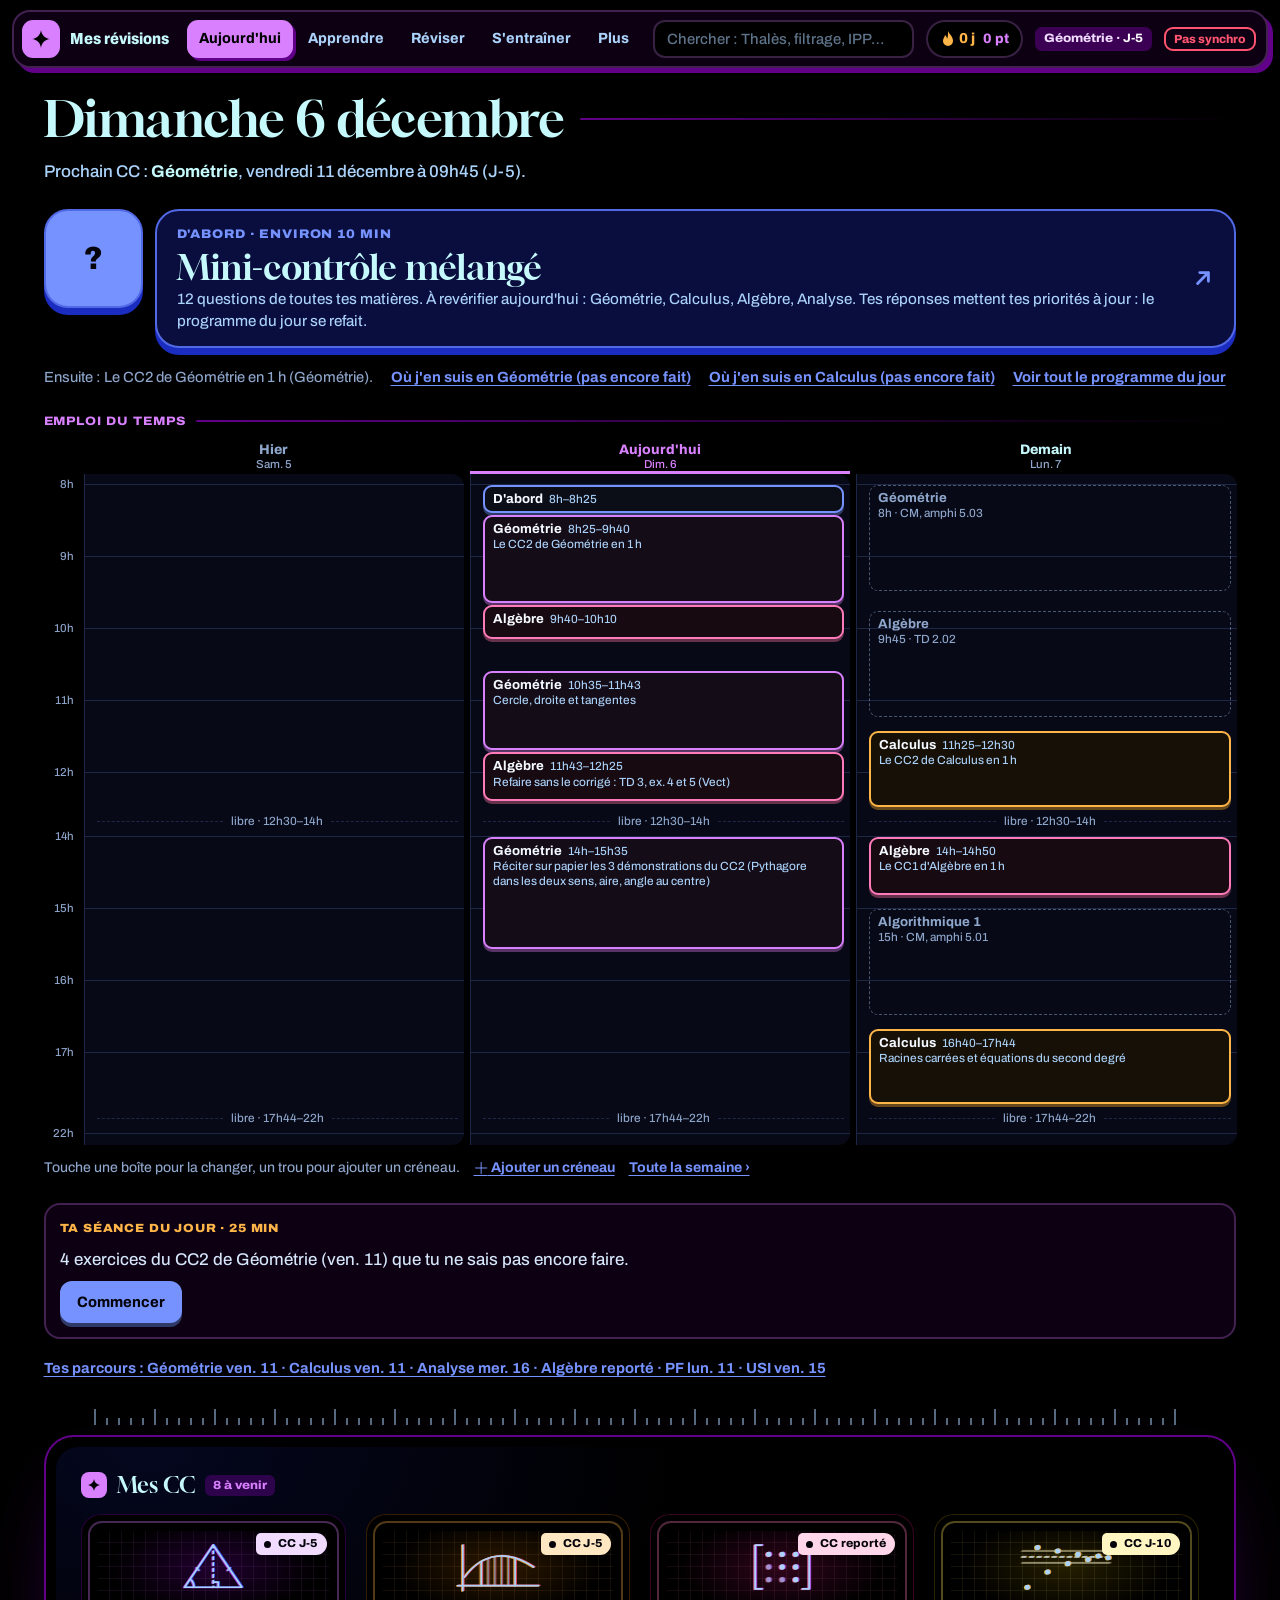
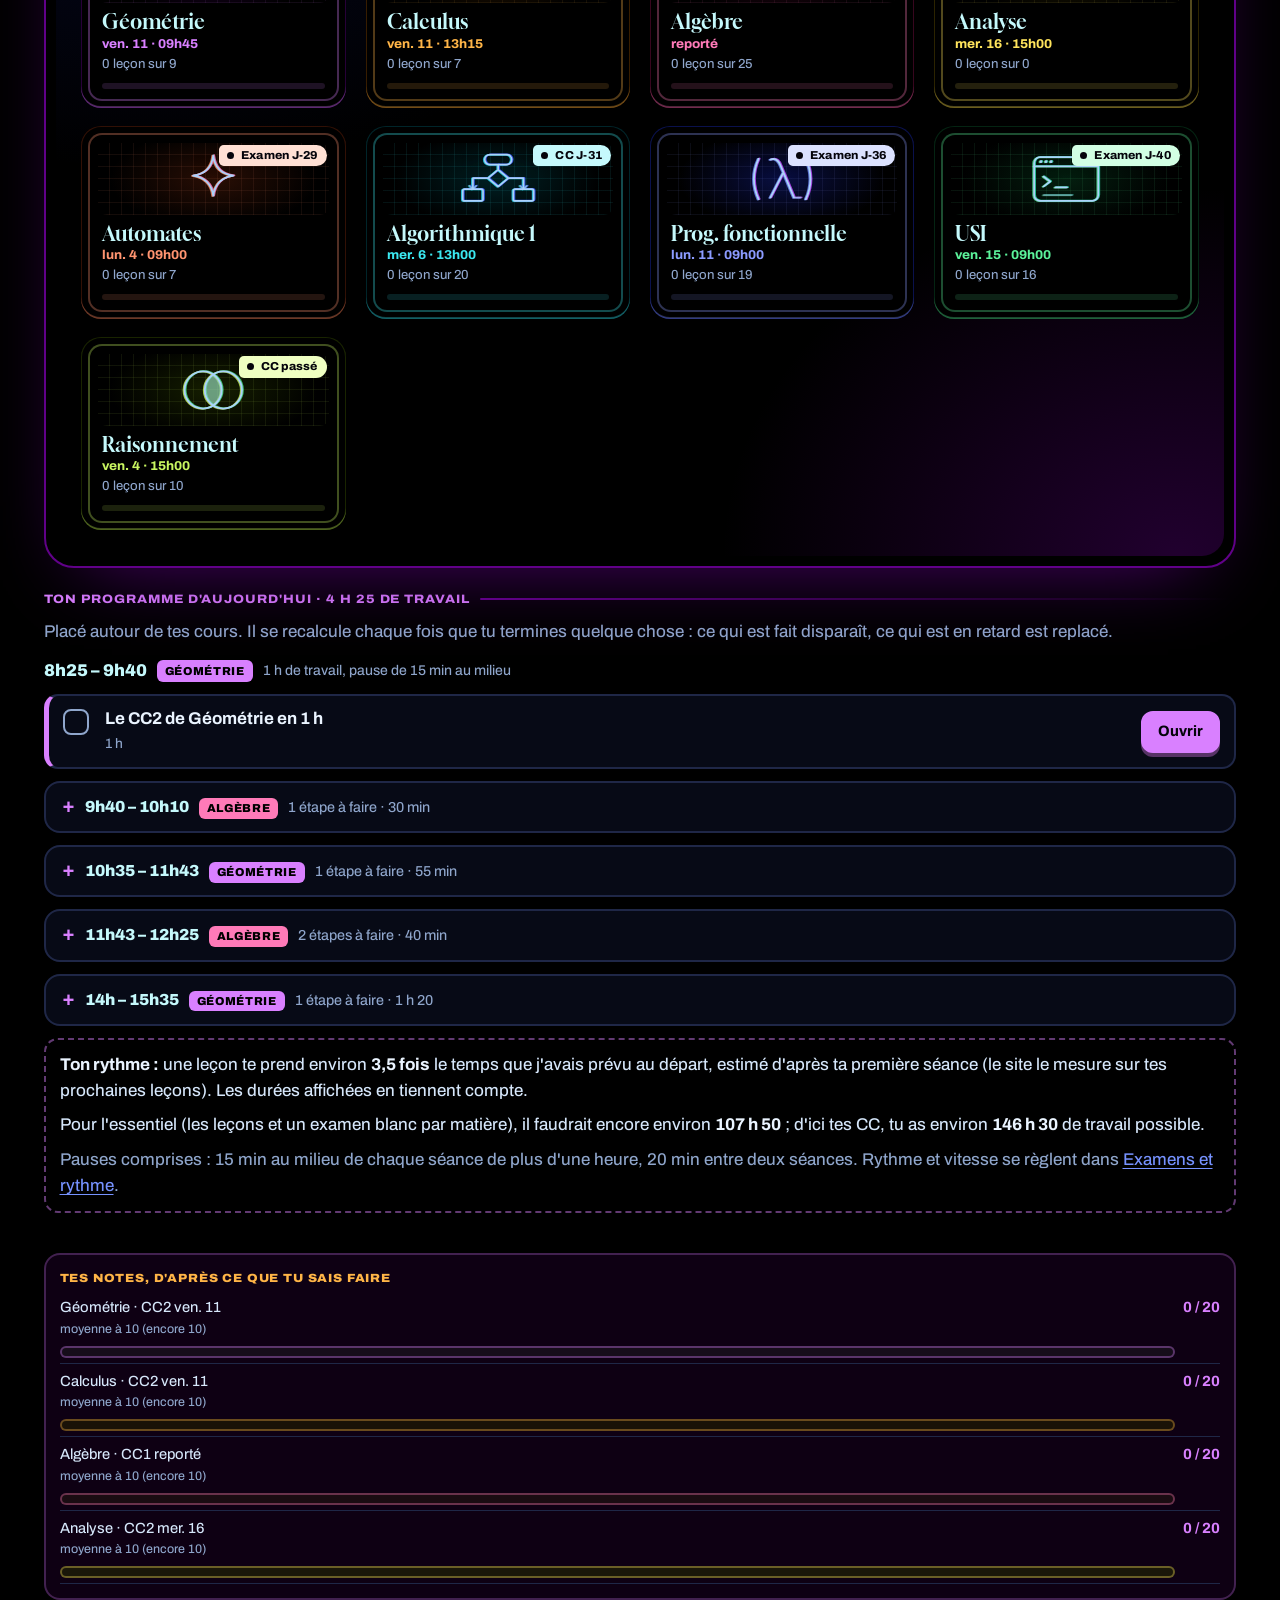
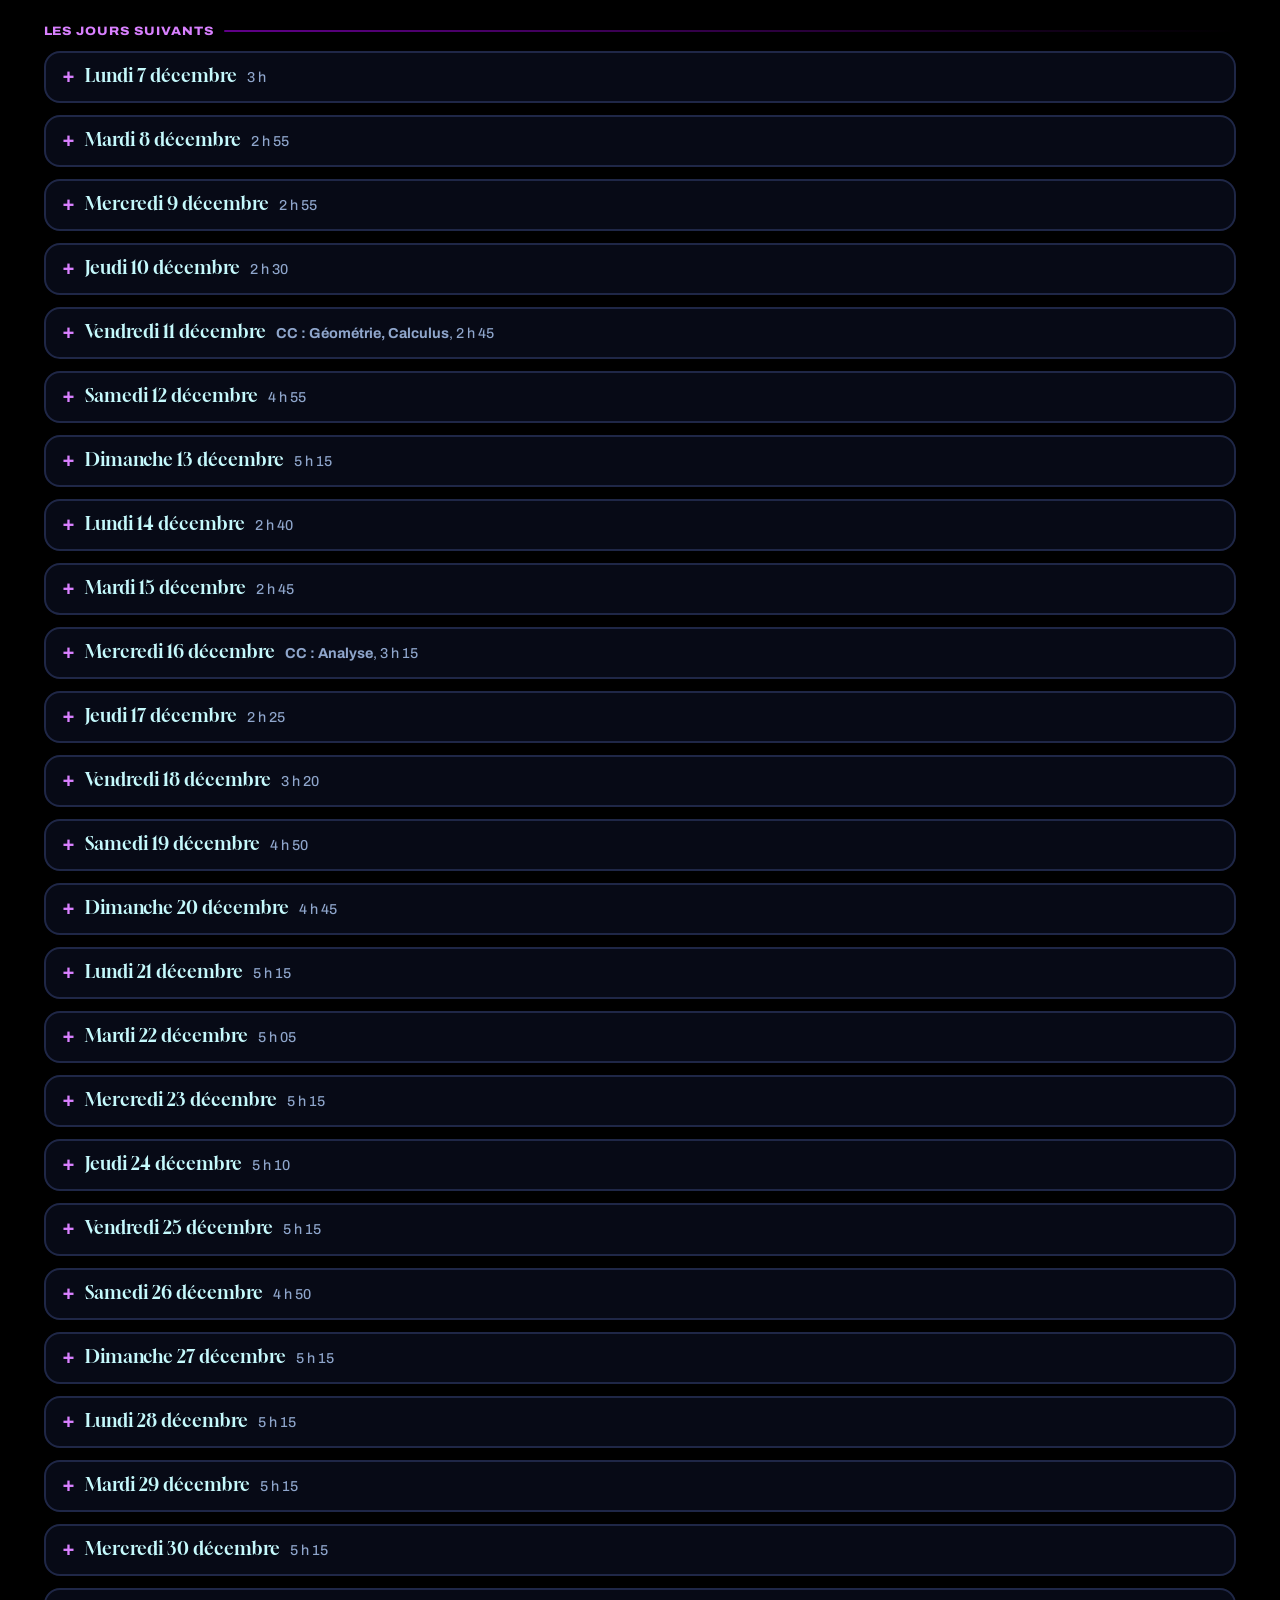
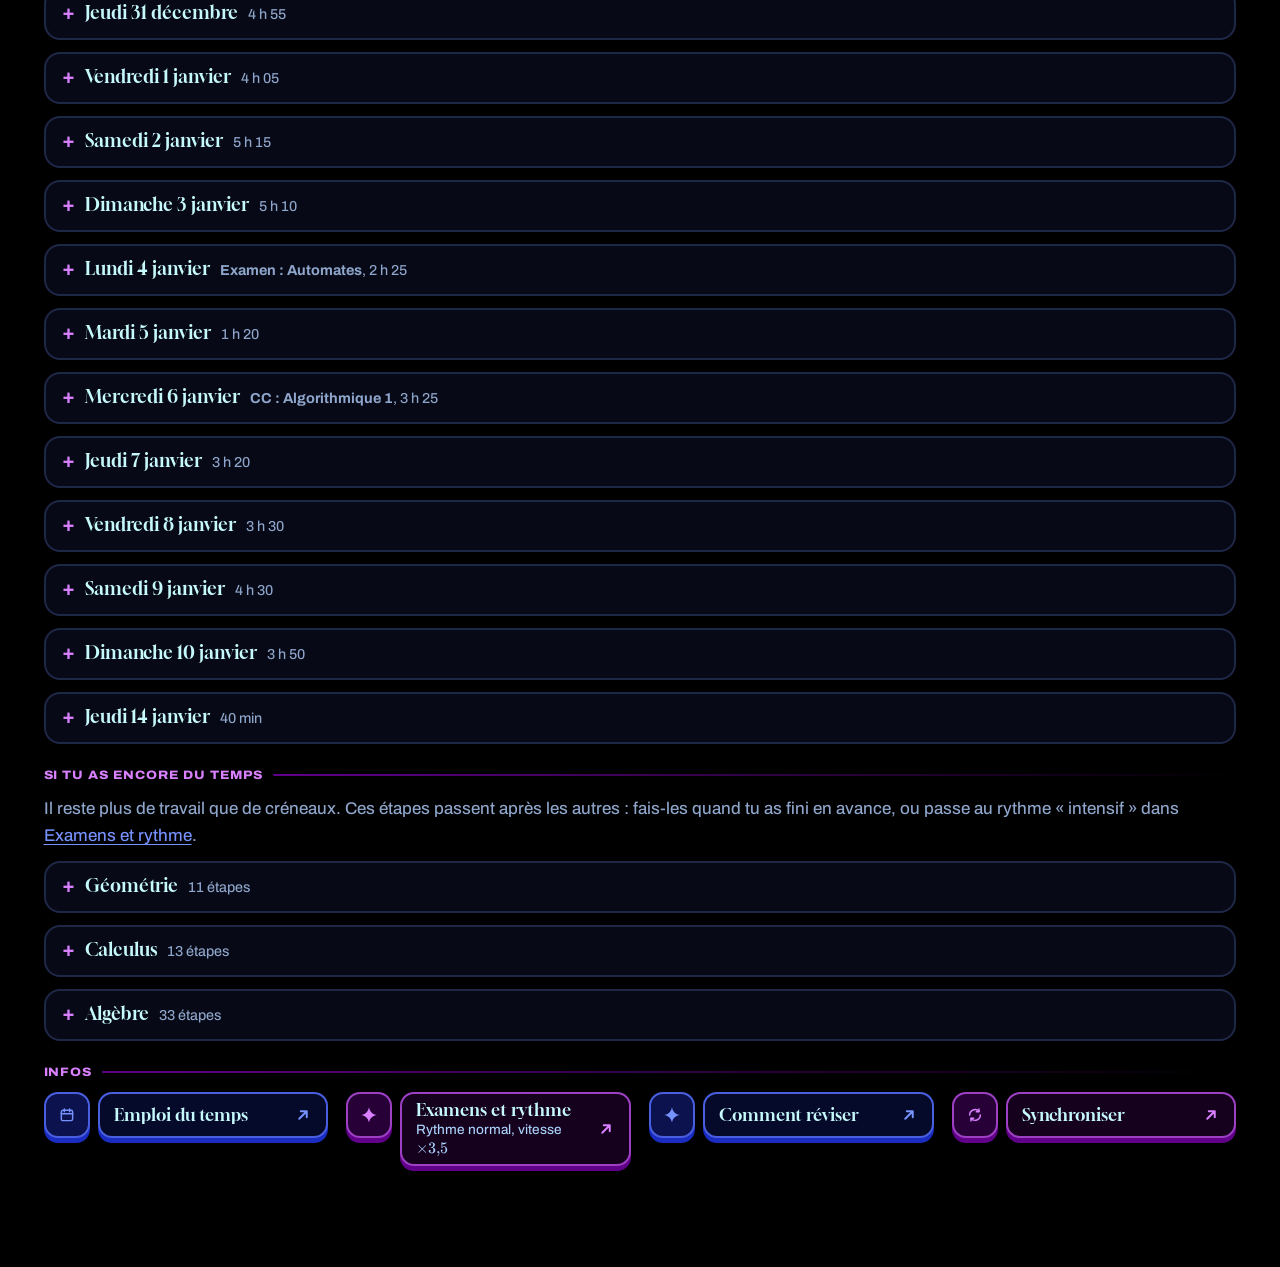
==== index.html @ 7536c422 "PF et USI (examens de janvier) : relecture du 26/11 par l'API (Opus), chaque constat revérifié, 9 co" ====
<!doctype html>
<html lang="fr" data-theme="sombre">
<head>
<meta charset="utf-8">
<meta name="viewport" content="width=device-width,initial-scale=1,viewport-fit=cover">
<meta name="theme-color" content="#000000">
<meta name="color-scheme" content="dark">
<title>Mes révisions</title>
<link rel="icon" href="data:image/svg+xml,%3Csvg xmlns='http://www.w3.org/2000/svg' viewBox='0 0 24 24'%3E%3Crect width='24' height='24' rx='6' fill='%23000'/%3E%3Cpath fill='%23D980FF' d='M12 3c.6 5 3.4 7.8 8.4 8.4v.2c-5 .6-7.8 3.4-8.4 8.4h-.2c-.6-5-3.4-7.8-8.4-8.4v-.2C8.4 10.8 11.2 8 11.8 3z'/%3E%3C/svg%3E">
<link rel="stylesheet" href="r/style.7d2779d018.css">
<link rel="manifest" href="manifest.webmanifest">
<link rel="apple-touch-icon" href="icone-192.png">
<meta name="apple-mobile-web-app-capable" content="yes">
<meta name="mobile-web-app-capable" content="yes">
<meta name="apple-mobile-web-app-title" content="Révisions">
</head>
<body>
<div class="topwrap">
 <header class="topbar">
  <a class="brand" href="#/" aria-label="Mes révisions : aujourd'hui"><span class="brand__tile" aria-hidden="true"><svg class="ico"><use href="#i-star"/></svg></span><span class="brand__name">Mes révisions</span></a>
  <nav class="topnav" id="topnav" aria-label="Navigation principale">
   <a href="#/" data-tab="today">Aujourd'hui</a>
   <a href="#/apprendre" data-tab="apprendre">Apprendre</a>
   <a href="#/reviser" data-tab="reviser">Réviser<span class="tab-n" data-due hidden>0</span></a>
   <a href="#/entrainer" data-tab="entrainer">S'entraîner</a>
   <a href="#/plus" data-tab="plus">Plus</a>
  </nav>
  <div class="search"><button class="btn loupe" id="loupe" type="button" aria-label="Chercher une notion" aria-expanded="false"><svg width="20" height="20" aria-hidden="true"><use href="#i-loupe"/></svg></button><input id="q" type="search" placeholder="Chercher : Thalès, filtrage, IPP…" aria-label="Chercher une notion" autocomplete="off"><div class="results" id="res" hidden></div></div>
  <a class="el-p" id="elan" href="#/progres" hidden></a>
  <span class="jx" id="jx"></span>
  <a class="syncb" id="syncb" href="#/synchro" hidden>Synchro</a>
 </header>
</div>
<main id="main"><div class="page" id="attente"><p class="muted">Chargement…</p></div></main>
<script>
/* tant que le site n'a rien affiché : une erreur, ou une page arrivée à moitié, s'écrit ici au lieu de laisser une page vide */
(function(){var P=[];window.PANNES=P;
 window.addEventListener("error",function(e){if(e.message)P.push(e.message+" (ligne "+(e.lineno||"?")+")");});
 window.addEventListener("load",function(){setTimeout(function(){var a=document.getElementById("attente");if(!a)return;
  a.innerHTML='<h1>Le site n\u2019a pas démarré</h1><p></p><p class="muted"></p><p><button class="btn" type="button">Recharger la page</button></p>';
  a.children[1].textContent=P.length?"Une erreur l\u2019a arrêté. Recharge la page ; si ça recommence, dis-le à Claude avec la ligne grise du dessous.":"La page est arrivée incomplète : le réseau a sans doute coupé. Recharge-la.";
  a.children[2].textContent=P.join(" · ");a.querySelector("button").onclick=function(){location.reload();};},800);});
})();
</script>
<nav class="tabbar" id="tabbar" aria-label="Navigation principale">
 <a href="#/" data-tab="today"><svg viewBox="0 0 24 24" aria-hidden="true"><rect x="3.5" y="5" width="17" height="15.5" rx="2.5"/><path d="M3.5 10h17M8 3v4M16 3v4M8.5 15l2.2 2.2 4.8-4.7"/></svg>Aujourd'hui</a>
 <a href="#/apprendre" data-tab="apprendre"><svg viewBox="0 0 24 24" aria-hidden="true"><path d="M4 5.5c2.8-1.2 5.6-1.2 8 .8 2.4-2 5.2-2 8-.8v13c-2.8-1.2-5.6-1.2-8 .8-2.4-2-5.2-2-8-.8z"/><path d="M12 6.3v13"/></svg>Apprendre</a>
 <a href="#/reviser" data-tab="reviser"><svg viewBox="0 0 24 24" aria-hidden="true"><rect x="3.5" y="7" width="13" height="13" rx="2.2"/><path d="M8 4h10.3A2.2 2.2 0 0 1 20.5 6.2V16"/></svg>Réviser<span class="tab-n" id="tab-due" data-due hidden>0</span></a>
 <a href="#/entrainer" data-tab="entrainer"><svg viewBox="0 0 24 24" aria-hidden="true"><path d="M14.5 4.5l5 5L9 20H4v-5z"/><path d="M12.5 6.5l5 5"/></svg>S'entraîner</a>
 <a href="#/plus" data-tab="plus"><svg viewBox="0 0 24 24" aria-hidden="true"><circle cx="5.5" cy="12" r="1.6"/><circle cx="12" cy="12" r="1.6"/><circle cx="18.5" cy="12" r="1.6"/></svg>Plus</a>
</nav>
<!-- le volet joué entre deux rubriques -->
<div class="wipe" id="wipe" aria-hidden="true"><span style="--h:13"></span><span style="--h:21"></span><span style="--h:8"></span><span style="--h:17"></span><span style="--h:11"></span><span style="--h:19"></span><span style="--h:11"></span></div>
<svg width="0" height="0" style="position:absolute" aria-hidden="true" focusable="false">
 <symbol id="i-star" viewBox="0 0 24 24"><path fill="currentColor" d="M12 0c.75 6.6 5.4 11.25 12 12-6.6.75-11.25 5.4-12 12-.75-6.6-5.4-11.25-12-12C6.6 11.25 11.25 6.6 12 0z"/></symbol>
 <symbol id="i-star8" viewBox="0 0 100 100"><polygon points="50,3 54.2,39.8 68.4,31.6 60.2,45.8 97,50 60.2,54.2 68.4,68.4 54.2,60.2 50,97 45.8,60.2 31.6,68.4 39.8,54.2 3,50 39.8,45.8 31.6,31.6 45.8,39.8" style="fill:var(--s8-fill,#C5F9FC);stroke:var(--s8-stroke,#1B2CC1);stroke-width:3.5;stroke-linejoin:round"/></symbol>
 <symbol id="i-arrow" viewBox="0 0 24 24"><path fill="none" stroke="currentColor" stroke-width="2.6" stroke-linecap="round" stroke-linejoin="round" d="M7 17 17 7M9 7h8v8"/></symbol>
 <symbol id="i-cards" viewBox="0 0 24 24"><g fill="none" stroke="currentColor" stroke-width="2.2" stroke-linejoin="round"><rect x="3" y="7" width="13" height="14" rx="2.5"/><path d="M8 4h10.5A2.5 2.5 0 0 1 21 6.5V17"/></g></symbol>
 <symbol id="i-loupe" viewBox="0 0 24 24"><g fill="none" stroke="currentColor" stroke-width="2.4" stroke-linecap="round"><circle cx="10.5" cy="10.5" r="6.5"/><path d="M16 16l5 5"/></g></symbol><symbol id="i-pen" viewBox="0 0 24 24"><g fill="none" stroke="currentColor" stroke-width="2.2" stroke-linecap="round" stroke-linejoin="round"><path d="M14.5 4.5l5 5L9 20H4v-5z"/><path d="M12.5 6.5l5 5"/></g></symbol>
 <symbol id="i-mix" viewBox="0 0 24 24"><g fill="none" stroke="currentColor" stroke-width="2.2" stroke-linecap="round" stroke-linejoin="round"><path d="M3 7h4l10 10h4M3 17h4l3-3M14 10l3-3h4M18 4l3 3-3 3M18 14l3 3-3 3"/></g></symbol>
 <symbol id="i-cal" viewBox="0 0 24 24"><g fill="none" stroke="currentColor" stroke-width="2.2" stroke-linecap="round" stroke-linejoin="round"><rect x="3.5" y="5" width="17" height="15.5" rx="2.5"/><path d="M3.5 10h17M8 3v4M16 3v4"/></g></symbol>
 <symbol id="i-sync" viewBox="0 0 24 24"><g fill="none" stroke="currentColor" stroke-width="2.2" stroke-linecap="round" stroke-linejoin="round"><path d="M20 12a8 8 0 0 1-14 5.3M4 12a8 8 0 0 1 14-5.3"/><path d="M18 3v4h-4M6 21v-4h4"/></g></symbol>
 <symbol id="i-doc" viewBox="0 0 24 24"><g fill="none" stroke="currentColor" stroke-width="2.2" stroke-linecap="round" stroke-linejoin="round"><path d="M6 3h8l4 4v14H6z"/><path d="M14 3v4h4M9 12h6M9 16h6"/></g></symbol>
 <symbol id="d-algo" viewBox="0 0 120 64"><g fill="none" stroke="currentColor" stroke-width="2" stroke-linecap="round" stroke-linejoin="round"><rect x="44" y="3" width="32" height="12" rx="6"/><path d="M60 15v6M60 21l12 10-12 10-12-10zM48 31H30v13M72 31h18v13"/><rect x="18" y="44" width="24" height="14" rx="2"/><rect x="78" y="44" width="24" height="14" rx="2"/><path d="M26 40l4 4 4-4M86 40l4 4 4-4" opacity=".7"/></g></symbol>
 <symbol id="d-lambda" viewBox="0 0 120 64"><g fill="none" stroke="currentColor" stroke-width="2.2" stroke-linecap="round" stroke-linejoin="round"><path d="M32 8q-11 24 0 48M88 8q11 24 0 48"/><path d="M46 9q8-3 12 7l16 38M61 25 46 54"/><path d="M76 54h6" opacity=".7"/></g></symbol>
 <symbol id="d-triangle" viewBox="0 0 120 64"><g fill="none" stroke="currentColor" stroke-width="2" stroke-linecap="round" stroke-linejoin="round"><path d="M60 6l34 50H26z"/><path d="M60 6v50" stroke-dasharray="3 4"/><path d="M60 50h6v6"/><path d="M37 56a11 11 0 0 0-4.3-9.6"/><path d="M40 33l3 3M80 33l-3 3" opacity=".8"/></g></symbol>
 <symbol id="d-integrale" viewBox="0 0 120 64"><g fill="none" stroke="currentColor" stroke-width="2" stroke-linecap="round" stroke-linejoin="round"><path d="M12 54h96M18 60V6"/><path d="M20 44c22-30 52-32 82-12"/><path d="M40 54V25.4M80 54V21.3"/><path d="M48 54V21.7M56 54V19.6M64 54V18.9M72 54V19.5" stroke-width="1.4" opacity=".7"/></g></symbol>
 <symbol id="d-matrice" viewBox="0 0 120 64"><g fill="none" stroke="currentColor" stroke-width="2.2" stroke-linecap="round" stroke-linejoin="round"><path d="M36 6h-8v52h8M84 6h8v52h-8"/></g><g fill="currentColor"><circle cx="44" cy="17" r="3.2"/><circle cx="60" cy="17" r="3.2"/><circle cx="76" cy="17" r="3.2"/><circle cx="44" cy="32" r="3.2" opacity=".55"/><circle cx="60" cy="32" r="3.2"/><circle cx="76" cy="32" r="3.2"/><circle cx="44" cy="47" r="3.2" opacity=".55"/><circle cx="60" cy="47" r="3.2" opacity=".55"/><circle cx="76" cy="47" r="3.2"/></g></symbol>
 <symbol id="d-courbe" viewBox="0 0 120 64"><g fill="none" stroke="currentColor" stroke-width="2" stroke-linecap="round"><path d="M8 20h104" stroke-dasharray="4 5" opacity=".7"/><path d="M8 13h104M8 27h104" opacity=".35"/></g><g fill="currentColor"><circle cx="14" cy="56" r="3"/><circle cx="26" cy="9" r="3"/><circle cx="38" cy="38" r="3"/><circle cx="50" cy="13" r="3"/><circle cx="62" cy="28" r="3"/><circle cx="74" cy="17" r="3"/><circle cx="86" cy="23" r="3"/><circle cx="98" cy="19" r="3"/><circle cx="110" cy="21" r="3"/></g></symbol>
 <symbol id="d-ensembles" viewBox="0 0 120 64"><g fill="none" stroke="currentColor" stroke-width="2.2"><circle cx="48" cy="32" r="22"/><circle cx="72" cy="32" r="22"/></g><path fill="currentColor" opacity=".35" d="M60 13.6a22 22 0 0 1 0 36.8 22 22 0 0 1 0-36.8z"/></symbol>
 <symbol id="d-terminal" viewBox="0 0 120 64"><g fill="none" stroke="currentColor" stroke-width="2" stroke-linecap="round" stroke-linejoin="round"><rect x="22" y="6" width="76" height="52" rx="7"/><path d="M22 17h76"/><path d="M33 29l8 6-8 6"/><path d="M47 42h14"/><path d="M33 51h34" opacity=".45"/></g><g fill="currentColor"><circle cx="30" cy="11.5" r="1.6"/><circle cx="36" cy="11.5" r="1.6"/><circle cx="42" cy="11.5" r="1.6"/></g></symbol>
 <symbol id="d-etoile" viewBox="0 0 120 64"><path fill="none" stroke="currentColor" stroke-width="2" stroke-linejoin="round" d="M60 4c1.6 14 10.4 22.4 24 24-13.6 1.6-22.4 10.4-24 24-1.6-13.6-10.4-22.4-24-24 13.6-1.6 22.4-10 24-24z"/></symbol>
</svg>
<script src="r/geo.fcd10db6b6.js"></script>
<script src="r/outils.c299d4f6f6.js"></script>
<script>window.CONCEPTS=[];</script>
<script src="r/geo-c1.22b0f9c5ff.js"></script>
<script src="r/geo-c2.705d0324c4.js"></script>
<script src="r/geo-c3.53394caef9.js"></script>
<script src="r/geo-entrainement.25e1fb3844.js"></script>
<script src="r/geo-c5.41a2d3ef59.js"></script>
<script src="r/geo-couleurs.2c0627ca1d.js"></script>
<script src="r/matiere-geo.6a8d3acf42.js"></script>
<script src="r/matiere-algo.36acd550a1.js"></script>
<script src="r/matiere-pf.b7b7b7e361.js"></script>
<script src="r/matiere-calc.881c738522.js"></script>
<script src="r/matiere-lin.5f485c6627.js"></script>
<script src="r/matiere-ana.050c4f57b4.js"></script>
<script src="r/matiere-rai.9d0ac2a7cc.js"></script>
<script src="r/matiere-usi.5abf3bb5ec.js"></script>
<script src="r/matiere-aut.5c1f831cee.js"></script>
<script src="r/lecons-geo.f0650be2ec.js"></script>
<script src="r/lecons-algo.98a98c0622.js"></script>
<script src="r/lecons-pf.0e53878626.js"></script>
<script src="r/lecons-calc.a4f0ef6024.js"></script>
<script src="r/lecons-lin.504406509d.js"></script>
<script src="r/lecons-ana.044275a2c2.js"></script>
<script src="r/lecons-rai.9b95948355.js"></script>
<script src="r/lecons-usi.4cd8f28195.js"></script>
<script src="r/lecons-clair.4f7e6b8177.js"></script>
<script src="r/lecons-debutant.c13786a51e.js"></script>
<script src="r/lexique.de1aa1cfc8.js"></script>
<script src="r/generateurs.80f6b815b3.js"></script>
<script src="r/gen-lin.ba657bb8c2.js"></script>
<script src="r/gen-ana.a77e45c7de.js"></script>
<script src="r/gen-algo.70044bf035.js"></script>
<script src="r/gen-rai.fbe0b3b491.js"></script>
<script src="r/gen-geo.bfb7ad8e4a.js"></script>
<script src="r/gen-calc.37584c8268.js"></script>
<script src="r/gen-pf.969655262c.js"></script>
<script src="r/gen-usi.5e3be3a01b.js"></script>
<script src="r/gen-aut.7245637439.js"></script>
<script src="r/lecons-aut.65b6278ed0.js"></script>
<script src="r/apprendre.fbc966ba5b.js"></script>
<script src="r/entrainement.34f0972256.js"></script>
<script src="r/express-ana.3714cbcde0.js"></script>
<script src="r/express-algo.3bf3e65fc4.js"></script>
<script src="r/express-rai.ab9e3c577d.js"></script>
<script src="r/express-geo.cf08429c44.js"></script>
<script src="r/express-calc.242d696979.js"></script>
<script src="r/express-pf.99c6bf68c7.js"></script>
<script src="r/express-usi.531ae9b488.js"></script>
<script src="r/express-lin.945a21c623.js"></script>
<script src="r/express-aut.c7404666e4.js"></script>
<script src="r/express.7842668179.js"></script>
<script src="r/app.b45bb7183d.js"></script>
</body>
</html>
---- r/style.7d2779d018.css ----
/* Révisions S1 : styles
   Le langage du nouvel onglet (et du portfolio) : OLED noir, Archivo + Gloock, étoile, nuancier,
   écrin, étiquette de bijoutier, ombres dures, volet entre les écrans.
   Une couleur franche par matière, et des couleurs d'état qui ne se confondent pas avec elles :
   vert = su, rouge = à revoir, bleu = vu. */

@import url("https://fonts.googleapis.com/css2?family=STIX+Two+Text:ital,wght@0,400;0,600;1,400;1,600&display=swap");
@font-face{font-family:"Archivo";src:url("[data-uri]") format("woff2");font-weight:450 850;font-stretch:88% 112%;font-display:swap}
@font-face{font-family:"Gloock";src:url("[data-uri]") format("woff2");font-weight:400;font-display:swap}
@font-face{font-family:"KaTeX_Main";src:url("[data-uri]") format("woff2");font-weight:400;font-style:normal;font-display:swap}
@font-face{font-family:"KaTeX_Main";src:url("[data-uri]") format("woff2");font-weight:700;font-style:normal;font-display:swap}
@font-face{font-family:"KaTeX_Math";src:url("[data-uri]") format("woff2");font-weight:400;font-style:italic;font-display:swap}
@font-face{font-family:"KaTeX_Math";src:url("[data-uri]") format("woff2");font-weight:700;font-style:italic;font-display:swap}

/* ---------- jetons ---------- */
:root{
  color-scheme:dark;
  --black:#000;
  --violet:#610089;--violet-hi:#D980FF;--violet-pale:#F1DCFF;
  --navy:#091540;--persian:#1B2CC1;--cornflower:#7692FF;--icy:#ABD2FA;--aqua:#C5F9FC;
  --head:var(--aqua);
  --edge:color-mix(in srgb,var(--violet-hi) 26%,transparent);
  --grid:color-mix(in srgb,var(--icy) 4%,transparent);
  --f-sans:"Archivo",ui-sans-serif,system-ui,sans-serif;
  --f-serif:"Gloock",Georgia,"Times New Roman",serif;
  --f-mono:"JetBrains Mono","DejaVu Sans Mono",ui-monospace,monospace;
  --snap:cubic-bezier(.2,.9,.25,1);--cut:cubic-bezier(.8,0,.2,1);
  /* les noms utilisés par les fiches, figures et exercices */
  --papier:#000;
  --feuille:#070A16;
  --encre:#D6E7FB;
  --graphite:#8FA6CC;
  --trait:#1F2747;
  --voile:#0E1328;
  --cobalt:#7692FF;--cobalt-voile:rgba(118,146,255,.15);
  --ambre:#FFB547;
  --vert:#4BE08A;--vert-voile:rgba(75,224,138,.13);
  --rouge:#FF5470;--rouge-voile:rgba(255,84,112,.13);
  --f-texte:var(--f-sans);
  --f-math:"STIX Two Text","Noto Serif","DejaVu Serif",Georgia,serif;
  --r:12px;
  --sc:var(--cornflower);
}
/* une couleur par matière */
.s-geo{--c:#D980FF;--c-deep:#610089;--tagc:#F1DCFF;--g1:#c04dff;--g2:#3a5cff}
.s-algo{--c:#3BE8F0;--c-deep:#005E69;--tagc:#C5F9FC;--g1:#2ee6ff;--g2:#3a5cff}
.s-pf{--c:#8C9BFF;--c-deep:#1B2CC1;--tagc:#DCE2FF;--g1:#7692ff;--g2:#c04dff}
.s-calc{--c:#FFB547;--c-deep:#8A4A00;--tagc:#FFE7C2;--g1:#ffb547;--g2:#ff5470}
.s-lin{--c:#FF7AB8;--c-deep:#8A0F4D;--tagc:#FFD6EA;--g1:#ff7ab8;--g2:#c04dff}
.s-ana{--c:#FFE45C;--c-deep:#6B5800;--tagc:#FFF6C2;--g1:#ffe45c;--g2:#ffb547}
.s-rai{--c:#C8F560;--c-deep:#3F5A00;--tagc:#EFFFC2;--g1:#c8f560;--g2:#4be08a}
.s-usi{--c:#5BF29A;--c-deep:#0B5A2E;--tagc:#D2FFE4;--g1:#5bf29a;--g2:#2fd4a8}
.s-aut{--c:#FF9470;--c-deep:#7A2A0E;--tagc:#FFE0D4;--g1:#ff9470;--g2:#ff7ab8}
.tbl.tv td,.tbl.tv th{text-align:center}
.c-bleu{--c:var(--cornflower);--c-deep:var(--persian);--tagc:var(--aqua);--g1:#2ee6ff;--g2:#3a5cff}
.c-violet{--c:var(--violet-hi);--c-deep:var(--violet);--tagc:var(--violet-pale);--g1:#c04dff;--g2:#3a5cff}
.c-vert{--c:var(--vert);--c-deep:#0E6B39;--tagc:#CFF9DF;--g1:#4be08a;--g2:#2ee6ff}
.c-rouge{--c:var(--rouge);--c-deep:#8A0F2A;--tagc:#FFD3DB;--g1:#ff5470;--g2:#c04dff}
.s-geo,.s-algo,.s-pf,.s-calc,.s-lin,.s-ana,.s-rai,.s-usi,.s-aut{--sc:var(--c)}

/* ---------- base ---------- */
*,*::before,*::after{box-sizing:border-box}
[hidden]{display:none!important}
[tabindex="-1"]:focus{outline:none}
html{background:#000;scroll-padding-top:96px;overscroll-behavior-y:none}
body{margin:0;background:#000;color:var(--encre);font:460 17px/1.6 var(--f-sans);font-synthesis:none;-webkit-font-smoothing:antialiased;min-height:100vh}
body::before{content:"";position:fixed;inset:0;z-index:-1;pointer-events:none;
  background-image:linear-gradient(var(--grid) 1px,transparent 1px),linear-gradient(90deg,var(--grid) 1px,transparent 1px);background-size:56px 56px;background-position:-1px -1px;
  -webkit-mask-image:radial-gradient(120% 90% at 70% 0%,#000 20%,transparent 78%);mask-image:radial-gradient(120% 90% at 70% 0%,#000 20%,transparent 78%)}
h1,h2,h3{margin:0;color:var(--head)}
h1{font:400 clamp(2rem,1.45rem + 1.9vw,2.9rem)/1.06 var(--f-serif);letter-spacing:-.01em}
h2{font:400 1.45rem/1.18 var(--f-serif)}
h3{font-weight:760;font-size:1.06rem;line-height:1.3}
p{margin:0}
a{color:var(--cornflower);text-underline-offset:3px}
a:hover{color:var(--aqua)}
b,strong{font-weight:720;color:#EAF4FF}
button{font:inherit;color:inherit;cursor:pointer}
::selection{background:var(--violet-hi);color:#000}
:focus-visible{outline:3px solid var(--aqua);outline-offset:3px;border-radius:6px}
.ico{width:1em;height:1em;flex:none;fill:currentColor}
.m{font-family:var(--f-math);font-style:italic;font-size:1.06em;letter-spacing:.01em}
.m b,.m .r{font-style:normal}
.muted{color:var(--graphite)}
.sr-only{position:absolute!important;width:1px;height:1px;padding:0;margin:-1px;overflow:hidden;clip:rect(0 0 0 0);white-space:nowrap;border:0}

/* notations */
.ang{display:inline-block;line-height:1;padding:.34em .04em 0;border-top:1.4px solid currentColor;border-radius:50% 50% 0 0/.55em .55em 0 0}
.vec{position:relative;display:inline-block;line-height:1;padding-top:.46em}
.vec::after{content:"";position:absolute;left:.04em;right:.12em;top:.2em;height:1.3px;background:currentColor}
.vec::before{content:"";position:absolute;right:.09em;top:.06em;width:.26em;height:.26em;border:solid currentColor;border-width:1.3px 1.3px 0 0;transform:rotate(45deg)}
.hl{font-weight:650}

/* ================= le cadre ================= */
.topwrap{position:sticky;top:0;z-index:50;padding:10px 12px 10px;background:linear-gradient(#000 72%,transparent)}
.topbar{height:58px;display:flex;align-items:center;gap:12px;padding:0 10px 0 8px;border:2px solid var(--edge);border-radius:18px;background:color-mix(in srgb,var(--violet) 14%,#000);box-shadow:5px 5px 0 var(--violet)}
.brand{display:flex;align-items:center;gap:10px;color:var(--head);text-decoration:none;font-weight:820;font-stretch:88%;font-size:1rem;white-space:nowrap}
.brand:hover{color:var(--head)}
.brand__tile{width:38px;height:38px;display:grid;place-items:center;border-radius:11px;background:var(--violet-hi);color:#000;transition:rotate .4s var(--snap)}
.brand__tile .ico{width:18px;height:18px}
.brand:hover .brand__tile{rotate:45deg}
.topnav{display:flex;gap:3px;margin-left:6px}
.topnav a{position:relative;display:flex;align-items:center;gap:6px;padding:7px 12px;border-radius:11px;color:var(--icy);text-decoration:none;font-weight:740;font-size:.92rem;font-stretch:96%;white-space:nowrap;transition:background .2s,color .2s,box-shadow .25s var(--snap),translate .25s var(--snap)}
.topnav a:hover{background:color-mix(in srgb,var(--violet-hi) 14%,transparent);color:var(--aqua)}
.topnav a[aria-current="page"]{background:var(--violet-hi);color:#000;box-shadow:3px 3px 0 var(--violet)}
.tab-n{background:var(--rouge);color:#000;border-radius:8px;font-size:.68rem;font-weight:850;padding:0 5px;line-height:17px;min-width:17px;text-align:center}
.search{margin-left:auto;position:relative;width:min(290px,26vw)}
.search input{width:100%;height:38px;border:2px solid var(--edge);background:#000;color:var(--encre);border-radius:12px;padding:0 12px;font:500 .93rem var(--f-sans)}
.search input::placeholder{color:color-mix(in srgb,var(--icy) 55%,transparent)}
.search input:focus{outline:none;border-color:var(--violet-hi)}
.results{position:absolute;top:calc(100% + 8px);right:0;width:min(420px,92vw);background:#05060E;border:2px solid var(--violet);border-radius:16px;box-shadow:5px 5px 0 var(--violet);max-height:62vh;overflow:auto;padding:6px;z-index:70}
.results a{display:block;padding:8px 10px;border-radius:10px;text-decoration:none;color:var(--encre);line-height:1.35}
.results a:hover,.results a.on{background:color-mix(in srgb,var(--violet-hi) 16%,transparent);color:var(--aqua)}
.results small{color:var(--graphite);margin-left:6px}
.jx{flex:none;padding:2px 9px;border-radius:7px;background:color-mix(in srgb,var(--violet) 55%,transparent);color:var(--violet-pale);font-weight:800;font-size:.76rem;font-stretch:108%;white-space:nowrap;font-variant-numeric:tabular-nums}
.jx b{color:#fff}
.syncb{flex:none;font-size:.74rem;font-weight:800;color:var(--vert);text-decoration:none;border:2px solid currentColor;border-radius:9px;padding:1px 8px;white-space:nowrap}
.syncb.err{color:var(--rouge)}

main{padding:16px clamp(16px,3.4vw,44px) 96px;min-width:0;overflow-x:clip}
.page{max-width:920px;margin:0 auto;display:grid;gap:24px;min-width:0}
.page.wide{max-width:1240px}
.page>*{min-width:0}

/* barre d'onglets en bas (téléphone et tablette) */
.tabbar{position:fixed;left:10px;right:10px;bottom:calc(8px + env(safe-area-inset-bottom));z-index:60;display:none;grid-template-columns:repeat(5,1fr);gap:2px;padding:5px;border:2px solid var(--edge);border-radius:20px;background:color-mix(in srgb,var(--violet) 20%,#000);box-shadow:4px 4px 0 var(--violet)}
.tabbar a{position:relative;display:grid;justify-items:center;align-content:center;gap:1px;min-height:50px;padding:4px 2px;border-radius:14px;color:var(--icy);text-decoration:none;font-size:.68rem;font-weight:780;font-stretch:92%;transition:background .2s,color .2s}
.tabbar svg{width:22px;height:22px;fill:none;stroke:currentColor;stroke-width:1.9;stroke-linecap:round;stroke-linejoin:round}
.tabbar a[aria-current="page"]{background:var(--violet-hi);color:#000}
.tabbar .tab-n{position:absolute;top:2px;left:calc(50% + 5px)}

/* ================= le nuancier, l'écrin, les pièces (copiés du nouvel onglet) ================= */
.stitle{display:flex;align-items:center;gap:16px;font:400 clamp(2.2rem,1.5rem + 2vw,3.1rem)/1 var(--f-serif);color:var(--head);margin:0}
.stitle::after{content:"";flex:1;min-width:24px;height:2px;border-radius:2px;background:linear-gradient(90deg,var(--c-deep,var(--violet)),transparent)}
.stitle.sm{font-size:clamp(1.5rem,1.2rem + 1vw,2rem)}
.hlead{font-size:1.06rem;font-weight:520;max-width:62ch;color:var(--icy);margin-top:-10px}
.hlead b{color:var(--aqua)}
.kick{font-weight:800;font-size:.74rem;font-stretch:110%;text-transform:uppercase;letter-spacing:.07em;color:var(--c,var(--violet-hi))}

.swatches{display:grid;grid-template-columns:repeat(auto-fit,minmax(270px,1fr));gap:20px 20px;margin:0;padding:0;list-style:none}
.swatches.two{grid-template-columns:repeat(auto-fit,minmax(min(100%,330px),1fr))}
.swatch{--tile:54px;display:grid;grid-template-columns:var(--tile) minmax(0,1fr);gap:8px;color:var(--head);text-decoration:none;cursor:pointer;background:none;border:0;padding:0;text-align:left;width:100%}
.swatch:hover{color:var(--head)}
.swatch__tile,.swatch__bar{border-radius:14px;border:2px solid color-mix(in srgb,var(--c) 50%,var(--c-deep));background:color-mix(in srgb,var(--c-deep) 22%,#000);box-shadow:0 5px 0 var(--c-deep);transition:translate .3s var(--snap),rotate .3s var(--snap),box-shadow .3s var(--snap)}
.swatch__tile{height:var(--tile);display:grid;place-items:center;color:var(--c);background:color-mix(in srgb,var(--c-deep) 40%,#000);font:800 1.25rem var(--f-sans);font-stretch:96%}
.swatch__tile .ico{width:38%;height:38%;transition:rotate .4s var(--snap)}
.swatch__bar{position:relative;display:grid;align-content:center;min-height:var(--tile);padding:6px 40px 6px 14px;min-width:0}
.swatch__kicker{font-weight:800;font-size:.72rem;font-stretch:110%;color:var(--c);text-transform:uppercase;letter-spacing:.06em;line-height:1.3}
.swatch__name{font:400 1.22rem/1.15 var(--f-serif);overflow:hidden;text-overflow:ellipsis}
.swatch__sub{font-size:.85rem;color:var(--icy);line-height:1.35;margin-top:2px}
.swatch__arrow{position:absolute;right:14px;top:50%;width:18px;height:18px;margin-top:-9px;color:var(--c);transition:translate .3s var(--snap)}
.swatch:is(:hover,:focus-visible) .swatch__bar{translate:8px -3px;box-shadow:-6px 8px 0 var(--c-deep)}
.swatch:is(:hover,:focus-visible) .swatch__tile{translate:0 -3px;rotate:-4deg;box-shadow:0 8px 0 var(--c-deep)}
.swatch:is(:hover,:focus-visible) .swatch__tile .ico{rotate:45deg}
.swatch:is(:hover,:focus-visible) .swatch__arrow{translate:3px -3px}
.swatch:active .swatch__bar,.swatch:active .swatch__tile{translate:0 3px;box-shadow:0 2px 0 var(--c-deep)}
.swatch--big{--tile:clamp(70px,9vh,84px);gap:10px}
.swatch--big .swatch__tile{border-radius:20px;font-size:1.6rem}
.swatch--big .swatch__bar{border-radius:20px;padding:10px 40px 10px 16px}
.swatch--big .swatch__name{font-size:clamp(1.25rem,.95rem + .7vw,1.55rem)}
.swatch--small{--tile:46px}
.swatch--small .swatch__name{font-size:1.08rem}
.swatch.is-done .swatch__tile{background:var(--vert);border-color:var(--vert);color:#000}

.ecrin{position:relative;margin-top:30px;padding:10px;border-radius:30px;border:2px solid var(--c-deep,var(--violet));background:#000;box-shadow:0 30px 80px -40px color-mix(in srgb,var(--c-deep,var(--violet)) 90%,transparent)}
.ecrin__ruler{position:absolute;left:48px;right:48px;top:-28px;height:16px;opacity:.5;pointer-events:none;
  background:repeating-linear-gradient(90deg,var(--icy) 0 2px,transparent 2px 60px) left bottom/100% 16px no-repeat,repeating-linear-gradient(90deg,var(--icy) 0 2px,transparent 2px 12px) left bottom/100% 7px no-repeat}
.ecrin__velvet{display:grid;gap:clamp(18px,2.4vh,26px);padding:clamp(16px,2vw,26px);border-radius:22px;
  background:radial-gradient(70% 70% at 8% 0%,color-mix(in srgb,var(--persian) 16%,transparent),transparent 65%),radial-gradient(60% 80% at 96% 100%,color-mix(in srgb,var(--c-deep,var(--violet)) 34%,transparent),transparent 65%),#000}
.group{min-width:0}
.group__head{display:flex;align-items:center;flex-wrap:wrap;gap:8px 10px;margin-bottom:16px}
.group__tile{width:26px;height:26px;display:grid;place-items:center;border-radius:8px;background:var(--c);color:#000;flex:none}
.group__tile .ico{width:12px;height:12px}
.group__name{font:400 1.35rem/1.05 var(--f-serif);color:var(--head)}
.group__count{padding:1px 8px;border-radius:6px;background:color-mix(in srgb,var(--c-deep) 45%,transparent);color:var(--c);font-weight:800;font-size:.74rem;font-stretch:110%;white-space:nowrap}
.group__count.r{background:var(--rouge-voile);color:var(--rouge)}
.group__more{margin-left:auto;font-size:.88rem;font-weight:700}
.group__grid{display:grid;grid-template-columns:repeat(auto-fill,minmax(min(205px,100%),1fr));gap:18px clamp(14px,1.6vw,20px);margin:0;padding:0;list-style:none}
.group__grid.subjects{grid-template-columns:repeat(4,minmax(0,1fr))}
.slot{display:flex;padding:7px;border-radius:20px;background:#000;box-shadow:inset 0 -2px 0 color-mix(in srgb,var(--c) 30%,transparent),inset 0 0 0 1px color-mix(in srgb,var(--c-deep) 40%,transparent);min-width:0}
.piece{position:relative;flex:1;display:flex;flex-direction:column;min-width:0;padding:8px;border-radius:14px;border:2px solid color-mix(in srgb,var(--c) 32%,transparent);background:#000;color:var(--encre);text-decoration:none;cursor:pointer;transition:translate .3s var(--snap),rotate .3s var(--snap),box-shadow .3s var(--snap),border-color .2s}
.piece:hover{color:var(--encre)}
.piece__paper{position:relative;display:block;height:clamp(58px,8vh,84px);border-radius:9px;overflow:hidden;
  background:linear-gradient(color-mix(in srgb,var(--c) 8%,transparent) 1px,transparent 1px),linear-gradient(90deg,color-mix(in srgb,var(--c) 8%,transparent) 1px,transparent 1px),radial-gradient(60% 90% at 50% 50%,color-mix(in srgb,var(--c-deep) 34%,transparent),transparent 75%),#000;
  background-size:12px 12px,12px 12px,100% 100%,100% 100%;background-position:-1px -1px,-1px -1px,0 0,0 0}
.art{position:absolute;inset:9px 10px;width:calc(100% - 20px);height:calc(100% - 18px);max-width:none;overflow:visible}
.art use{transition:transform .35s var(--snap),opacity .35s}
.art__a{color:var(--g1);transform:translate(-1.2px,.3px);opacity:.8}
.art__b{color:var(--g2);transform:translate(1.2px,-.3px);opacity:.85}
.art__c{color:var(--icy)}
.piece:is(:hover,:focus-visible) .art__a,.piece:is(:hover,:focus-visible) .art__b{transform:none;opacity:0}
.piece:is(:hover,:focus-visible) .art__c{color:var(--c)}
.piece__text{display:grid;gap:2px;padding:8px 4px 2px;min-width:0}
.piece__title{font:400 clamp(1.04rem,.86rem + .45vw,1.24rem)/1.14 var(--f-serif);color:var(--head)}
.piece__meta{font-weight:750;font-size:.8rem;font-stretch:104%;color:var(--c);line-height:1.35}
.piece__sub{font-size:.82rem;color:var(--graphite);line-height:1.35}
.piece:is(:hover,:focus-visible){translate:0 -6px;rotate:-1deg;border-color:var(--c);box-shadow:6px 8px 0 var(--c-deep)}
.piece:active{translate:0 -1px;box-shadow:2px 3px 0 var(--c-deep)}
.piece__bar{display:block;height:6px;margin:8px 4px 2px;border-radius:4px;background:color-mix(in srgb,var(--c) 14%,#000);overflow:hidden}
.piece__bar i{display:block;height:100%;border-radius:4px;background:var(--c);transition:width .6s var(--snap)}
.piece__spark{position:absolute;z-index:6;left:-16px;top:-18px;width:38px;height:38px;scale:0;rotate:-60deg;pointer-events:none;transition:scale .3s var(--snap),rotate .45s var(--snap);--s8-fill:var(--aqua);--s8-stroke:var(--c-deep)}
.piece__spark .s8{width:100%;height:100%;overflow:visible}
.piece:is(:hover,:focus-visible) .piece__spark,.piece.is-next .piece__spark{scale:1;rotate:0deg}
.tag{position:absolute;z-index:3;top:-13px;right:-11px;display:inline-flex;align-items:center;gap:7px;padding:3px 10px 3px 8px;border-radius:5px 11px 11px 5px;border:2px solid #000;background:var(--tagc,var(--aqua));color:#05040b;font-weight:780;font-size:.72rem;font-stretch:104%;letter-spacing:.02em;white-space:nowrap;rotate:7deg;box-shadow:3px 3px 0 #000;transform-origin:12px 50%;transition:rotate .4s var(--snap)}
.tag::before{content:"";flex:none;width:7px;height:7px;border-radius:50%;background:#05040b}
.tag::after{content:"";position:absolute;z-index:-1;left:10px;bottom:calc(100% - 10px);width:2px;height:22px;border-radius:2px;background:var(--icy);rotate:28deg;transform-origin:bottom center}
.piece:is(:hover,:focus-visible) .tag{rotate:-3deg}
.tag.ok{background:#CFF9DF}
.tag.rev{background:#FFD3DB}
.tag.hot{background:var(--rouge);color:#000}
/* sur la carte d'une matière, l'étiquette reste dedans, en haut à droite */
.piece>.tag{top:10px;right:10px;border:0;padding:4px 9px 4px 8px;max-width:calc(100% - 20px);white-space:normal;line-height:1.2}
.piece>.tag::after{display:none}
.piece>.tag,.piece:is(:hover,:focus-visible)>.tag{rotate:0deg;box-shadow:none}

/* une leçon = une petite pièce */
.lpiece{flex-direction:row;align-items:flex-start;gap:10px;padding:10px 10px 10px 10px;min-height:76px}
.lpiece .piece__text{padding:0;gap:3px}
.lnum{flex:none;width:34px;height:34px;border-radius:10px;display:grid;place-items:center;font-weight:850;font-size:.95rem;background:color-mix(in srgb,var(--c-deep) 45%,#000);color:var(--c);border:2px solid color-mix(in srgb,var(--c) 40%,transparent)}
.lpiece.is-done{border-color:color-mix(in srgb,var(--vert) 45%,transparent)}
.lpiece.is-done .lnum{background:var(--vert);border-color:var(--vert);color:#000}
.lpiece.is-redo{border-color:color-mix(in srgb,var(--rouge) 55%,transparent)}
.lpiece.is-redo .lnum{background:var(--rouge);border-color:var(--rouge);color:#000}
.lpiece.is-next{border-color:var(--c);box-shadow:5px 6px 0 var(--c-deep)}
.lpiece.is-next .lnum{background:var(--c);border-color:var(--c);color:#000}
.lpiece .lgoal{font-size:.84rem;color:var(--icy);line-height:1.35}
.lpiece.is-later{opacity:.82}

/* une fiche = un jeton avec son état */
.fgrid{display:grid;grid-template-columns:repeat(auto-fill,minmax(200px,1fr));gap:10px;margin:0;padding:0;list-style:none}
.fiche{position:relative;display:flex;align-items:center;gap:10px;min-height:48px;padding:8px 12px;border-radius:12px;border:2px solid color-mix(in srgb,var(--c) 22%,transparent);background:color-mix(in srgb,var(--c-deep) 12%,#000);color:var(--encre);text-decoration:none;line-height:1.3;font-size:.95rem;transition:translate .25s var(--snap),box-shadow .25s var(--snap),border-color .2s}
.fiche:hover{color:var(--aqua);border-color:var(--c);translate:0 -3px;box-shadow:4px 5px 0 var(--c-deep)}
.fiche .dot{width:12px;height:12px}
.fiche.known{border-color:color-mix(in srgb,var(--vert) 50%,transparent);background:color-mix(in srgb,var(--vert) 9%,#000)}
.fiche.review{border-color:color-mix(in srgb,var(--rouge) 60%,transparent);background:color-mix(in srgb,var(--rouge) 10%,#000)}
.fiche .ftag{margin-left:auto;flex:none;font-size:.66rem;font-weight:850;text-transform:uppercase;letter-spacing:.05em;padding:1px 6px;border-radius:5px;background:var(--tagc);color:#05040b}
.fiche.out{opacity:.6}

.tiroir{display:grid;gap:12px;min-width:0}
.tiroir__title{display:flex;align-items:center;gap:10px;margin:0;font-weight:800;font-size:.76rem;font-stretch:112%;text-transform:uppercase;letter-spacing:.08em;color:var(--c,var(--violet-hi));font-family:var(--f-sans)}
.tiroir__title::after{content:"";flex:1;height:2px;border-radius:2px;background:linear-gradient(90deg,var(--c-deep,var(--violet)),transparent)}
.minis{display:grid;grid-template-columns:repeat(auto-fill,minmax(min(240px,100%),1fr));gap:14px 18px;margin:0;padding:0 0 5px;list-style:none}

/* ================= les animations ================= */
.wipe{--wipe:var(--violet);--wipe-edge:var(--violet-hi);position:fixed;inset:0;z-index:90;display:flex;flex-direction:column;pointer-events:none;visibility:hidden}
.wipe[data-to="back"]{--wipe:var(--persian);--wipe-edge:var(--aqua)}
.wipe.is-rev{scale:-1 1}
.wipe.is-in,.wipe.is-out{visibility:visible}
.wipe span{display:block;flex:var(--h) 1 0;margin-block:-1px;background-color:var(--wipe);background-image:repeating-linear-gradient(0deg,transparent 0 3px,color-mix(in srgb,var(--aqua) 7%,transparent) 3px 4px);transform:translateX(-103%);will-change:transform}
.wipe.is-in span{animation:wipe-in .16s var(--cut) var(--d,0ms) both;box-shadow:6px 0 0 var(--wipe-edge)}
.wipe.is-out span{animation:wipe-out .2s var(--cut) var(--d,0ms) both;box-shadow:-6px 0 0 var(--wipe-edge)}
@keyframes wipe-in{0%{transform:translateX(-103%)}72%{transform:translateX(2.5%)}86%{transform:translateX(-1.2%)}100%{transform:translateX(0)}}
@keyframes wipe-out{0%{transform:translateX(0)}100%{transform:translateX(104%)}}
main.is-enter :is(.piece,.swatch,.fiche,.task,.blk,details.ex,details.day,.kcard,.qbox,.fc,.check,.sec,.tiroir,.stitle,.hlead,.examcard,.examday){animation:deal .3s var(--snap) backwards;animation-delay:calc(var(--i,0) * 10ms)}
@keyframes deal{from{opacity:0;translate:0 16px;rotate:1.5deg}}
.zoom{position:fixed;inset:0;z-index:100;display:grid;place-items:center;cursor:progress;color:var(--c);
  background:repeating-linear-gradient(0deg,transparent 0 3px,color-mix(in srgb,var(--c) 6%,transparent) 3px 4px),radial-gradient(70% 70% at 50% 45%,color-mix(in srgb,var(--c-deep) 75%,#000),#000 85%)}
.zoom__inner{display:grid;justify-items:center;gap:14px;text-align:center;padding:0 20px}
.zoom__icon.art{position:static;inset:auto;width:min(300px,60vw);height:auto;aspect-ratio:120/64}
.zoom .art__a,.zoom .art__b{display:none}
.zoom .art__c{color:var(--c)}
.zoom__title{font:400 clamp(2.4rem,1.6rem + 3vw,4.2rem)/1.05 var(--f-serif);color:var(--aqua)}
.zoom__kicker{font-weight:800;font-size:.8rem;font-stretch:112%;letter-spacing:.12em;text-transform:uppercase;color:var(--c)}
@keyframes pop{0%{scale:1}40%{scale:1.035}100%{scale:1}}
@keyframes shake{20%{translate:-7px 0}40%{translate:6px 0}60%{translate:-4px 0}80%{translate:2px 0}}
@keyframes step-in{from{opacity:0;translate:16px 0}}
@keyframes step-back{from{opacity:0;translate:-16px 0}}
@keyframes rise{from{opacity:0;translate:0 14px}}
@keyframes flip-in{from{opacity:0;transform:perspective(900px) rotateX(-70deg)}}
@keyframes burst{0%{scale:0;rotate:-90deg;opacity:1}60%{opacity:1}100%{scale:1;rotate:0deg;opacity:0;translate:var(--bx) var(--by)}}
@keyframes glow{0%,100%{box-shadow:0 4px 0 color-mix(in srgb,var(--sc) 40%,#000)}50%{box-shadow:0 4px 0 color-mix(in srgb,var(--sc) 40%,#000),0 0 22px color-mix(in srgb,var(--sc) 55%,transparent)}}

/* ================= boutons, pastilles, puces ================= */
.btn{display:inline-flex;align-items:center;justify-content:center;gap:6px;min-height:42px;padding:6px 15px;border-radius:12px;border:2px solid color-mix(in srgb,var(--icy) 24%,transparent);background:color-mix(in srgb,var(--navy) 60%,#000);color:var(--aqua);font:740 .94rem/1.25 var(--f-sans);font-stretch:96%;text-decoration:none;text-align:center;cursor:pointer;transition:translate .25s var(--snap),box-shadow .25s var(--snap),border-color .2s,background .2s,color .2s}
.btn:hover{border-color:var(--cornflower);color:var(--aqua);translate:0 -2px;box-shadow:0 4px 0 var(--persian)}
.btn:active{translate:0 1px;box-shadow:none}
.btn[aria-pressed="true"]{background:var(--aqua);border-color:var(--aqua);color:#000}
.btn.pri{background:var(--sc);border-color:var(--sc);color:#05040b;box-shadow:0 4px 0 color-mix(in srgb,var(--sc) 40%,#000)}
.btn.pri:hover{color:#05040b;translate:0 -2px;box-shadow:0 6px 0 color-mix(in srgb,var(--sc) 40%,#000)}
.btn.pri:active{translate:0 2px;box-shadow:0 1px 0 color-mix(in srgb,var(--sc) 40%,#000)}
.btn.ok{background:var(--vert);border-color:var(--vert);color:#03140a;box-shadow:0 4px 0 #0E6B39}
.btn.rev{background:var(--rouge);border-color:var(--rouge);color:#1a0207;box-shadow:0 4px 0 #8A0F2A}
.btn.mid{background:var(--ambre);border-color:var(--ambre);color:#1a0d00;box-shadow:0 4px 0 #8A4A00}
.btn:disabled{opacity:.4;cursor:default;translate:none;box-shadow:none}
.btn.big{min-height:54px;padding:0 26px;font-size:1.05rem;font-weight:780;border-radius:14px}
.acts{display:flex;gap:10px;flex-wrap:wrap;align-items:center}
.iconbtn{border:2px solid var(--edge);background:#000;color:var(--icy);border-radius:11px;height:38px;padding:0 12px;font-size:.88rem;font-weight:700;white-space:nowrap}
.pill{display:inline-block;font-size:.74rem;font-weight:850;border-radius:7px;padding:1px 8px;white-space:nowrap;text-transform:uppercase;letter-spacing:.04em}
.pill.ok{background:var(--vert);color:#000}
.pill.rev{background:var(--rouge);color:#000}
.dot{flex:none;display:inline-block;width:10px;height:10px;border-radius:50%;border:2px solid var(--graphite);opacity:.65}
.dot.seen{border-color:var(--cornflower);background:color-mix(in srgb,var(--cornflower) 30%,transparent);opacity:1}
.dot.known{background:var(--vert);border-color:var(--vert);opacity:1;box-shadow:0 0 8px color-mix(in srgb,var(--vert) 70%,transparent)}
.dot.review{background:var(--rouge);border-color:var(--rouge);opacity:1;box-shadow:0 0 8px color-mix(in srgb,var(--rouge) 70%,transparent)}
.sdot{display:inline-block;width:10px;height:10px;border-radius:3px;margin-right:8px;vertical-align:middle;flex:none}
.legend{display:flex;gap:14px;flex-wrap:wrap;font-size:.82rem;color:var(--graphite)}
.legend span{display:inline-flex;align-items:center;gap:6px}
.chips{display:flex;flex-wrap:wrap;gap:8px}
.chip{display:inline-flex;align-items:center;gap:7px;font-size:.86rem;font-weight:620;border:2px solid var(--trait);border-radius:10px;padding:3px 10px 3px 9px;text-decoration:none;color:var(--encre);background:var(--voile);transition:border-color .2s,translate .2s var(--snap)}
.chip:hover{border-color:var(--sc);color:var(--aqua);translate:0 -2px}
.chip.review{border-color:color-mix(in srgb,var(--rouge) 60%,transparent);color:#FFC2CD}
.chip.known{border-color:color-mix(in srgb,var(--vert) 45%,transparent);color:#BDF5D3}
.badges{display:flex;gap:6px;flex-wrap:wrap;padding-top:4px}
.badge{font-size:.7rem;font-weight:850;text-transform:uppercase;letter-spacing:.05em;border-radius:6px;padding:2px 8px;border:2px solid var(--trait);color:var(--graphite);white-space:nowrap}
.badge.def{border-color:var(--cornflower);color:var(--cornflower)}
.badge.ax{border-color:var(--icy);color:var(--icy)}
.badge.th{border-color:var(--vert);color:var(--vert)}
.badge.demo{background:var(--violet-pale);border-color:var(--violet-pale);color:#05040b}
.badge.cc{border-color:var(--ambre);color:var(--ambre)}
.badge.out{border-color:var(--graphite);color:var(--graphite);border-style:dashed}
.r{color:var(--rouge);font-weight:700}

/* ================= pages de contenu ================= */
.crumb{display:flex;flex-wrap:wrap;gap:6px 10px;align-items:center;font-size:.8rem;font-weight:800;text-transform:uppercase;letter-spacing:.06em;color:var(--graphite)}
.crumb a{color:var(--sc);text-decoration:none}
.crumb a:hover{color:var(--aqua)}
.back{display:inline-flex;align-items:center;gap:6px;font-size:.8rem;font-weight:800;text-transform:uppercase;letter-spacing:.06em;color:var(--c,var(--sc));text-decoration:none}
.title-row{display:flex;align-items:flex-start;gap:12px 16px;flex-wrap:wrap;padding-bottom:14px;background:linear-gradient(90deg,color-mix(in srgb,var(--sc) 55%,#000),transparent) left bottom/100% 2px no-repeat}
.title-row h1{flex:1;min-width:240px}
.lead{font-size:1.14rem;line-height:1.6;max-width:68ch;color:var(--icy)}
.today-h{display:flex;align-items:baseline;gap:12px;flex-wrap:wrap}

.sec{display:grid;gap:14px;min-width:0;grid-template-columns:minmax(0,1fr)}
.sec>h2{display:flex;align-items:center;gap:12px;font:400 1.5rem/1.15 var(--f-serif);color:var(--head)}
.sec>h2::after{content:"";flex:1;min-width:20px;height:2px;border-radius:2px;background:linear-gradient(90deg,color-mix(in srgb,var(--sc) 60%,transparent),transparent)}
.sec>h2 .num{flex:none;width:30px;height:30px;border-radius:9px;background:var(--sc);color:#000;display:grid;place-items:center;font:850 .92rem var(--f-sans);box-shadow:3px 3px 0 color-mix(in srgb,var(--sc) 40%,#000)}
.sec+.sec{padding-top:4px}
.sec>*,.widget>*,.cours>*,.kcard>*,.lp-body>*,.suj>*,.figs>*,.usage>*,.piege>*,.check>*,.redac>*,.recipe>*,.paper>*,details.ex>*,#tdl>*,#ann>*{min-width:0}

/* figure */
.figwrap{display:grid;grid-template-columns:minmax(0,1.6fr) minmax(220px,1fr);border:2px solid var(--trait);border-radius:18px;overflow:hidden;
  background:linear-gradient(color-mix(in srgb,var(--sc) 6%,transparent) 1px,transparent 1px),linear-gradient(90deg,color-mix(in srgb,var(--sc) 6%,transparent) 1px,transparent 1px),var(--feuille);background-size:24px 24px,24px 24px,auto}
.figwrap.solo{grid-template-columns:1fr}
.figure{position:relative;min-width:0;border-right:2px solid var(--trait)}
.figwrap.solo .figure{border-right:0}
.figure svg{display:block;width:100%;height:auto;max-width:none;touch-action:none;user-select:none;-webkit-user-select:none}
.fig-hint{display:block;padding:2px 12px 10px;font-size:.82rem;color:var(--graphite)}
.panel{padding:16px 16px 18px;display:grid;gap:12px;align-content:start;font-size:.95rem;min-width:0;background:color-mix(in srgb,#000 55%,transparent)}
.panel h5{margin:0;font-size:.74rem;font-weight:850;text-transform:uppercase;letter-spacing:.06em;color:var(--sc)}
.meas{display:grid;grid-template-columns:auto 1fr;gap:3px 10px;align-items:baseline;margin:0}
.meas dt{font-family:var(--f-math);font-style:italic;white-space:nowrap}
.meas dd{margin:0;font-variant-numeric:tabular-nums}
.meas .ok{color:var(--vert);font-weight:700}
.meas .no{color:var(--graphite)}
.verdict{border-radius:10px;padding:8px 10px;background:var(--voile);line-height:1.4}
.verdict.ok{background:var(--vert-voile);color:var(--vert)}
.verdict.info{background:var(--cobalt-voile);color:var(--cornflower)}
.verdict.no{background:var(--rouge-voile);color:var(--rouge)}
.defi{border:2px dashed var(--ambre);border-radius:10px;padding:8px 10px;line-height:1.4}
.defi.done{border-style:solid;border-color:var(--vert);background:var(--vert-voile)}
.defi b{color:var(--ambre)}
.defi.done b{color:var(--vert)}
.ctrls{display:grid;gap:8px}
.ctrls label{display:grid;gap:2px;font-size:.88rem;color:var(--graphite)}
.ctrls input[type=range]{width:100%;accent-color:var(--sc)}
.ctrls .row{display:flex;flex-wrap:wrap;gap:6px}
svg .l-ink{stroke:var(--encre);stroke-width:2;fill:none;stroke-linecap:round;stroke-linejoin:round}
svg .l-thin{stroke:var(--encre);stroke-width:1.3;fill:none;opacity:.75}
svg .l-cons{stroke:var(--graphite);stroke-width:1.2;fill:none;stroke-dasharray:5 5;opacity:.8}
svg .l-cob{stroke:var(--cobalt);stroke-width:2.6;fill:none;stroke-linecap:round;stroke-linejoin:round}
svg .l-cob-d{stroke:var(--cobalt);stroke-width:2;fill:none;stroke-dasharray:7 5}
svg .l-amb{stroke:var(--ambre);stroke-width:2.4;fill:none;stroke-linecap:round}
svg .l-amb-d{stroke:var(--ambre);stroke-width:2.2;fill:none;stroke-dasharray:8 6}
svg .l-ok{stroke:var(--vert);stroke-width:2.6;fill:none;stroke-linecap:round}
svg .l-red{stroke:var(--rouge);stroke-width:2.2;fill:none;stroke-linecap:round}
svg .l-red-d{stroke:var(--rouge);stroke-width:1.8;fill:none;stroke-dasharray:6 5}
svg .f-cob{fill:var(--cobalt);fill-opacity:.16;stroke:none}
svg .f-amb{fill:var(--ambre);fill-opacity:.18;stroke:none}
svg .f-ok{fill:var(--vert);fill-opacity:.16;stroke:none}
svg .f-red{fill:var(--rouge);fill-opacity:.14;stroke:none}
svg .f-ink{fill:var(--encre);fill-opacity:.08;stroke:none}
svg .p-fix{fill:var(--encre)}
svg .p-cob{fill:var(--cobalt)}
svg .p-ok{fill:var(--vert)}
svg .p-red{fill:var(--rouge)}
svg .p-drag{fill:#000;stroke:var(--ambre);stroke-width:3;cursor:grab}
svg .p-drag:hover,svg .p-drag:focus{fill:var(--ambre);outline:none}
svg .p-drag.grab{cursor:grabbing;fill:var(--ambre)}
svg .halo{fill:transparent;cursor:grab}
svg text{font-family:var(--f-math);font-style:italic;font-size:17px;fill:var(--encre);paint-order:stroke;stroke:var(--feuille);stroke-width:4px;stroke-linejoin:round}
svg text.t-cob{fill:var(--cobalt)}
svg text.t-mut{fill:var(--graphite);font-size:14px}
svg text.t-red{fill:var(--rouge)}
svg text.t-ok{fill:var(--vert)}
svg text.t-amb{fill:var(--ambre)}
svg text.t-up{font-style:normal;font-family:var(--f-sans);font-size:13px}
svg .arrow-cob{fill:var(--cobalt)}
svg .arrow-ink{fill:var(--encre)}
svg .arrow-amb{fill:var(--ambre)}
svg .arrow-red{fill:var(--rouge)}
svg .arrow-ok{fill:var(--vert)}

/* blocs de fiche */
.block{display:grid;gap:10px;max-width:72ch}
.block h2{font-size:1.25rem}
.cours{background:var(--feuille);border:2px solid var(--trait);border-left:5px solid var(--sc);border-radius:14px;padding:16px 18px;display:grid;gap:10px}
.cours .ref{font-size:.74rem;font-weight:850;text-transform:uppercase;letter-spacing:.06em;color:var(--sc)}
.cours ul,.cours ol,.block ul,.block ol{margin:0;padding-left:1.25em;display:grid;grid-template-columns:minmax(0,1fr);gap:4px}
.gloss{display:flex;flex-wrap:wrap;gap:6px}
.gloss span{font-size:.88rem;background:var(--voile);border:1px solid var(--trait);border-radius:7px;padding:2px 8px}
.piege{border:2px solid color-mix(in srgb,var(--rouge) 55%,transparent);background:var(--rouge-voile);border-radius:14px;padding:12px 16px;display:grid;gap:6px;max-width:72ch}
.piege h2{color:var(--rouge);font:850 .8rem var(--f-sans);text-transform:uppercase;letter-spacing:.07em}
.usage{border-left:4px solid var(--sc);padding:4px 0 4px 16px;display:grid;gap:8px;max-width:72ch}
.usage h2{font-size:1.15rem}
.check{background:var(--feuille);border:2px solid var(--trait);border-radius:16px;padding:16px 18px;display:grid;gap:12px}
.check .q{font-weight:650}
.check .a{border-top:2px dashed var(--trait);padding-top:10px}
.check>.btn{justify-self:start}
.pager{display:grid;grid-template-columns:1fr 1fr;gap:14px}
.pager a{display:grid;gap:2px;padding:12px 16px;border-radius:14px;border:2px solid var(--trait);background:var(--feuille);text-decoration:none;color:var(--head);font:400 1.05rem/1.25 var(--f-serif);transition:translate .25s var(--snap),box-shadow .25s var(--snap),border-color .2s}
.pager a:hover{border-color:var(--sc);translate:0 -3px;box-shadow:4px 5px 0 color-mix(in srgb,var(--sc) 40%,#000)}
.pager small{display:block;font:850 .7rem var(--f-sans);text-transform:uppercase;letter-spacing:.07em;color:var(--sc)}
.related{display:flex;flex-wrap:wrap;gap:8px;align-items:center;font-size:.92rem}
.outnote{border:2px dashed var(--graphite);border-radius:12px;padding:10px 14px;color:var(--graphite)}
.pretest{border:2px solid color-mix(in srgb,var(--sc) 45%,transparent);background:color-mix(in srgb,var(--sc) 9%,#000);border-radius:14px;padding:12px 16px;line-height:1.5}
.pretest .muted{display:block;font-size:.9rem;margin-top:4px}

/* démos */
.goal{display:grid;grid-template-columns:auto 1fr;gap:6px 14px;background:var(--feuille);border:2px solid var(--trait);border-radius:14px;padding:14px 16px}
.goal b{font-size:.72rem;font-weight:850;text-transform:uppercase;letter-spacing:.06em;color:var(--sc);padding-top:.3em}
.idea{font-size:1.08rem;border-left:4px solid var(--ambre);padding:2px 0 2px 14px;max-width:70ch}
.steps{display:grid;gap:8px;counter-reset:st;margin:0;padding:0;list-style:none}
.steps li{counter-increment:st;display:grid;grid-template-columns:34px minmax(0,1fr);gap:10px;border-radius:14px;padding:10px 12px;border:2px solid transparent;cursor:pointer;transition:background .2s,border-color .2s,opacity .2s}
.steps li::before{content:counter(st);width:28px;height:28px;border-radius:8px;border:2px solid var(--graphite);display:grid;place-items:center;font-size:.85rem;font-weight:800;color:var(--graphite)}
.steps li.cur{background:var(--feuille);border-color:var(--sc)}
.steps li.cur::before{background:var(--sc);border-color:var(--sc);color:#000}
.steps li.done::before{border-color:var(--vert);color:var(--vert)}
.steps li.later{opacity:.45}
.steps .w{display:grid;gap:6px}
.steps .why{font-size:.95rem;color:var(--graphite)}
.steps li.cur .why{color:var(--encre)}
.steps .why::before{content:"Pourquoi : ";font-weight:700}
.stepnav{display:flex;gap:8px;flex-wrap:wrap;align-items:center}
.redac{background:var(--feuille);border:2px solid var(--trait);border-radius:14px;padding:16px 18px;font-family:var(--f-math);font-size:1.06rem;line-height:1.7;display:grid;gap:8px}
.redac p{max-width:75ch}

/* ancien accueil (gardé pour les pages qui s'en servent) */
.route{display:grid;gap:0;counter-reset:r;margin:0;padding:0;list-style:none}
.route li{counter-increment:r;display:grid;grid-template-columns:44px minmax(0,1fr) auto;gap:12px;align-items:start;padding:14px 0;border-top:2px solid var(--trait)}
.route li::before{content:counter(r);font:400 1.5rem var(--f-serif);color:var(--sc)}
.route .pts{font-size:.88rem;color:var(--graphite);white-space:nowrap;padding-top:.2em}
.chapters{display:grid;grid-template-columns:repeat(3,minmax(0,1fr));gap:16px}
.chap{display:grid;gap:8px;align-content:start}
.bar{height:8px;border-radius:5px;background:color-mix(in srgb,var(--sc) 14%,#000);overflow:hidden}
.bar i{display:block;height:100%;border-radius:5px;background:var(--sc);transition:width .4s var(--snap)}
.plan{display:grid;grid-template-columns:auto 1fr;gap:6px 14px;font-size:.96rem}
.plan b{font-weight:650;color:var(--graphite);white-space:nowrap}
.split{display:grid;grid-template-columns:repeat(2,minmax(0,1fr));gap:24px}
.split>*{min-width:0}

/* cartes de fiche (par matière) */
.fc{background:var(--feuille);border:2px solid color-mix(in srgb,var(--sc) 40%,transparent);border-radius:18px;padding:22px;display:grid;gap:14px;min-height:280px;min-width:0}
.fc .front{font:650 1.2rem/1.4 var(--f-sans);color:var(--head)}
.fc .verso{display:grid;gap:10px;border-top:2px dashed var(--trait);padding-top:14px;animation:flip-in .35s var(--snap)}
.fc .acts{margin-top:auto}
.kbd{font-size:.8rem;color:var(--graphite)}
.filters{display:flex;gap:8px;flex-wrap:wrap}
.filters>.btn{max-width:100%;min-width:0}

/* quiz, TD, annales */
.qbox{background:var(--feuille);border:2px solid var(--trait);border-radius:18px;padding:20px;display:grid;gap:14px;min-width:0}
.qtxt{font-size:1.15rem;font-weight:650;color:#EAF4FF}
.opts{display:grid;gap:10px}
.opts button{text-align:left;border:2px solid var(--trait);background:#000;color:var(--encre);border-radius:14px;padding:11px 15px;line-height:1.45;transition:border-color .2s,translate .2s var(--snap),box-shadow .2s var(--snap),background .2s}
.opts button:hover:not(:disabled){border-color:var(--sc);translate:0 -2px;box-shadow:0 4px 0 color-mix(in srgb,var(--sc) 40%,#000)}
.opts button.good{border-color:var(--vert);background:var(--vert-voile);color:#DDFBE8;animation:pop .4s var(--snap);box-shadow:0 0 0 1px var(--vert),0 0 18px color-mix(in srgb,var(--vert) 35%,transparent)}
.opts button.bad{border-color:var(--rouge);background:var(--rouge-voile);color:#FFD9E0;animation:shake .42s}
.opts button:disabled{cursor:default}
.mot{border-bottom:1px dotted currentColor;cursor:help}
.motdef{margin:4px 0 0}
.expl{border-left:4px solid var(--vert);padding:4px 0 4px 14px;animation:rise .3s var(--snap)}
.expl>b:first-child{color:var(--vert)}
.expl.no{border-color:var(--rouge)}
.mq-row{display:flex;gap:8px;flex-wrap:wrap;align-items:center}
.mq-row input{flex:1 1 12em;min-width:0;font:inherit;padding:8px 10px;border:2px solid var(--trait);border-radius:9px;background:#000;color:var(--encre)}
.mq-row input:focus{outline:none;border-color:var(--violet-hi)}
.mq-apercu{color:var(--graphite);font-size:1rem}
.mi .ig{display:inline-flex;align-items:center;vertical-align:middle;margin-right:.12em}
.mi .ig .is{font-size:1.7em;line-height:1}
.mi .ib{display:inline-flex;flex-direction:column;justify-content:space-between;font-size:.72em;line-height:1.15;vertical-align:middle;margin-left:.08em}
.mi .ib sup,.mi .ib sub{line-height:1.2;vertical-align:baseline;font-size:1em}
.mi .ib sup sup,.mi .ib sub sup{vertical-align:super;font-size:.75em;line-height:1}
.mi .ib sup sub,.mi .ib sub sub{vertical-align:sub;font-size:.75em;line-height:1}
.mi .lm{display:inline-flex;flex-direction:column;align-items:center;vertical-align:middle;line-height:1.1;margin-right:.18em}
.mi .lm .lb{font-size:.68em}
.mi .ne{position:relative;display:inline-block;-webkit-text-fill-color:transparent}
.mi .ne::before{content:"=";position:absolute;left:50%;top:0;transform:translateX(-50%);-webkit-text-fill-color:currentColor}
.mi .ne::after{content:"/";position:absolute;left:50%;top:50%;transform:translate(-50%,-50%);line-height:1;-webkit-text-fill-color:currentColor}
.expl.no>b:first-child{color:var(--rouge)}
.score{font:400 3rem/1 var(--f-serif);color:var(--head);font-variant-numeric:tabular-nums}
details.ex{background:var(--feuille);border:2px solid var(--trait);border-radius:16px;transition:border-color .2s}
details.ex[open]{border-color:color-mix(in srgb,var(--sc) 60%,transparent)}
details.ex summary{cursor:pointer;padding:14px 16px;display:grid;grid-template-columns:minmax(0,1fr) auto;gap:10px;list-style:none}
details.ex summary::-webkit-details-marker{display:none}
details.ex summary::after{content:"+";font:800 1.35rem/1 var(--f-sans);color:var(--sc);transition:rotate .25s var(--snap)}
details.ex[open] summary::after{rotate:45deg}
details.ex .sub{font-size:.76rem;font-weight:800;text-transform:uppercase;letter-spacing:.05em;color:var(--sc)}
details.ex .h{font:400 1.12rem/1.3 var(--f-serif);color:var(--head)}
details.ex .body{padding:0 16px 16px;display:grid;gap:12px}
.enon{background:var(--voile);border:1px solid var(--trait);border-radius:14px;padding:12px 14px;line-height:1.55;color:var(--encre)}
.sol{border-left:3px solid var(--sc);padding:2px 0 2px 14px}
.sol ol{margin:0;padding-left:1.2em;display:grid;grid-template-columns:minmax(0,1fr);gap:4px}
.sol .who{display:block;font-size:.85rem;color:var(--graphite);margin-bottom:4px}
.tips{display:grid;grid-template-columns:repeat(auto-fit,minmax(230px,1fr));gap:12px}
.tip{border:2px solid color-mix(in srgb,var(--rouge) 40%,transparent);background:var(--feuille);border-radius:14px;padding:12px 14px;display:grid;gap:4px;align-content:start}
.tbl{width:100%;border-collapse:collapse;font-size:.96rem}
.tbl th,.tbl td{text-align:left;vertical-align:top;padding:9px 10px;border-bottom:2px solid var(--trait)}
.tbl th{font-size:.72rem;font-weight:850;text-transform:uppercase;letter-spacing:.05em;color:var(--sc)}
.tbl.tr th,.tbl th.var{text-transform:none}
.tbl td:first-child{font-weight:650;white-space:nowrap}
.tbl input{font:inherit;background:#000;color:var(--encre);border:2px solid var(--trait);border-radius:8px;padding:3px 6px;color-scheme:dark}
.tbl .manote{display:inline-block;margin-top:4px;white-space:nowrap;font-weight:650;color:var(--encre)}
.tbl .manote input{width:4.2em;text-align:center}
.tbl input.faux{border-color:var(--rouge)}
.timer{display:flex;flex-wrap:wrap;gap:12px;align-items:center}
.timer .score.end{color:var(--rouge)}
.notation{display:grid;grid-template-columns:minmax(110px,auto) 1fr;gap:10px 18px;align-items:baseline}
.notation dt{font-family:var(--f-math);font-size:1.25rem;text-align:center;background:var(--feuille);border:2px solid var(--trait);border-radius:10px;padding:4px 10px;cursor:pointer}
.notation dt.on{border-color:var(--sc);color:var(--sc)}
.notation dd{margin:0}

/* plan du jour */
.summary{display:flex;gap:18px;flex-wrap:wrap;align-items:center;font-size:.95rem;color:var(--graphite)}
.todo{list-style:none;margin:0;padding:0;display:grid;gap:10px}
.task{display:grid;grid-template-columns:30px minmax(0,1fr) auto;gap:12px;align-items:start;background:var(--feuille);border:2px solid var(--trait);border-radius:14px;padding:12px 14px;transition:border-color .2s}
.task:hover{border-color:color-mix(in srgb,var(--sc) 55%,transparent)}
.task .tick,.suj .tick{width:26px;height:26px;border-radius:8px;border:2px solid var(--graphite);display:grid;place-items:center;background:none;padding:0;color:#000;font-size:.9rem;font-weight:900;margin-top:1px}
.task .tick[disabled]{cursor:default}
.task.done,.suj.done{border-color:color-mix(in srgb,var(--vert) 30%,transparent)}
.task.done .tick,.suj.done .tick{background:var(--vert);border-color:var(--vert)}
.task.done .tt,.suj.done .tt{color:var(--graphite);text-decoration:line-through;text-decoration-color:color-mix(in srgb,var(--vert) 60%,transparent)}
.suj{background:var(--feuille);border:2px solid var(--trait);border-radius:16px;padding:14px;display:grid;gap:10px;min-width:0;transition:border-color .2s}
.suj__head{display:grid;grid-template-columns:30px minmax(0,1fr);gap:12px;align-items:start;padding:2px 2px 4px}
.suj__head .tt{margin:0;font-size:1.1rem}
.suj__head .meta{font-size:.86rem;color:var(--graphite);margin-top:2px}
.suj details.ex{background:#000}
@media (max-width:420px){.suj{padding:10px}}
.task .tt{font-weight:700;color:#EAF4FF;line-height:1.35}
.task .meta{font-size:.86rem;color:var(--graphite);margin-top:2px}
.task .meta .r{color:var(--rouge)}
.task .chips{margin-top:10px}
.task .go{align-self:center}
.blk{display:grid;gap:10px;min-width:0}
.blk-h{display:flex;gap:10px;align-items:center;flex-wrap:wrap}
.blk-h b{font-weight:850;font-variant-numeric:tabular-nums;color:var(--head)}
.blk-h a{font-size:.72rem;font-weight:850;text-transform:uppercase;letter-spacing:.06em;color:#000;background:var(--sc);border-radius:6px;padding:2px 8px;text-decoration:none}
.blk-h .muted{font-size:.88rem}
.blk .task{border-left:5px solid var(--sc)}
details.day{background:var(--feuille);border:2px solid var(--trait);border-radius:16px}
details.day[open]{border-color:color-mix(in srgb,var(--violet-hi) 40%,transparent)}
details.day summary{cursor:pointer;padding:12px 16px;display:flex;gap:10px;align-items:baseline;flex-wrap:wrap;list-style:none}
details.day summary::-webkit-details-marker{display:none}
details.day summary::before{content:"+";font:800 1.25rem/1 var(--f-sans);color:var(--violet-hi);transition:rotate .25s var(--snap);display:inline-block}
details.day[open] summary::before{rotate:45deg}
details.day summary b{font:400 1.12rem var(--f-serif);color:var(--head)}
details.day summary span{color:var(--graphite);font-size:.9rem}
.day ul{margin:0;padding:0 16px 14px 40px;display:grid;grid-template-columns:minmax(0,1fr);gap:4px}
.allgood{border:2px solid color-mix(in srgb,var(--vert) 50%,transparent);background:var(--vert-voile);border-radius:14px;padding:12px 16px}
.examcard{border:2px solid color-mix(in srgb,var(--sc) 45%,transparent);background:color-mix(in srgb,var(--sc) 8%,#000);border-radius:16px;padding:14px 18px;display:grid;gap:6px}
.examday{border:2px solid var(--rouge);background:var(--rouge-voile);border-radius:16px;padding:14px 18px;box-shadow:5px 5px 0 #8A0F2A}
.examday b{color:#FFD9E0}

/* emploi du temps */
.edt-legend{display:flex;flex-wrap:wrap;gap:14px;font-size:.88rem;color:var(--graphite)}
.edt-wrap{overflow-x:auto;border:2px solid var(--trait);border-radius:16px;background:var(--feuille)}
.edt{display:grid;min-width:720px;position:relative}
.edt-h{font-weight:780;font-size:.88rem;text-align:center;padding:8px 4px;border-bottom:2px solid var(--trait);border-left:1px solid var(--trait);color:var(--head)}
.edt-h.today{color:var(--violet-hi);box-shadow:inset 0 -3px 0 var(--violet-hi)}
.edt-h small,.edt-saut{display:block;margin:2px auto 0;font:600 .7rem/1.3 var(--f-sans);color:var(--graphite)}
.edt-saut{background:none;border:0;padding:0;cursor:pointer;text-decoration:underline dotted;text-underline-offset:3px}
.edt-saut:hover,.edt-saut:focus-visible{color:var(--encre)}
.edt-hours{position:relative}
.edt-hours span{position:absolute;right:6px;font-size:.74rem;color:var(--graphite);transform:translateY(-50%)}
.edt-col{position:relative;border-left:1px solid var(--trait);background:repeating-linear-gradient(to bottom,transparent 0 46px,var(--trait) 46px 46.8px);background-position:0 23.4px}
.edt-col.hol{background-color:var(--voile)}
.edt-h.past{color:var(--graphite)}
.edt-now{position:absolute;left:0;right:0;height:2px;background:var(--violet-hi);z-index:4;pointer-events:none}
.edt-now::before{content:"";position:absolute;left:-5px;top:-4px;width:10px;height:10px;border-radius:50%;background:var(--violet-hi)}
.edt-now span{position:absolute;right:4px;top:-18px;font-size:.7rem;font-weight:700;color:var(--violet-hi)}
/* boîtes en écrin : bord de 2 px et ombre dure ; cours en pointillés ; CC en rouge avec son étiquette */
.ev{position:absolute;left:12px;right:6px;border-radius:9px;padding:4px 8px;font-size:.78rem;line-height:1.25;overflow:hidden;display:grid;align-content:start;text-decoration:none;color:var(--encre)}
.ev b{font-size:.82rem;color:#F4F8FF}
.ev .l1{display:flex;flex-wrap:wrap;column-gap:6px;align-items:baseline}
.ev .l1 span,.ev .l2{color:var(--icy);font-size:.74rem}
.ev .l2 s{text-decoration-color:currentColor}
.ev.rev{background:color-mix(in srgb,var(--sc) 9%,#000);border:2px solid var(--sc);box-shadow:0 3px 0 color-mix(in srgb,var(--sc) 40%,#000)}
.ev.rev.done{opacity:.5}
.ev.cls{background:none;border:1px dashed color-mix(in srgb,var(--graphite) 50%,transparent);color:var(--graphite);cursor:pointer}
.ev.cls b,.ev.cls .l2{color:var(--graphite)}
.ev.cls:hover,.ev.cls:focus-visible,.ev.saute:hover,.ev.saute:focus-visible{border-color:var(--encre);outline:none}
.ev.exam{background:#000;border:2px solid var(--rouge);box-shadow:0 3px 0 #8A0F2A;overflow:visible;z-index:2}
.ev.exam .tg{position:absolute;right:-6px;top:-11px;background:var(--rouge);color:#000;border:2px solid #000;border-radius:4px 9px 9px 4px;font:800 .62rem/1.4 var(--f-sans);font-style:normal;padding:1px 7px}
.ev.sans{background:none;color:var(--graphite);border:1px dashed var(--trait);opacity:.7;cursor:pointer}
.ev.sans b{text-decoration:line-through;color:var(--graphite)}
.ev.saute{display:block;min-height:22px;padding:2px 8px;font-size:.74rem;color:var(--graphite);border:1px dashed var(--trait);border-radius:7px;background:#000;cursor:pointer;z-index:1}
.ev.saute s{color:var(--graphite)}
/* ton créneau : une bande violette à gauche et un fond à peine teinté, sous les séances */
.ev.mien{left:0;right:0;padding:6px 8px 0 12px;border:0;border-left:6px solid var(--violet-hi);border-radius:3px;background:color-mix(in srgb,var(--violet-hi) 9%,transparent);cursor:pointer;display:block;box-shadow:none}
.ev.mien:hover,.ev.mien:focus-visible{background:color-mix(in srgb,var(--violet-hi) 16%,transparent);outline:none}
.ev.mien i{display:block;font:800 .62rem/1.3 var(--f-sans);letter-spacing:.06em;text-transform:uppercase;color:var(--violet-hi);font-style:normal}
.ev.mien span{display:block;font-weight:600;font-size:.78rem;color:var(--icy)}
.sdot.mien{background:var(--violet-hi);border-radius:2px;width:6px}
/* la boîte d'un créneau ou d'un cours : feuille du bas au téléphone, bulle à côté au PC */
.feuille{--sc:var(--violet-hi);position:fixed;z-index:70;left:0;right:0;bottom:0;max-height:78vh;overflow:auto;display:grid;gap:12px;padding:10px 16px calc(18px + env(safe-area-inset-bottom));background:var(--feuille);border-top:2px solid var(--violet-hi);border-radius:20px 20px 0 0;box-shadow:0 0 0 100vmax rgba(0,0,0,.55)}
.feuille::before{content:"";justify-self:center;width:44px;height:5px;border-radius:3px;background:var(--graphite)}
.feuille.bulle{position:absolute;right:auto;bottom:auto;width:min(440px,calc(100vw - 24px));max-height:none;overflow:visible;padding:12px 14px;border:2px solid var(--violet-hi);border-radius:14px;box-shadow:0 6px 0 var(--violet)}
.feuille.bulle::before{display:none}
.feuille .filters{align-items:center}
.crfin{margin-left:auto;display:flex;flex-wrap:wrap;gap:8px}
.btn.rouge{color:var(--rouge);border-color:color-mix(in srgb,var(--rouge) 40%,transparent)}
.btn.rouge:hover{color:var(--rouge);border-color:var(--rouge)}
.crrow{display:flex;flex-wrap:wrap;gap:8px 14px;align-items:center}
.crrow label{display:inline-flex;gap:6px;align-items:center;color:var(--graphite)}
.crrow input{font:inherit;padding:5px 8px;border:2px solid var(--trait);border-radius:9px;background:#000;color:var(--encre);color-scheme:dark}
.crrow input[type=time]{font:600 1rem var(--f-sans);padding:8px;border-radius:10px}
.crrow>span{color:var(--graphite)}
.crmsg,.crnote{margin:0;font-size:.88rem;color:var(--graphite)}
.crmsg:empty{display:none}
.crmsg.r{color:var(--rouge);font-weight:700}

/* code et composants interactifs */
pre.code{margin:0;background:#04060D;border:2px solid var(--trait);border-radius:12px;padding:12px 14px;overflow-x:auto;max-width:100%;font:14px/1.6 var(--f-mono);white-space:pre;color:#DCE8F8}
/* pas de ligatures dans le code : -> <= <> doivent se lire comme on les écrit sur la copie */
pre.code,code,pre.console,.bugs,.blankcode,.par-line.mono,.mout,.w-code,.drill{font-variant-ligatures:none}
pre.code .ln{display:inline-block;width:100%;border-radius:4px}
pre.code .ln.on{background:var(--cobalt-voile);outline:1px solid var(--cobalt)}
.c-kw{color:var(--violet-hi);font-weight:650}
.c-str{color:var(--vert)}
.c-com{color:var(--graphite);font-style:italic}
code{font-family:var(--f-mono);font-size:.9em;color:#EAF4FF}
.widget{background:var(--feuille);border:2px solid var(--trait);border-radius:16px;padding:14px;display:grid;gap:12px;min-width:0}
.w-ctrl{display:flex;flex-wrap:wrap;gap:8px;align-items:center}
.w-ctrl input[type=number],.w-ctrl input[type=text]{width:6.5em;font:inherit;padding:5px 8px;border:2px solid var(--trait);border-radius:9px;background:#000;color:var(--encre)}
.w-ctrl select{font:inherit;padding:6px 8px;border:2px solid var(--trait);border-radius:9px;background:#000;color:var(--encre);max-width:100%;min-width:0;text-overflow:ellipsis}
.w-grid{display:grid;grid-template-columns:minmax(0,1.2fr) minmax(0,1fr);gap:12px}
.w-grid>*{min-width:0}
.w-side{display:grid;gap:10px;align-content:start;min-width:0}
.w-tree{max-height:340px;overflow:auto;font-size:.92rem;border:2px solid var(--trait);border-radius:12px;padding:8px}
.tn{padding:2px 6px;border-radius:5px;white-space:nowrap}
.tn.on{background:var(--cobalt-voile);outline:1px solid var(--cobalt)}
.tn.pr{color:var(--vert)}
.tn.rt{color:var(--graphite)}
pre.console{margin:0;background:#020403;color:#B9F7CF;border:2px solid #10301F;border-radius:12px;padding:10px 12px;min-height:3em;max-height:220px;overflow:auto;max-width:100%;font:13.5px/1.45 var(--f-mono);white-space:pre-wrap}
.tbl.tr tr.on td{background:var(--cobalt-voile)}
.tbl.tr td,.tbl.tr th{padding:5px 8px;text-align:center}
.tbl.tr td:first-child{font-weight:400}
.bars{display:flex;gap:6px;align-items:flex-end;min-height:150px;padding:8px 4px;overflow-x:auto}
.bars .bar{display:grid;justify-items:center;gap:2px;min-width:30px;height:auto;background:none;border-radius:0;overflow:visible}
.bars .bar i{display:block;width:26px;background:var(--graphite);border-radius:6px 6px 0 0;opacity:.55;transition:height .2s}
.bars .bar.cp i{background:var(--cobalt);opacity:1}
.bars .bar.sw i{background:var(--ambre);opacity:1}
.bars .bar.ok i{background:var(--vert);opacity:.9}
.bars .bar.empty i{opacity:.15}
.bars .bar span{font-weight:700;font-size:.9rem}
.bars .bar small{font-size:.7rem;color:var(--graphite)}
.meas-line{font-size:.92rem}
.dstrip{display:flex;flex-wrap:wrap;gap:3px}
.dstrip i{font-style:normal;min-width:22px;height:26px;display:grid;place-items:center;font-size:.72rem;border-radius:5px;background:var(--voile);color:var(--graphite);opacity:.5}
.dstrip i.in{opacity:1;background:var(--cobalt-voile);color:var(--encre)}
.dstrip i.mid{background:var(--ambre);color:#000;opacity:1}
.dstrip i.found{background:var(--vert);color:#000;opacity:1}
.rw{display:grid;gap:4px;font-size:1rem}
.rwl{padding:4px 8px;border-radius:7px;opacity:.6}
.rwl.on{opacity:1;background:var(--cobalt-voile)}
.mathq{font-family:var(--f-math);font-size:1.35rem;margin:0}
.mth{font-family:var(--f-math);font-size:1.08em}
.mi{font-family:"KaTeX_Main",var(--f-math);font-size:1.17em;font-weight:inherit;line-height:1;text-transform:none;letter-spacing:normal;white-space:nowrap}
.mx{white-space:nowrap}
.mi.coupe,.mx.coupe{white-space:normal;overflow-wrap:anywhere}
.mi .mi{font-size:1em}
.mi i{font-family:"KaTeX_Math","KaTeX_Main",var(--f-math);font-style:italic}
.formula .mi,.redac .mi,.mth .mi,.mathq .mi,.mat .mi,.sys .mi{font-size:1.1em}
h1 .mi,h2 .mi,h3 .mi{font-size:1em;font-weight:700}
.fr{display:inline-flex;flex-direction:column;align-items:center;vertical-align:middle;margin:0 .14em;font-size:.92em;line-height:1.15}
.fr>.fn{padding:0 .22em .08em}
.fr>.fd{padding:.08em .22em 0;border-top:.07em solid currentColor;align-self:stretch;text-align:center}
.fr>.fs{font-size:0;line-height:0;height:0;overflow:hidden}
.fr>.fd:has(>sup,>i>sup,>.mi>sup){padding-top:.36em}
.fr>.fn:has(>sub,>i>sub,>.mi>sub){padding-bottom:.3em}
sup .fr,sub .fr{font-size:1em}
sup,sub{line-height:0}
.formula{font-family:var(--f-math);font-size:1.08rem;background:var(--voile);border:1px solid var(--trait);border-radius:10px;padding:8px 12px;margin:6px 0}
svg.plot{display:block;width:100%;height:auto;max-width:none}
svg .grid{stroke:var(--trait);stroke-width:1}
.pf2{display:grid;grid-template-columns:1fr 1fr;gap:14px}
.pf2 h5{margin:0 0 6px;font-size:.76rem;font-weight:850;text-transform:uppercase;letter-spacing:.05em;color:var(--sc)}
.stack{display:grid;gap:4px;justify-items:start}
.stack span,.queue span{border:2px solid var(--trait);border-radius:8px;padding:3px 10px;background:#000}
.stack span.top,.queue span.top{border-color:var(--sc);color:var(--sc);font-weight:700}
.queue{display:flex;flex-wrap:wrap;gap:4px;align-items:center}
.mcases{display:grid;gap:6px;align-content:start}
.mc{padding:4px 8px;border-radius:8px;border:2px solid var(--trait)}
.mc.on{border-color:var(--vert);background:var(--vert-voile)}
.mc.no{opacity:.55;text-decoration:line-through;text-decoration-color:var(--trait)}
.a4{display:grid;grid-template-columns:1fr 1fr;gap:14px 20px;background:var(--feuille);border:2px solid var(--trait);border-radius:16px;padding:18px;font-size:.92rem}
.a4 h3{font-size:1rem;margin:6px 0 4px}
.a4 p{margin:0 0 6px}
.a4 pre.code{font-size:12px;padding:6px 8px}
.a4>div{min-width:0}
.w-code,.w-table,.figs>div{min-width:0}
.w-table{overflow-x:auto}
.paper{border:2px solid color-mix(in srgb,var(--ambre) 55%,transparent);background:color-mix(in srgb,var(--ambre) 8%,#000);border-radius:14px;padding:12px 16px;display:grid;gap:6px}
.paper ul{margin:0;padding-left:1.2em}
.recipe{display:grid;gap:10px}
.recipe ol{margin:0;padding-left:1.4em;display:grid;grid-template-columns:minmax(0,1fr);gap:6px}
.vcpas{list-style:none;margin:0;padding:0;display:grid;gap:8px}
.vcpas>li{display:grid;grid-template-columns:40px minmax(0,1fr);gap:12px;padding:12px 14px;border:2px solid transparent;border-radius:14px;cursor:pointer;transition:background .2s,border-color .2s,opacity .2s}
.vcpas>li>div{display:grid;gap:8px;min-width:0}
.vcpas h3{margin:0;font-size:1.05rem}
.vcpas .nb{width:36px;height:30px;border-radius:8px;border:2px solid var(--graphite);display:grid;place-items:center;font-size:.85rem;font-weight:800;color:var(--graphite)}
.vcpas .vcd{display:grid;gap:8px}
.vcpas>li.on{background:var(--feuille);border-color:var(--sc)}
.vcpas>li.on .nb{background:var(--sc);border-color:var(--sc);color:#000}
.vcpas>li.fait .nb{border-color:var(--vert);color:var(--vert)}
.vcpas>li.apres{opacity:.5}
.vcpas>li.apres .vcd{display:none}
.vcpas>li:focus-visible{outline:3px solid var(--violet-hi);outline-offset:3px}
.vcq{display:grid;gap:12px}
.life{display:grid;gap:2px;justify-content:start}
.life button{width:26px;height:26px;border:1px solid var(--trait);border-radius:5px;background:#000;padding:0;font-size:.7rem;color:var(--graphite)}
.life button.on{background:var(--vert);border-color:var(--vert);color:#000}
.life button.sel{outline:2px solid var(--cobalt)}
.life button.nb{box-shadow:inset 0 0 0 2px var(--cobalt)}
.bugs{display:grid;gap:3px;font:14px/1.5 var(--f-mono);min-width:0;overflow-x:auto;grid-template-columns:minmax(100%,max-content)}
.bugs button{text-align:left;border:2px solid transparent;background:var(--voile);border-radius:7px;padding:3px 10px;white-space:pre;font:inherit;color:var(--encre)}
.bugs button[aria-pressed="true"]{border-color:var(--ambre);background:color-mix(in srgb,var(--ambre) 15%,#000)}
.bugs button.good{border-color:var(--vert)}
.bugs button.bad{border-color:var(--rouge)}
.bugs button.miss{border-color:var(--rouge);border-style:dashed}
.pv-state{overflow-x:auto}
.page>*,.ex,.ex .body,.ex .body>*,.sol,.enon,#tdl,#ann,.qbox,.fc{min-width:0}
.sol pre,.enon pre{max-width:100%;overflow-x:auto}

/* ================= le lecteur de leçon ================= */
.lp{max-width:780px;margin:0 auto;display:grid;gap:16px;padding-bottom:30px}
.lp-top{display:flex;align-items:center;gap:12px;position:sticky;top:86px;z-index:6;padding:10px 0;background:linear-gradient(#000 78%,transparent)}
.lp-x{flex:none;width:40px;height:40px;display:grid;place-items:center;font-size:1.1rem;font-weight:800;text-decoration:none;color:var(--icy);border:2px solid var(--trait);border-radius:12px;transition:border-color .2s,color .2s,rotate .3s var(--snap)}
.lp-x:hover{border-color:var(--rouge);color:var(--rouge);rotate:90deg}
.lp-bar{flex:1;height:14px;border-radius:9px;background:color-mix(in srgb,var(--sc) 10%,#000);border:2px solid color-mix(in srgb,var(--sc) 35%,transparent);overflow:hidden}
.lp-bar i{display:block;height:100%;border-radius:6px;background:linear-gradient(90deg,color-mix(in srgb,var(--sc) 55%,#000),var(--sc));box-shadow:0 0 14px color-mix(in srgb,var(--sc) 70%,transparent);transition:width .55s var(--snap)}
.lp-n{font-size:.85rem;font-weight:800;color:var(--graphite);font-variant-numeric:tabular-nums}
.lp-kicker{font-weight:850;font-size:.74rem;font-stretch:110%;text-transform:uppercase;letter-spacing:.07em;color:var(--sc)}
.lp-body{display:grid;gap:16px;min-width:0;animation:step-in .22s var(--snap)}
.lp-body.back{animation-name:step-back}
.lp-body>*{min-width:0}
.lp-body h2{font-size:1.6rem;line-height:1.2}
.lx{font-size:1.07rem;line-height:1.68}
.lx ul,.lx ol{padding-left:1.2em;display:grid;grid-template-columns:minmax(0,1fr);gap:5px}
.lq{font-size:1.16rem;font-weight:680;line-height:1.45;margin:0;color:#EAF4FF}
.lp-body .opts button{min-height:52px;font-size:1rem}
.lp-foot{position:sticky;bottom:0;display:flex;justify-content:center;gap:10px;padding:14px 0 calc(10px + env(safe-area-inset-bottom));background:linear-gradient(to bottom,transparent,#000 40%);z-index:5}
.lp-foot .btn{min-height:54px;border-radius:14px}
.lp-foot .btn.big{flex:1;max-width:440px}
.lp-foot .btn.pri:not(:disabled){animation:glow 2.4s ease-in-out infinite}
.lp-foot .btn.pri:disabled{animation:none}
.kcard{position:relative;border:2px solid var(--sc);border-radius:18px;padding:18px 20px;display:grid;gap:10px;box-shadow:6px 7px 0 color-mix(in srgb,var(--sc) 35%,#000);
  background:linear-gradient(color-mix(in srgb,var(--sc) 7%,transparent) 1px,transparent 1px),linear-gradient(90deg,color-mix(in srgb,var(--sc) 7%,transparent) 1px,transparent 1px),#000;background-size:14px 14px}
.kcard .kk{font-size:.72rem;font-weight:850;text-transform:uppercase;letter-spacing:.07em;color:var(--sc)}
.kcard .kq{font:650 1.15rem/1.45 var(--f-sans);margin:0;color:var(--head)}
.kcard .ka{border-top:2px dashed color-mix(in srgb,var(--sc) 40%,transparent);padding-top:10px;line-height:1.6;animation:flip-in .38s var(--snap)}
.kcard .tag{background:color-mix(in srgb,var(--sc) 30%,#fff)}
.blankcode{font:15px/2 var(--f-mono);white-space:pre-wrap;background:#04060D;border:2px solid var(--trait);border-radius:14px;padding:12px 14px;overflow-x:auto}
.blankcode.prose{font:1.05rem/2.05 var(--f-sans);white-space:normal}
select.blank{font:inherit;font-size:.95em;border:2px solid var(--sc);border-radius:9px;padding:2px 4px;background:#000;color:var(--aqua);max-width:100%}
select.blank.ok{border-color:var(--vert);background:var(--vert-voile);animation:pop .4s var(--snap)}
select.blank.bad{border-color:var(--rouge);background:var(--rouge-voile);animation:shake .42s}
.blankcode .fix{color:var(--vert);font-weight:800;margin-left:6px}
.par-ans,.par-pool{display:grid;gap:7px;min-height:58px;padding:8px;border:2px dashed var(--trait);border-radius:14px;align-content:start}
.par-ans{border-style:solid;border-color:color-mix(in srgb,var(--sc) 60%,transparent);background:color-mix(in srgb,var(--sc) 5%,#000)}
.par-line{text-align:left;background:var(--voile);border:2px solid var(--trait);border-radius:10px;padding:9px 11px;color:var(--encre);font-size:.98rem;line-height:1.4;min-height:44px;animation:rise .22s var(--snap);transition:border-color .2s}
.par-line:hover{border-color:var(--sc)}
.par-line{touch-action:pan-y;user-select:none;-webkit-user-select:none;-webkit-touch-callout:none;cursor:grab}
.par-line:disabled{cursor:default}
.par-line.drag-src{opacity:.3}
.par-ghost{position:fixed;z-index:9999;pointer-events:none;margin:0;animation:none;border-color:var(--sc,var(--cobalt));box-shadow:0 12px 30px rgba(0,0,0,.75);cursor:grabbing}
.par-drop{height:4px;margin:-2px 0;border-radius:3px;background:var(--sc,var(--cobalt))}
.is-dragging,.is-dragging *{cursor:grabbing!important;user-select:none;-webkit-user-select:none}
.par-line.mono{font:14px/1.45 var(--f-mono);white-space:pre-wrap;overflow-wrap:anywhere}
.par-line.ok{border-color:var(--vert);background:var(--vert-voile)}
.par-line.bad{border-color:var(--rouge);background:var(--rouge-voile);animation:shake .42s}
.par-sol{margin:0;padding-left:1.3em;display:grid;grid-template-columns:minmax(0,1fr);gap:4px}
.wex{margin:0;padding-left:1.3em;display:grid;gap:12px}
.wex li{line-height:1.58;animation:rise .3s var(--snap)}
.wex li::marker{color:var(--sc);font-weight:850}
.wex .why{font-size:.92rem;color:var(--graphite);margin-top:2px}
.redac-box{border:2px solid var(--sc);border-radius:14px;padding:12px 14px;display:grid;gap:8px;animation:rise .35s var(--snap)}
.pcheck{display:grid;gap:8px}
.pcheck label{display:flex;gap:10px;align-items:flex-start;line-height:1.4;padding:7px 9px;border-radius:10px;background:var(--voile);border:1px solid var(--trait)}
.pcheck input{width:20px;height:20px;flex:none;margin-top:1px;accent-color:var(--vert)}
.ptv{font-weight:800;font-variant-numeric:tabular-nums;color:var(--ambre)}
.lp-end{position:relative;max-width:640px;text-align:center;justify-items:center;padding-top:20px}
.lp-end .acts{justify-content:center}
.lp-end .score{font-size:clamp(4rem,3rem + 4vw,6rem);color:var(--sc);text-shadow:0 0 30px color-mix(in srgb,var(--sc) 45%,transparent)}
.burst{position:absolute;left:50%;top:40%;width:0;height:0;pointer-events:none}
.burst svg{position:absolute;width:30px;height:30px;margin:-15px 0 0 -15px;animation:burst 1s var(--snap) both;animation-delay:var(--dl,0ms);--s8-fill:var(--aqua);--s8-stroke:var(--persian)}
.rv{display:grid;gap:14px;max-width:660px}
.rv-h{display:flex;gap:8px;align-items:center;font-weight:780;color:var(--head)}
.rv .rate .btn,.rv .btn.big{min-height:54px;flex:1}
.empty{display:grid;gap:12px;justify-items:start}
.steps-plain{display:grid;gap:6px;padding-left:1.3em;margin:0}
.sycode{word-break:break-all;font-size:.85rem}
.syqr svg{max-width:240px;height:auto;background:#fff;padding:8px;border-radius:10px}
.src{display:grid;gap:4px;padding-left:1.2em}
.nt li{margin:2px 0}
.notsvg{max-width:450px;width:100%;height:auto}
.notsvg line,.notsvg path{stroke:var(--encre);stroke-width:2.2;fill:none}
.notsvg :is(line,path).cob{stroke:var(--cobalt);stroke-width:3.2}
.notsvg circle{fill:var(--encre)}
.notsvg text{fill:var(--encre);font:600 15px var(--f-sans);stroke:none}
.notsvg text.cob{fill:var(--cobalt);font-weight:750}
.lsub{display:grid;gap:12px;padding:16px;border-radius:20px;border:2px solid color-mix(in srgb,var(--sc) 45%,transparent);background:#000;box-shadow:5px 6px 0 color-mix(in srgb,var(--sc) 30%,#000)}
.lsub-h{display:flex;flex-wrap:wrap;align-items:baseline;gap:4px 12px}
.lsub-h h2{font-size:1.45rem;color:var(--sc)}
.plist{display:grid;gap:8px}
.pitem{display:grid;gap:2px;padding:12px 14px;border-radius:14px;border:2px solid var(--trait);background:var(--feuille);text-decoration:none;color:var(--encre);min-height:52px}
.home-foot{font-size:.86rem;color:var(--graphite)}


/* compléments */
/* le gros bouton de l'accueil */
.gobig{--tile:clamp(84px,11vh,104px);display:grid;grid-template-columns:var(--tile) minmax(0,1fr);gap:12px;position:relative;text-decoration:none;color:var(--head)}
.gobig:hover{color:var(--head)}
.gobig__tile,.gobig__bar{border-radius:24px;border:2px solid color-mix(in srgb,var(--c) 60%,var(--c-deep));box-shadow:0 7px 0 var(--c-deep);transition:translate .25s var(--snap),rotate .25s var(--snap),box-shadow .25s var(--snap)}
.gobig__tile{height:var(--tile);display:grid;place-items:center;background:var(--c);color:#05040b;font:850 2rem var(--f-sans);font-stretch:94%}
.gobig__tile .ico{width:40%;height:40%}
.gobig__bar{display:grid;align-content:center;gap:3px;min-height:var(--tile);padding:14px 52px 14px 20px;background:color-mix(in srgb,var(--c-deep) 32%,#000)}
.gobig__kick{font-weight:850;font-size:.78rem;font-stretch:110%;text-transform:uppercase;letter-spacing:.07em;color:var(--c)}
.gobig__name{font:400 clamp(1.5rem,1.1rem + 1.4vw,2.2rem)/1.1 var(--f-serif);color:var(--head)}
.gobig__sub{font-size:.95rem;color:var(--icy);line-height:1.4}
.gobig__arrow{position:absolute;right:20px;top:50%;width:26px;height:26px;margin-top:-13px;color:var(--c);transition:translate .25s var(--snap)}
.gobig:is(:hover,:focus-visible) .gobig__bar{translate:6px -3px;box-shadow:-6px 9px 0 var(--c-deep)}
.gobig:is(:hover,:focus-visible) .gobig__tile{translate:0 -3px;rotate:-3deg}
.gobig:is(:hover,:focus-visible) .gobig__arrow{translate:4px -4px}
.gobig:active .gobig__bar,.gobig:active .gobig__tile{translate:0 4px;box-shadow:0 2px 0 var(--c-deep)}
.gobig.is-done .gobig__tile{background:var(--vert)}
.gomore{display:flex;flex-wrap:wrap;gap:6px 18px;align-items:center;font-size:.92rem;margin:-6px 0 0;color:var(--graphite)}
.gomore a,.linkbtn{color:var(--cornflower);font-weight:700;text-decoration:underline;text-underline-offset:3px;background:none;border:0;padding:0;font-size:inherit}
.gomore a:hover,.linkbtn:hover{color:var(--aqua)}
/* les explications en mots simples, puis le cours */
.clair{border:2px solid color-mix(in srgb,var(--vert) 45%,transparent);background:color-mix(in srgb,var(--vert) 7%,#000);border-radius:16px;padding:12px 16px;display:grid;gap:6px}
.clair__t{font-weight:850;font-size:.74rem;font-stretch:110%;text-transform:uppercase;letter-spacing:.07em;color:var(--vert)}
.nivbar{margin-top:20px;padding-top:12px;border-top:1px solid var(--trait);display:grid;gap:8px}
.lxlab{font-weight:850;font-size:.74rem;font-stretch:110%;text-transform:uppercase;letter-spacing:.07em;color:var(--sc);margin-bottom:-8px}
/* entre deux parties d'une leçon */
.cp{display:grid;gap:12px;padding:10px 0 20px;animation:rise .3s var(--snap)}
.cp h2{font-size:clamp(1.6rem,1.2rem + 1.4vw,2.2rem)}
.lp-bar{position:relative}
.lp-mark{position:absolute;top:0;bottom:0;width:3px;margin-left:-1.5px;background:#000;opacity:.85}
/* les preuves à refaire : une phrase par ligne, et les objets clés de la même couleur que sur la figure */
.redac .phr{display:block}
.k1{color:#3BE8F0;font-weight:700}.k2{color:#FFB547;font-weight:700}.k3{color:#D980FF;font-weight:700}.k4{color:#8C9BFF;font-weight:700}.k5{color:#FF7AB8;font-weight:700}
svg .lk1,svg .lk1d{stroke:#3BE8F0}svg .lk2,svg .lk2d{stroke:#FFB547}svg .lk3,svg .lk3d{stroke:#D980FF}svg .lk4,svg .lk4d{stroke:#8C9BFF}svg .lk5,svg .lk5d{stroke:#FF7AB8}
svg :is(.lk1,.lk2,.lk3,.lk4,.lk5){stroke-width:2.8;fill:none;stroke-linecap:round;stroke-linejoin:round}
svg :is(.lk1d,.lk2d,.lk3d,.lk4d,.lk5d){stroke-width:2.2;fill:none;stroke-dasharray:7 5}
svg .pk1,svg .arrow-k1{fill:#3BE8F0}svg .pk2,svg .arrow-k2{fill:#FFB547}svg .pk3,svg .arrow-k3{fill:#D980FF}svg .pk4,svg .arrow-k4{fill:#8C9BFF}svg .pk5,svg .arrow-k5{fill:#FF7AB8}
svg text.tk1{fill:#3BE8F0}svg text.tk2{fill:#FFB547}svg text.tk3{fill:#D980FF}svg text.tk4{fill:#8C9BFF}svg text.tk5{fill:#FF7AB8}
svg .fk2{fill:#FFB547;fill-opacity:.18;stroke:none}
body{overscroll-behavior-y:none}
.resume{display:flex;flex-wrap:wrap;gap:8px 12px;align-items:center;justify-content:space-between;border:2px solid var(--cornflower);background:color-mix(in srgb,var(--cornflower) 10%,#000);border-radius:14px;padding:10px 12px;animation:rise .35s var(--snap)}
.lp-left{color:var(--graphite);text-transform:none;letter-spacing:0;font-weight:700}
.kbdhint{font-size:.8rem;color:var(--graphite);text-align:center;margin:0}
@media (pointer:coarse){.kbdhint .kb{display:none}}
.pausebar{border:2px solid var(--vert);background:color-mix(in srgb,var(--vert) 10%,#000);border-radius:14px;padding:12px 14px;display:grid;gap:8px;line-height:1.5;animation:rise .35s var(--snap)}
.pausebar>b{color:var(--vert)}
.bilan{border:2px dashed color-mix(in srgb,var(--violet-hi) 45%,transparent);border-radius:14px;padding:12px 14px;display:grid;gap:8px;line-height:1.55}
.prekick{font-weight:850;font-size:.74rem;font-stretch:110%;text-transform:uppercase;letter-spacing:.07em;color:var(--ambre)}
.opts button.picked{border-color:var(--ambre);background:color-mix(in srgb,var(--ambre) 12%,#000);color:#FFE7C2}
.prefb{border-left:4px solid var(--ambre);padding:4px 0 4px 14px;animation:rise .3s var(--snap)}
.prefb b{color:var(--ambre)}
.look{border:2px dashed color-mix(in srgb,var(--ambre) 60%,transparent);border-radius:12px;padding:8px 12px;font-size:.95rem;color:#FFE7C2}
.look b{color:var(--ambre)}
.swatches.lead1>li:first-child{grid-column:1/-1}
.group__grid.lessons{grid-template-columns:repeat(auto-fill,minmax(min(255px,100%),1fr))}
.piece__title,.swatch__name,.fiche span{overflow-wrap:break-word;hyphens:auto}
.lpiece .piece__title{font-size:1.1rem}
.lpiece .tag{top:-21px}
details.chapd>summary{list-style:none;cursor:pointer}
details.chapd>summary::-webkit-details-marker{display:none}
details.chapd>summary::after{content:"+";margin-left:auto;font:800 1.35rem/1 var(--f-sans);color:var(--c);transition:rotate .25s var(--snap)}
details.chapd[open]>summary::after{rotate:45deg}
details.chapd:not([open])>summary{margin-bottom:0}
.blkfold{border-left:5px solid var(--sc)}
.blkfold summary b{font:850 1rem var(--f-sans)!important;font-variant-numeric:tabular-nums}
.blkfold .blk-s{font-size:.72rem!important;font-weight:850;text-transform:uppercase;letter-spacing:.06em;color:#000!important;background:var(--sc);border-radius:6px;padding:1px 8px}
.blkfold .blk-h{display:none}
.back{justify-self:start}
.page>.back+.stitle,.page>.back+.title-row,.page>.back+.crumb{margin-top:-8px}
.swatch__tile .tart{width:78%;height:auto;max-width:none;color:var(--c);overflow:visible}
.swatch__tile .tart use{stroke-width:2}
.kcard.fresh{animation:deal .45s var(--snap) backwards}
.lp-end .kick{margin-bottom:-6px}

/* ================= écrans plus petits ================= */
@media (max-width:1180px){.search{width:min(240px,22vw)}.jx{display:none}}
@media (max-width:1100px){.group__grid.subjects{grid-template-columns:repeat(2,minmax(0,1fr))}}
@media (max-width:980px){
  .topnav{display:none}
  .topwrap{position:static;padding:10px 10px 4px;background:none}
  .search{flex:1;width:auto;min-width:0}
  .jx{display:inline-block}
  .tabbar{display:grid}
  body{padding-bottom:calc(84px + env(safe-area-inset-bottom))}
  main{padding:14px 16px 40px}
  .lp-top{top:0}
  .figwrap{grid-template-columns:1fr}
  .figure{border-right:0;border-bottom:2px solid var(--trait)}
  .split,.chapters{grid-template-columns:1fr}
  body.in-lesson .tabbar{display:none}
  body.in-lesson{padding-bottom:0}
}
@media (max-width:760px){.w-grid,.pf2,.a4{grid-template-columns:1fr}}
@media (max-width:600px){
  body{font-size:16px}
  .topbar{gap:8px;height:54px;padding:0 6px 0 6px;box-shadow:4px 4px 0 var(--violet)}
  .brand__name{display:none}
  .brand__tile{width:36px;height:36px}
  .jx{display:none}
  .stitle{font-size:clamp(1.9rem,1.4rem + 3vw,2.4rem);gap:12px}
  .hlead{margin-top:-14px;font-size:1rem}
  .swatches,.minis{grid-template-columns:minmax(0,1fr);gap:16px}
  .group__grid{grid-template-columns:minmax(0,1fr)}
  .group__grid.subjects{grid-template-columns:repeat(2,minmax(0,1fr));gap:14px 10px}
  .group__grid.subjects .piece__title{font-size:1rem}
  .fgrid{grid-template-columns:minmax(0,1fr)}
  .ecrin{border-radius:24px;padding:6px;margin-top:26px}
  .ecrin__velvet{padding:14px 12px;border-radius:19px}
  .ecrin__ruler{left:28px;right:28px}
  .pager{grid-template-columns:1fr}
  .task{grid-template-columns:28px minmax(0,1fr)}
  .task .go{grid-column:2;justify-self:start}
  .route li{grid-template-columns:32px minmax(0,1fr)}
  .route .pts{grid-column:2}
  .tbl td:first-child{white-space:normal}
  .lx{font-size:1.02rem}
  .lq{font-size:1.08rem}
  .lp-body h2{font-size:1.36rem}
  .par-line.mono{font-size:13px}
  .score{font-size:2.5rem}
  .tag{right:-6px}
  .swatch--big{--tile:62px}
  .gobig{--tile:68px;gap:8px}
  .gobig__tile,.gobig__bar{border-radius:18px}
  .gobig__tile{font-size:1.4rem}
  .gobig__bar{padding:10px 40px 10px 14px}
  .gobig__arrow{right:14px;width:20px;height:20px;margin-top:-10px}
  .swatch--big .swatch__tile{font-size:1.3rem;border-radius:16px}
  .swatch--big .swatch__bar{border-radius:16px;padding:8px 36px 8px 14px}
  .swatch--big .swatch__name{font-size:1.24rem}
}
@media (prefers-reduced-motion:reduce){
  *,*::before,*::after{animation:none!important;transition-duration:.01ms!important}
  .piece:is(:hover,:focus-visible),.swatch:is(:hover,:focus-visible) :is(.swatch__bar,.swatch__tile){translate:none;rotate:none}
}
@media print{
  .topwrap,.tabbar,.no-print,.title-row .btn,.wipe{display:none!important}
  body{background:#fff;color:#000}
  body::before{display:none}
  main{padding:0}
  .a4{border:0;padding:0;font-size:10.5px;gap:6px 14px;background:#fff;color:#000}
  .a4 pre.code{font-size:9.5px;background:#f2f2f2;color:#000}
  .page>*:not(.a4):not(.title-row){display:none!important}
  .title-row h1{font-size:15px;color:#000}
}

/* ---------- algèbre : matrices, systèmes, figures des leçons ---------- */
.mat{display:inline-grid;grid-template-columns:repeat(var(--n),auto);gap:.12em .85em;padding:.2em .5em;margin:.25em .15em;vertical-align:middle;border-left:2px solid currentColor;border-right:2px solid currentColor;border-radius:.5em;text-align:right;font-family:var(--f-math);font-variant-numeric:tabular-nums;line-height:1.3;white-space:nowrap}
.mat>.au{border-left:1.5px solid var(--graphite);padding-left:.6em}
.mat>.pv{color:var(--c,var(--violet-hi));font-weight:700;outline:1.5px solid currentColor;outline-offset:1px;border-radius:.25em}
.sys{display:inline-flex;flex-direction:column;border-left:2px solid currentColor;border-radius:.55em 0 0 .55em;padding:.15em 0 .15em .6em;margin:.25em 0;vertical-align:middle;line-height:1.45;font-family:var(--f-math);white-space:nowrap}
.mrow{display:flex;flex-wrap:wrap;align-items:center;gap:.25em .45em;margin:.4em 0}
.opa{display:inline-flex;flex-direction:column;align-items:center;color:var(--graphite);font-size:.95em;line-height:1.15;text-align:center}
.opa small{font-size:.78em;white-space:nowrap}
.lsvg{display:block;width:100%;max-width:340px;height:auto;margin:.6em 0}
.opts button .mat,.opts button .sys{margin:.1em 0}
.badges .badge{white-space:normal;max-width:100%}
.mat>.pv{padding:0 .12em}

.jedt{display:flex;gap:6px;min-width:0}
.jhrs{flex:none;width:34px}
.jcol{flex:1 1 0;min-width:0}
.jh{height:34px;display:grid;align-content:center;text-align:center;font-weight:780;font-size:.86rem;color:var(--head);line-height:1.15}
.jh small{font-weight:500;font-size:.72rem;color:var(--graphite)}
.jcol.today .jh{color:var(--violet-hi);box-shadow:inset 0 -3px 0 var(--violet-hi)}
.jcol.today .jh small{color:var(--violet-hi)}
.jcol.past .jh{color:var(--graphite)}
.jcol .jbody{position:relative;border-left:1px solid var(--trait);border-radius:0 12px 12px 0;background:var(--feuille)}
.jhrs .jbody{position:relative}
.jhrs span{position:absolute;right:4px;font-size:.72rem;color:var(--graphite);transform:translateY(-50%)}
.jbody .ln{position:absolute;left:0;right:0;border-top:1px solid var(--trait)}
.libre{position:absolute;left:12px;right:6px;min-height:22px;display:flex;align-items:center;gap:8px;font-size:.74rem;color:var(--graphite);cursor:pointer;text-align:center}
.libre::before,.libre::after{content:"";flex:1 0 10px;border-top:1px dashed var(--trait)}
.libre>span{flex:0 1 auto}
.saut{font:inherit;color:var(--graphite);background:none;border:0;padding:0;cursor:pointer}
.saut:hover,.saut:focus-visible{color:var(--encre)}
.jedt-tel .edt-now span{right:auto;left:-40px;top:-9px;color:#000;background:var(--violet-hi);padding:2px 4px;border-radius:5px;font-weight:800;line-height:1}
.jlink{display:flex;flex-wrap:wrap;gap:6px 14px;align-items:baseline;font-size:.88rem}
.jlink a{font-weight:700;white-space:nowrap}
@media (max-width:700px){.jedt-pc{display:none!important}}
@media (min-width:701px){.jedt-tel,.jedt-date{display:none!important}}
/* entraînement : cases de réponse (mêmes valeurs que les champs des mini-quiz) */
.en-nb{white-space:nowrap}
.en-rep{display:grid;gap:12px;min-width:0}
.en-rep>*,.en-rep .wex>li,.lp-body .pcheck label>span{min-width:0}
.mx.en-coupe{white-space:normal}
.tbl.tr .en-in.en-large{width:11em;text-align:left}
.en-case{display:inline-flex;align-items:center;gap:8px;white-space:nowrap}
.en-in{font:inherit;width:4.4em;min-width:0;padding:8px 10px;border:2px solid var(--trait);border-radius:9px;background:#000;color:var(--encre)}
.en-in.en-large{width:8.5em}
.en-in.en-tl{width:13em;max-width:100%}
.en-case.en-long{flex-wrap:wrap;white-space:normal}
.en-in:focus{outline:none;border-color:var(--violet-hi)}
.en-in[aria-invalid="true"]{border-color:var(--rouge)}
.en-in.en-code{display:block;width:100%;box-sizing:border-box;font-family:var(--f-mono);font-size:13px;font-variant-ligatures:none;line-height:1.45;white-space:pre;overflow-x:auto;resize:vertical;tab-size:2}
.mat .en-in,.tbl.tr .en-in{width:3.4em;padding:3px 6px;text-align:center}
.en-cherche{display:grid;gap:14px}
.pcheck label>span{flex:1;min-width:0}
.fin-bil{width:100%;display:grid;gap:10px;text-align:left}
.fin-bil label{display:grid;gap:4px;font-weight:700}
.fin-bil .en-in,.rp-txt{display:block;width:100%;box-sizing:border-box}
.rp-txt{resize:vertical;text-align:left;line-height:1.45}

/* examen blanc : une carte par prochaine épreuve (6a) */
.xb-bloc{gap:12px}
.xcartes{display:grid;gap:12px;grid-template-columns:repeat(auto-fill,minmax(min(100%,270px),1fr))}
.xc{position:relative;display:grid;gap:6px;align-content:start;min-width:0;padding:14px;border-radius:16px;border:2px solid color-mix(in srgb,var(--c) 55%,transparent);background:color-mix(in srgb,var(--c) 7%,#000);box-shadow:0 4px 0 color-mix(in srgb,var(--c) 35%,#000)}
.xc h3{margin:0;font:400 1.3rem/1.1 var(--f-serif);color:#fff}
.xc-k{font:850 .7rem/1.2 var(--f-sans);letter-spacing:.07em;text-transform:uppercase;color:var(--c)}
.xc-m{font-size:.85rem;color:var(--icy)}
.xc .acts{gap:8px;margin-top:4px}
.xc .btn.pri{--sc:var(--c)}
.xc .btn:disabled{opacity:.45;cursor:not-allowed}
.xc-encours{border-style:dashed}
.xc-multi{padding:10px 12px}
.xc-multi h3{font-size:1.05rem}
.xc-intro{margin:0;font-size:.85rem}
.xc-autres{display:grid;gap:12px}
.xc-autres summary{cursor:pointer;font-weight:750;font-size:.9rem;color:var(--icy)}
.xc-autres[open] summary{margin-bottom:12px}

/* la copie : fenêtre flottante au milieu, le site assombri derrière (7b) ; le sujet entier sur une page (8a) ; le chrono (9a) */
html.xb-ouvert{overflow:hidden}
.xb-voile{position:fixed;inset:0;z-index:80;display:grid;place-items:center;padding:24px 40px;background:rgba(0,0,0,.6)}
.xb-fen{--sc:var(--c);display:flex;flex-direction:column;width:min(980px,100%);height:100%;min-width:0;background:#000;border:2px solid var(--c);border-radius:16px;box-shadow:0 6px 0 var(--c-deep);overflow:hidden;outline:none}
.xb-haut{position:relative;flex:none;display:flex;align-items:center;gap:12px;padding:10px 16px;border-bottom:1px solid var(--trait)}
.xb-haut .lp-x{width:36px;height:36px;background:none;font:inherit;font-weight:800;cursor:pointer}
.xb-haut .lp-kicker{min-width:0;overflow-wrap:anywhere}
.xb-haut .lp-n{margin-left:auto}
.xb-tps{margin-left:auto;font:800 1.6rem/1 var(--f-sans);font-variant-numeric:tabular-nums;color:#fff}
.xb-fine{position:absolute;left:0;right:0;bottom:-1px;height:3px;background:color-mix(in srgb,var(--c) 15%,#000)}
.xb-fine i{display:block;height:100%;width:100%;background:var(--c);transition:width 1s linear}
.xb-amb .xb-tps{color:var(--ambre)}
.xb-amb .xb-fine i{background:var(--ambre)}
.xb-rouge .xb-tps{color:var(--rouge)}
.xb-rouge .xb-fine i{background:var(--rouge)}
.xb-corps{position:relative;flex:1;min-height:0;overflow:auto;overscroll-behavior:contain;padding:16px}
.xb-grille{display:grid;gap:20px;max-width:900px;margin:0 auto}
.xb-som{display:none}
.xb-sujet,.xb-note,.xb-rendre{display:grid;gap:16px;min-width:0}
.xb-sujet>*,.xb-note>*{min-width:0}
.xb-tete{display:grid;gap:4px;padding:14px;border:2px solid var(--trait);border-radius:14px;background:var(--feuille)}
.xb-u{font:800 .66rem/1.3 var(--f-sans);letter-spacing:.07em;text-transform:uppercase;color:var(--graphite)}
.xb-tete h2{margin:2px 0;font:400 1.5rem/1.1 var(--f-serif);color:#fff}
.xb-cd{font-size:.84rem;color:var(--icy)}
.xb-partie{margin:6px 0 0;font:850 .74rem/1.2 var(--f-sans);letter-spacing:.07em;text-transform:uppercase;color:var(--c)}
.xb-exo{display:grid;gap:10px;min-width:0;padding-top:14px;border-top:1px solid var(--trait)}
.xb-exo>*{min-width:0}
.xb-eh{display:flex;justify-content:space-between;gap:8px;align-items:baseline}
.xb-eh h3{margin:0;font:400 1.15rem/1.1 var(--f-serif);color:#fff}
.xb-eh span{font:800 .72rem/1.2 var(--f-sans);color:var(--c);text-align:right}
.xb-eh span.pap{color:var(--ambre)}
.xb-exo .lq,.xb-note .lq{font-size:1rem;font-weight:500}
.xb-papier{display:flex;flex-wrap:wrap;gap:8px;align-items:center;padding:9px 10px;border:2px dashed color-mix(in srgb,var(--ambre) 60%,transparent);border-radius:10px;font-size:.88rem;color:var(--ambre)}
.xb-papier .btn{margin-left:auto;min-height:34px;font-size:.82rem}
.xb-fin{justify-content:center}
.xb-fin .btn.big{flex:1;max-width:440px;min-height:54px;border-radius:14px}
.xb-rendre{max-width:560px;margin:0 auto;text-align:center}
.xb-rendre h2{margin:0;font:400 1.6rem/1.15 var(--f-serif);color:#fff}
@media (min-width:900px){
  .xb-grille{grid-template-columns:150px minmax(0,1fr)}
  .xb-som{position:sticky;top:0;align-self:start;display:grid;gap:4px;align-content:start}
  .xb-som button{display:flex;justify-content:space-between;align-items:center;padding:7px 10px;border:2px solid transparent;border-radius:10px;background:none;color:var(--icy);font:700 .86rem/1.2 var(--f-sans);text-align:left;cursor:pointer}
  .xb-som button i{font-style:normal;color:var(--c);visibility:hidden}
  .xb-som button.ok i{visibility:visible}
  .xb-som button[aria-current]{border-color:var(--c);color:#fff}
}
@media (max-width:600px){
  .xb-voile{padding:0}
  .xb-fen{border-width:3px 0 0;border-radius:0;box-shadow:none}
  .xb-haut{padding:8px 12px}
  .xb-corps{padding:12px}
}

/* revenir chaque jour : pastille, série, points, rang du jour, récap, étiquettes (choix 10a à 15a et 19a du 20/11) */
.el-p{flex:none;display:inline-flex;align-items:center;gap:8px;height:38px;border:2px solid var(--edge);border-radius:20px;padding:0 12px;font-weight:800;font-size:.9rem;color:#fff;background:#000;text-decoration:none;font-variant-numeric:tabular-nums;white-space:nowrap}
.el-p:hover,.el-p:focus-visible{border-color:var(--violet-hi)}
.el-p .el-s{color:var(--ambre);display:inline-flex;align-items:center;gap:3px}
.el-p .el-pt{color:var(--violet-hi)}
.el-fl{width:16px;height:18px;display:inline-block;vertical-align:-3px;flex:none}
.el-gros{display:flex;align-items:baseline;gap:10px;flex-wrap:wrap;color:var(--icy)}
.el-n{font:400 2.6rem/1 var(--f-serif);color:#fff}
.el-sem{display:grid;grid-template-columns:repeat(7,minmax(0,1fr));gap:6px;text-align:center;font-size:.7rem;color:var(--graphite);max-width:420px}
.el-sem i{display:grid;place-items:center;height:30px;border-radius:8px;border:2px solid var(--trait);font-style:normal;font-weight:800;color:#000}
.el-sem i.ok{background:var(--violet-hi);border-color:var(--violet-hi)}
.el-sem i.rep{border-style:dashed;border-color:var(--violet-hi);color:var(--violet-hi)}
.el-sem i.auj{border-style:dashed;border-color:var(--aqua);color:var(--aqua)}
.el-sem i.non{background:var(--voile)}
.el-crit{display:grid;gap:5px;font-size:.92rem;min-width:0}
.el-crit span::before{content:"✓ ";color:var(--vert);font-weight:900}
.el-crit span.no{color:var(--graphite)}
.el-crit span.no::before{content:"· ";color:var(--graphite)}
.el-bar{display:grid;gap:6px}
.el-bar>div{display:grid;grid-template-columns:minmax(0,1fr) auto;gap:8px;align-items:baseline;font-size:.92rem;border-bottom:1px solid var(--trait);padding-bottom:5px}
.el-bar small{display:block;color:var(--graphite);font-size:.78rem}
.el-bar b{color:var(--violet-hi);font-variant-numeric:tabular-nums;text-align:right}
.el-bar .zero b{color:var(--graphite)}
.el-h3{margin:6px 0 0;font-size:1rem}
.el-pt{font-size:.85rem;margin:0}
.el-suite{margin:0}
.el-rang{display:inline-grid;place-items:center;min-width:46px;height:46px;padding:0 6px;border-radius:7px 14px 14px 7px;border:2px solid #000;background:var(--tagc);color:#05040b;font:400 1.6rem/1 var(--f-serif)}
.el-rang.grand{flex:none;min-width:96px;height:96px;font-size:3.4rem;border-radius:12px 26px 26px 12px;box-shadow:0 5px 0 color-mix(in srgb,var(--violet-hi) 40%,#000)}
.el-jour{display:flex;gap:14px;align-items:center}
.el-jrs{display:flex;flex-wrap:wrap;gap:8px 14px;font-size:.85rem;color:var(--icy)}
.el-jrs span{display:inline-flex;align-items:center;gap:6px}
.el-jrs .el-rang{min-width:34px;height:34px;font-size:1.2rem}
.el-recap{border:2px solid var(--edge);border-radius:16px;padding:14px;display:grid;gap:8px;background:color-mix(in srgb,var(--violet) 14%,#000)}
.el-chif{display:grid;grid-template-columns:repeat(3,minmax(0,1fr));gap:8px;text-align:center}
.el-chif div{border:1px solid var(--trait);border-radius:10px;padding:6px 2px;font-size:.72rem;color:var(--graphite)}
.el-chif b{display:block;font:400 1.5rem/1.1 var(--f-serif);color:#fff}
.el-recap ul{margin:0;padding-left:1.1em;font-size:.9rem;display:grid;gap:3px}
.el-shots{position:fixed;z-index:90;display:grid;gap:8px;justify-items:end;pointer-events:none}
.el-shot{background:var(--violet-hi);color:#05040b;font-weight:800;font-size:.9rem;padding:6px 12px;border-radius:12px;box-shadow:0 4px 0 var(--violet);animation:el-monte 1.2s var(--snap) both}
.el-shot small{display:block;font-weight:600;font-size:.74rem}
.el-shot.or{background:var(--ambre);box-shadow:0 4px 0 #8A4A00;animation-delay:.12s}
@keyframes el-monte{0%{opacity:0;transform:translateY(10px)}15%{opacity:1;transform:translateY(0)}75%{opacity:1;transform:translateY(-14px)}100%{opacity:0;transform:translateY(-22px)}}
@keyframes el-fondu{0%,80%{opacity:1}100%{opacity:0}}
@media (prefers-reduced-motion:reduce){.el-shot{animation-name:el-fondu}}
@media (max-width:600px){.el-p{height:34px;padding:0 9px;gap:6px;font-size:.85rem}}

/* la méthode (choix 16c, 17a, 18a, 20b du 20/11) : genre d'erreur, carte « idée clé », question avant la leçon */
.en-genre{display:grid;gap:10px;margin-top:6px}
.en-genre__q{margin:0;font-weight:700}
.puces{display:flex;flex-wrap:wrap;gap:6px}
.puce{min-height:34px;border:2px solid var(--trait);border-radius:20px;padding:4px 12px;background:none;font:700 .84rem/1.2 var(--f-sans);color:var(--icy);cursor:pointer;max-width:100%;overflow-wrap:anywhere;text-align:left}
.puce:hover{border-color:color-mix(in srgb,var(--aqua) 60%,transparent)}
.puce[aria-pressed="true"]{background:var(--aqua);border-color:var(--aqua);color:#000}
.puce:focus-visible{outline:2px solid var(--aqua);outline-offset:2px}
.carte-r{--c:var(--sc,var(--violet-hi));border:2px solid color-mix(in srgb,var(--c) 50%,transparent);border-radius:14px;padding:12px;display:grid;gap:6px;background:color-mix(in srgb,var(--c) 6%,#000);min-width:0}
.carte-r .k{font:850 .7rem/1.2 var(--f-sans);letter-spacing:.07em;text-transform:uppercase;color:var(--c)}
.carte-r b{color:#fff}
.carte-r .muted{font-size:.84rem}
.carte-r__l{margin:0;padding-left:20px;display:grid;gap:4px;font-size:.86rem;color:var(--icy);min-width:0}
.carte-r__l li{min-width:0;overflow-wrap:anywhere}
.en-seul{margin-top:6px}
.av-fin{display:grid;gap:12px;margin:22px 0;text-align:left;min-width:0}
.av-fin .acts{justify-content:flex-start}
.trou{display:inline-block;min-width:2.5em;border-bottom:2px solid var(--graphite);text-align:center}
.lp-bar.xp-reperes{position:relative;overflow:visible;margin-bottom:24px}
.xp-trait{position:absolute;top:-5px;bottom:-5px;width:3px;margin-left:-1px;background:#fff;border-radius:2px}
.xp-num{position:absolute;top:20px;transform:translateX(-50%);font-size:.75rem;font-weight:800;color:var(--icy);white-space:nowrap}
.lp-bar.xp-ligne{display:block;margin-top:6px;height:12px}
.xp-notes{margin-top:16px}
.lead-plus{max-width:68ch}
.lead-plus>summary{list-style:none;cursor:pointer;font-size:1.05rem;line-height:1.5;color:var(--icy)}
.lead-plus>summary::-webkit-details-marker{display:none}
.voir-plus{color:var(--cornflower);text-decoration:underline;text-underline-offset:3px;white-space:nowrap}
.lead-plus[open] .voir-plus{display:none}
.lead-plus>.lead{margin:8px 0 0}
details.filtre>summary{list-style:none;cursor:pointer}
details.filtre>summary::-webkit-details-marker{display:none}
details.filtre>.filters{margin-top:10px}
.ecrin.replie .lessons>li:not(.slot-next){display:none}
.voir-tout{margin-top:14px}
.tiroir>details.ex>.todo{padding:0 10px 10px}
.loupe{display:none}
.mat-rappel{display:none}
@media (max-width:980px){
  #card{padding-bottom:84px}
  #card .fc-acts{position:fixed;left:16px;right:16px;bottom:calc(92px + env(safe-area-inset-bottom));z-index:45;justify-content:center;margin:0;padding:10px;background:#05060E;border:2px solid var(--trait);border-radius:16px}
}
@media (max-width:700px){
  .topbar{position:relative}
  .search{flex:0 0 auto;width:auto;margin-left:auto}
  .search input{display:none}
  .loupe{display:grid;place-items:center;width:40px;height:40px;min-height:0;padding:0}
  .search.ouverte{position:absolute;left:6px;right:6px;top:50%;translate:0 -50%;z-index:5}
  .search.ouverte .loupe{display:none}
  .search.ouverte input{display:block;height:40px}
  .results{left:0;right:0;width:auto}
}
@media (max-width:600px){
  .filters[data-th]{flex-wrap:nowrap;gap:6px}
  .filters[data-th]>.btn{flex:1;padding:8px 2px;font-size:.84rem;white-space:nowrap}
  table.fiches,table.fiches tbody,table.fiches tr,table.fiches td{display:block}
  table.fiches thead{display:none}
  table.fiches tr{border:2px solid var(--trait);border-radius:14px;padding:12px;margin:0 0 12px}
  table.fiches td{border:0;padding:2px 0}
  table.fiches td[data-label]::before{content:attr(data-label);display:block;margin-top:8px;font-size:.72rem;font-weight:800;text-transform:uppercase;letter-spacing:.06em;color:var(--sc)}
  table.fiches td[rowspan],table.fiches .mat-rappel{display:block;font-weight:700;font-size:1.05rem}
}
#elan .el-s::after{content:" j"}
#elan .el-pt::after{content:" pt"}
@media (max-width:340px){.topbar{gap:4px}.loupe{width:36px;height:36px}.brand__tile{width:32px;height:32px}.el-p{padding:0 6px;gap:4px}.syncb{padding:1px 5px}}
@media (max-width:300px){#elan .el-s::after,#elan .el-pt::after{content:none}}
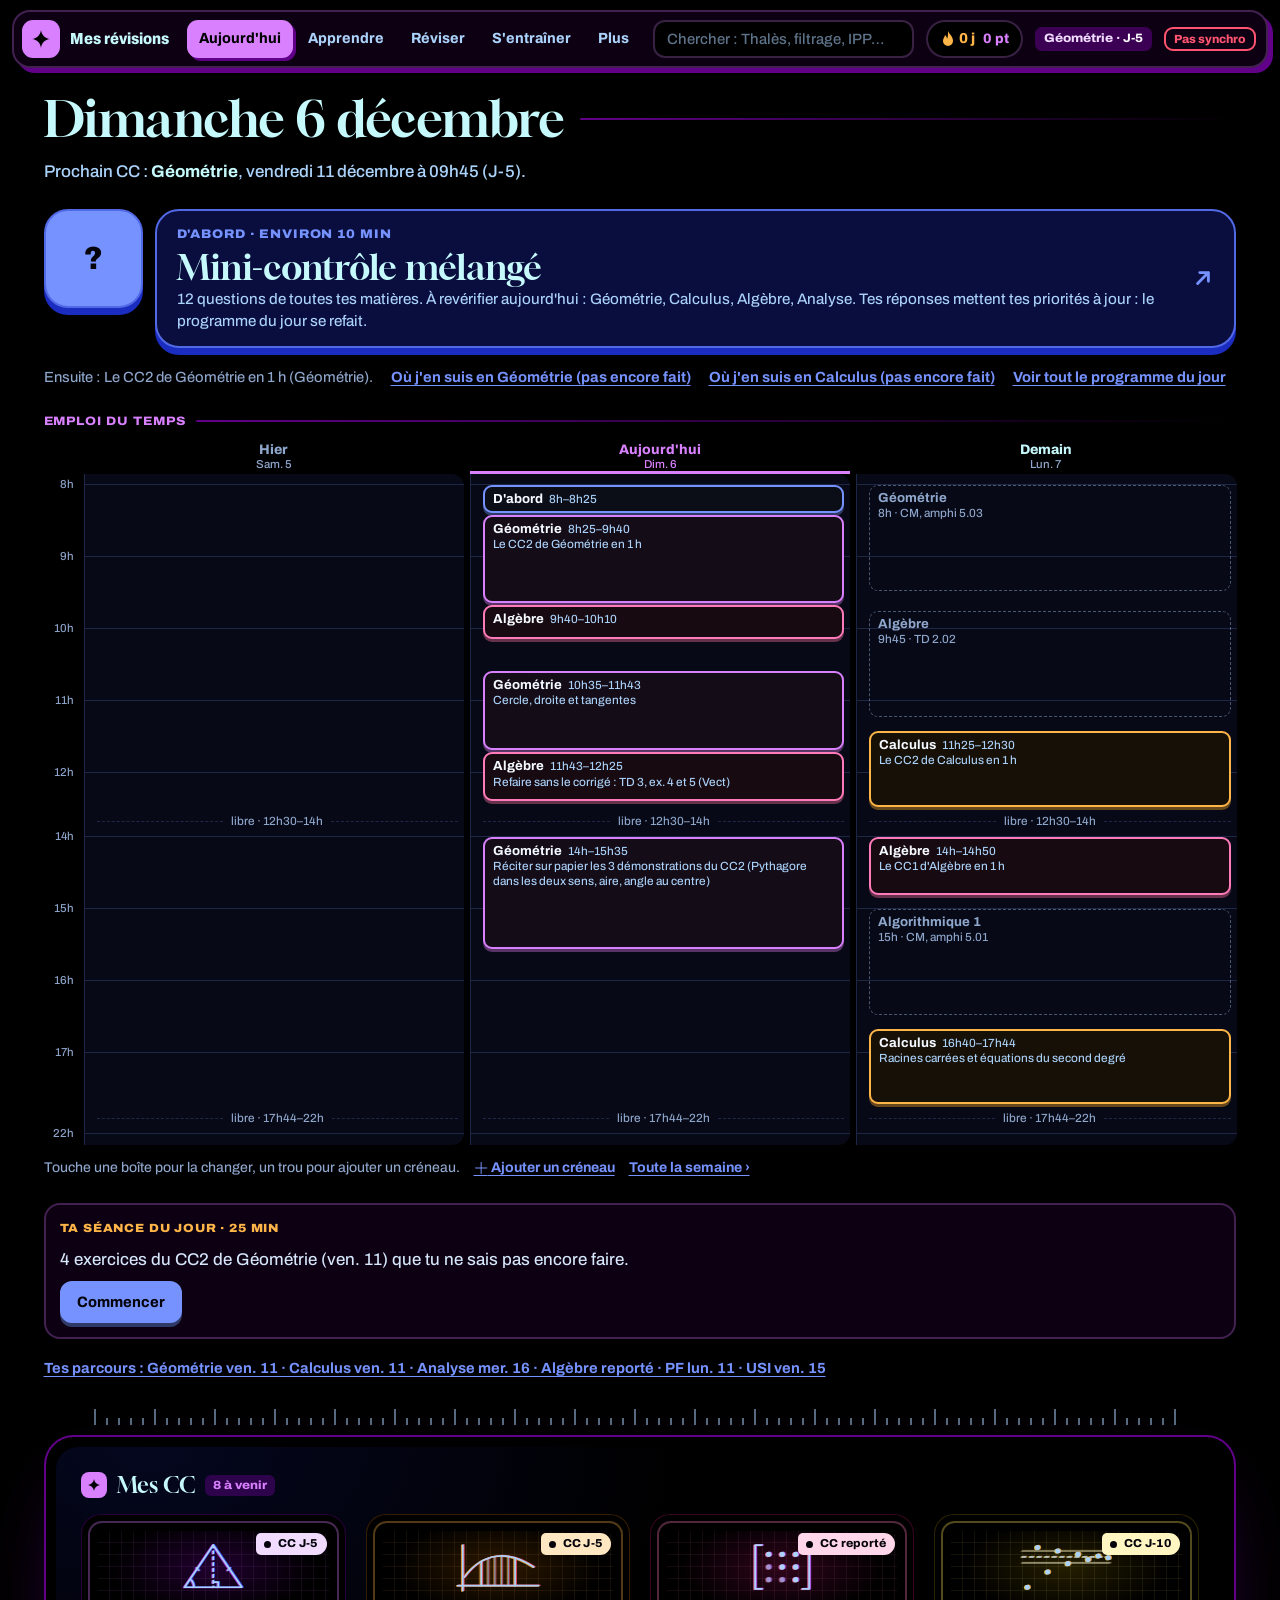
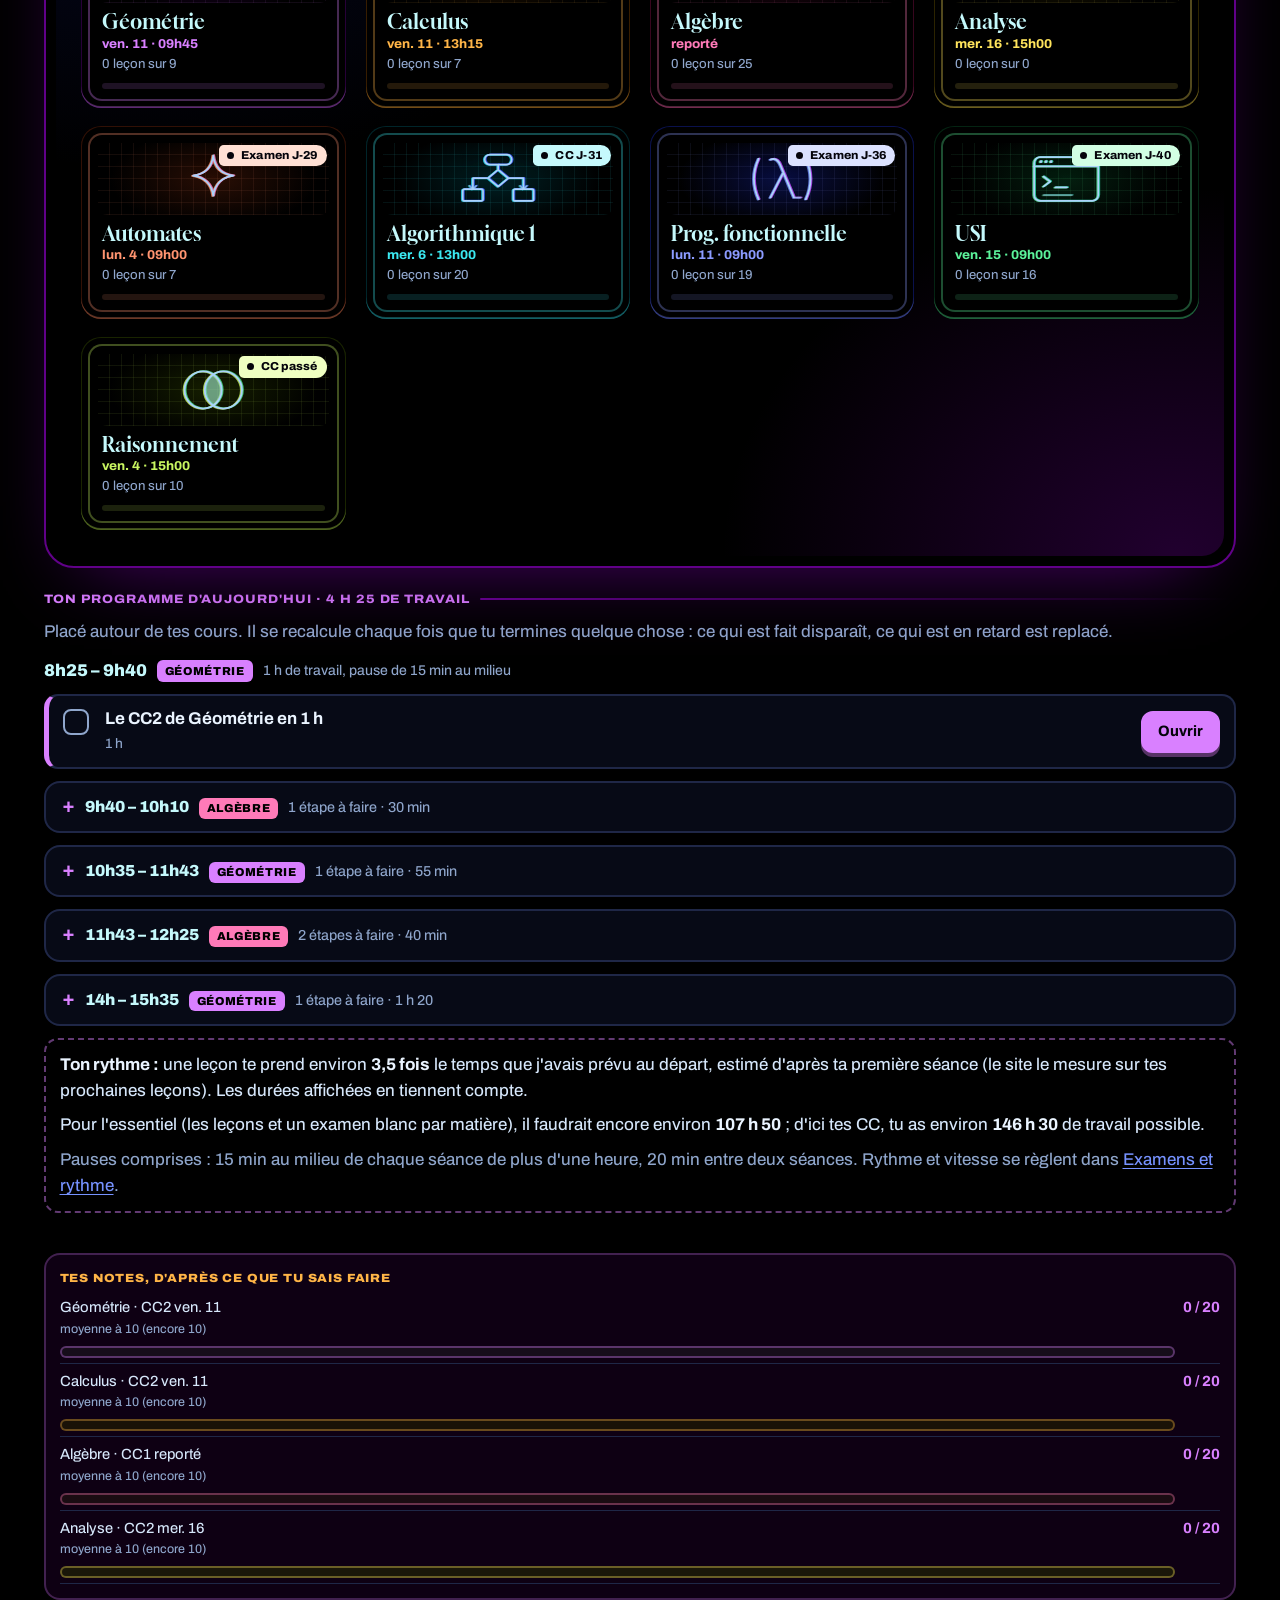
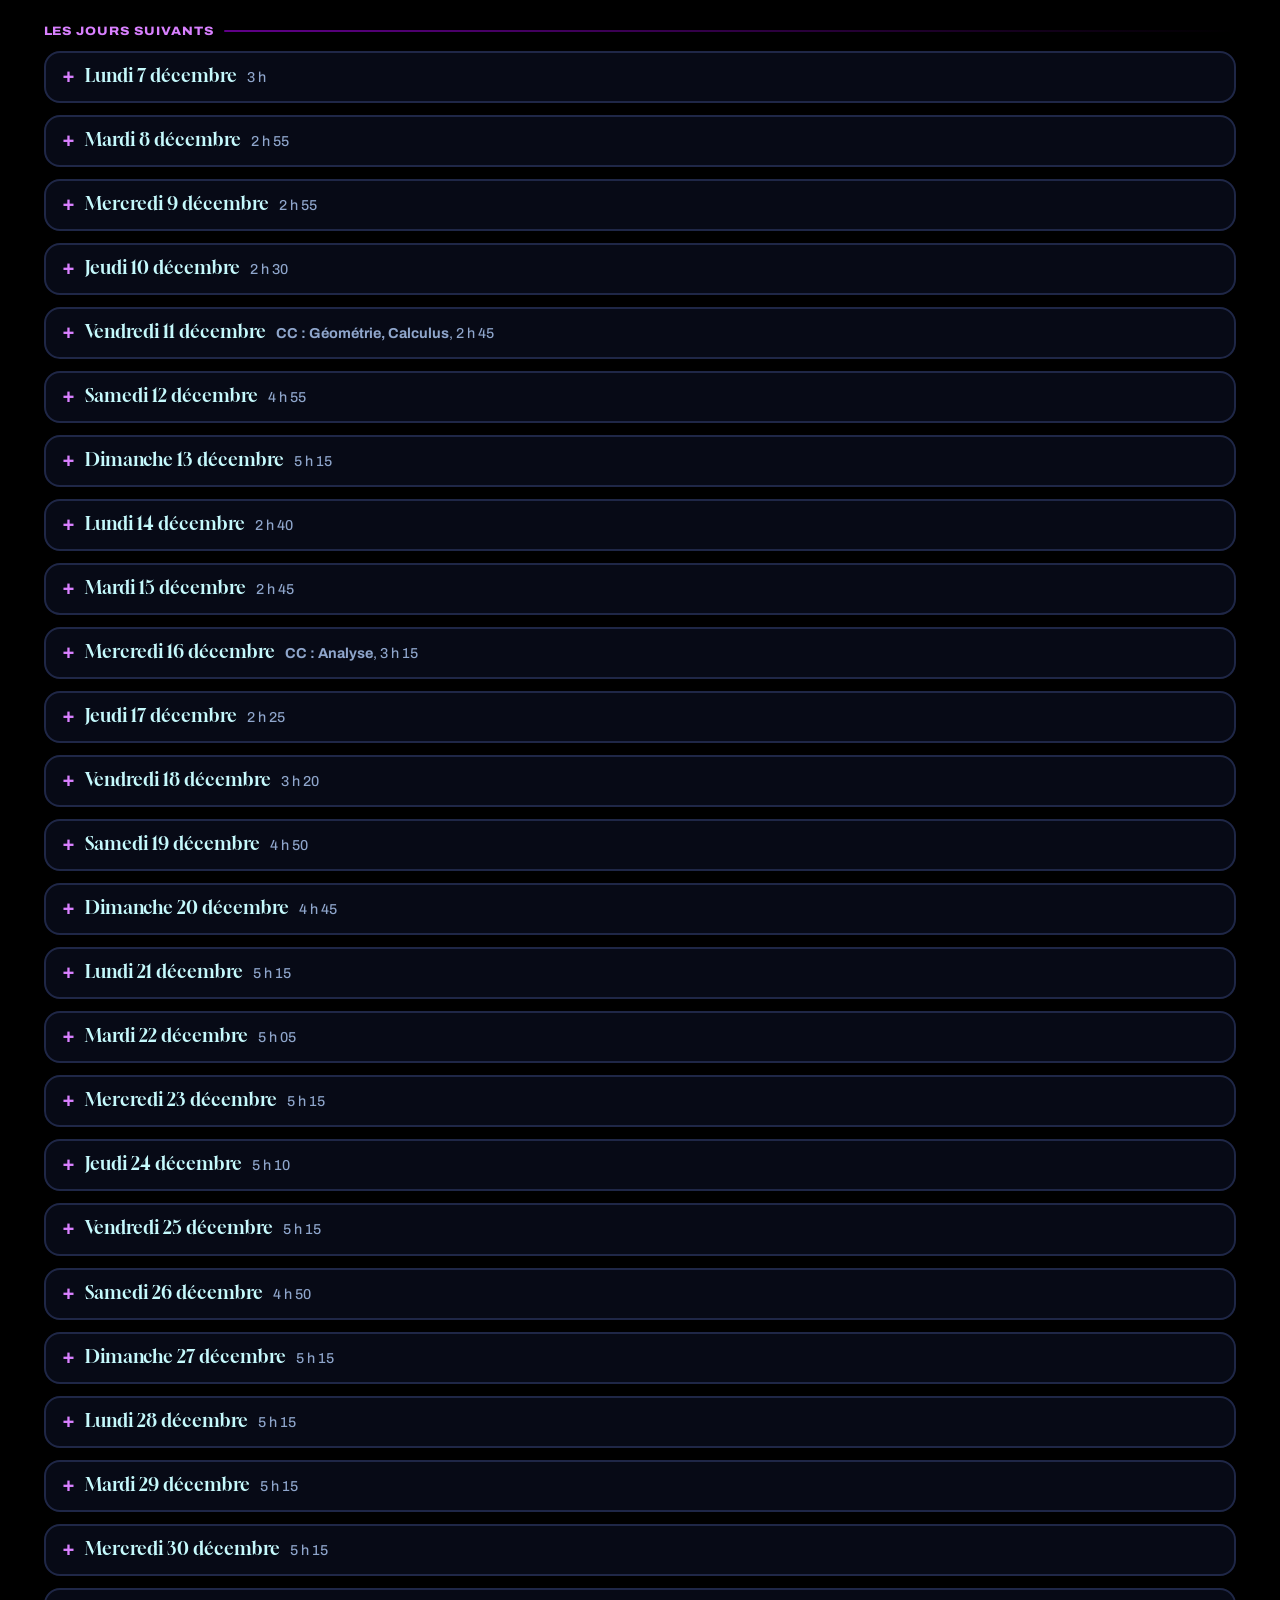
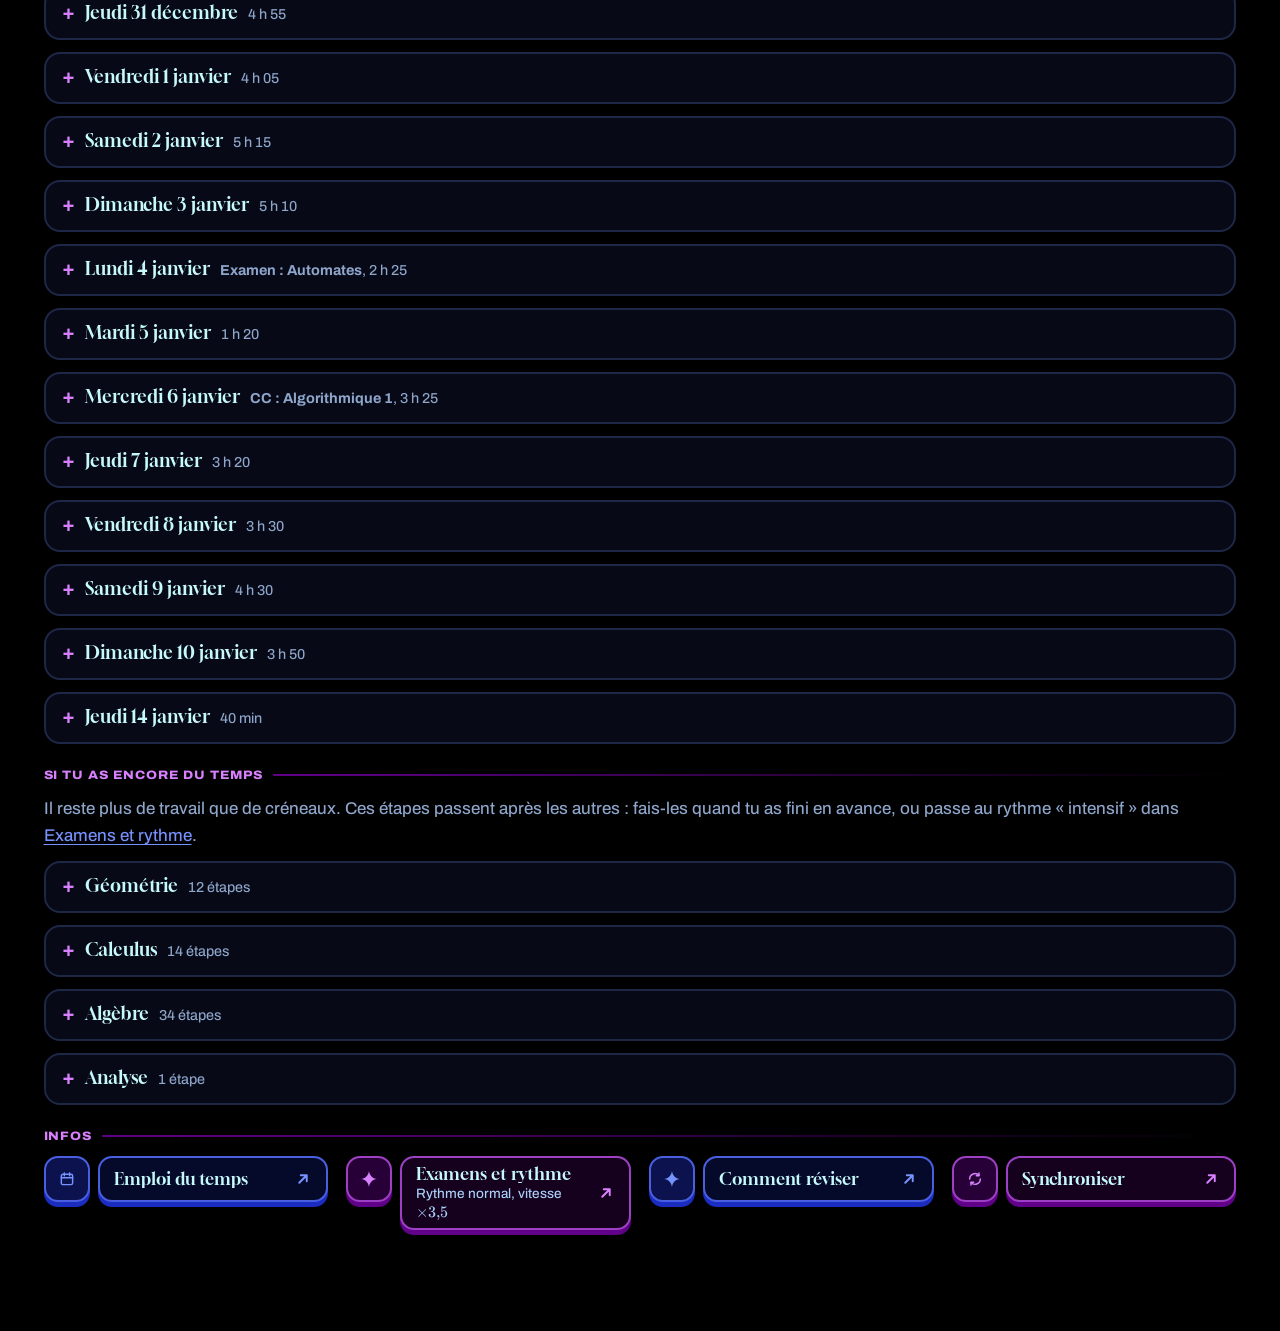
==== commit 4d57b24a: "Ta réponse CR2a : les 32 exercices nouveaux type CC2 sont dans ton planning. Une étape par matière (" ====
--- a/index.html
+++ b/index.html
@@ -89,6 +89,7 @@
 <script src="r/matiere-rai.9d0ac2a7cc.js"></script>
 <script src="r/matiere-usi.5abf3bb5ec.js"></script>
 <script src="r/matiere-aut.5c1f831cee.js"></script>
+<script src="r/exos-cc2-api.436ee56172.js"></script>
 <script src="r/lecons-geo.f0650be2ec.js"></script>
 <script src="r/lecons-algo.98a98c0622.js"></script>
 <script src="r/lecons-pf.0e53878626.js"></script>
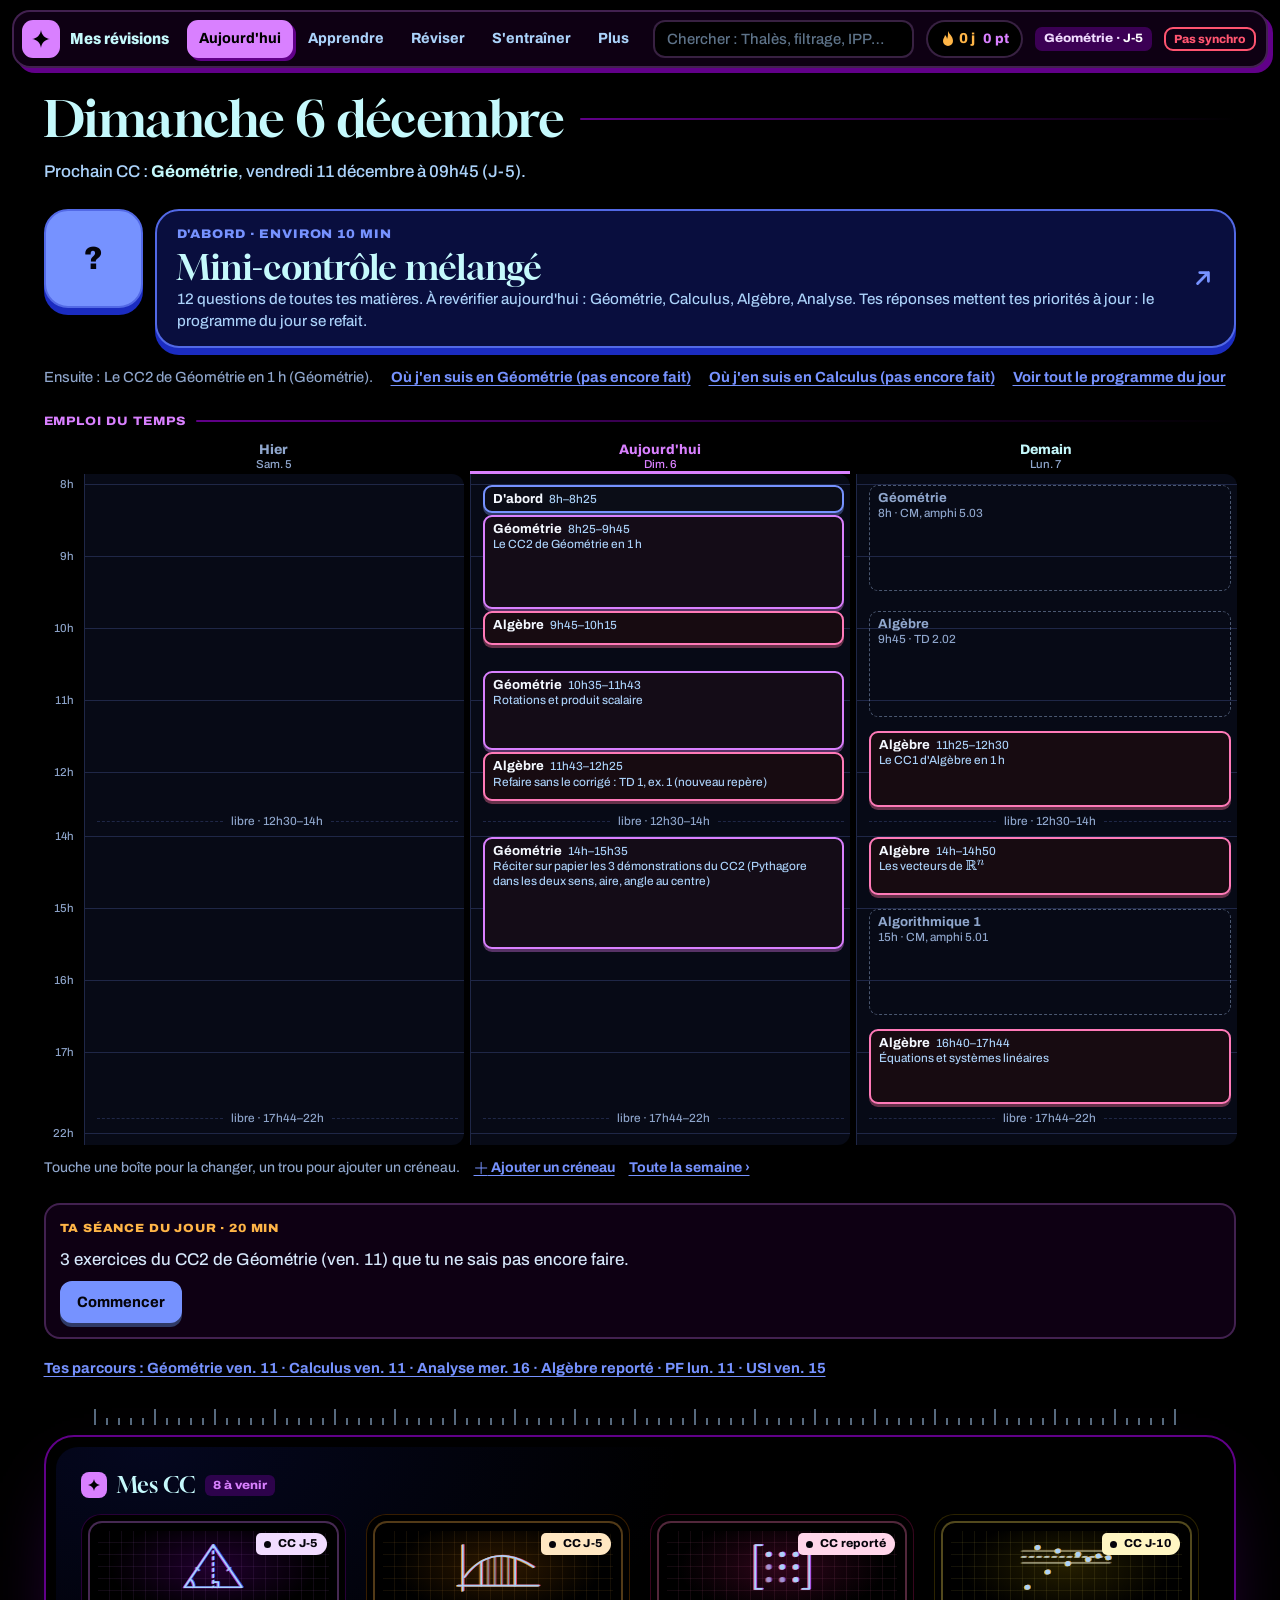
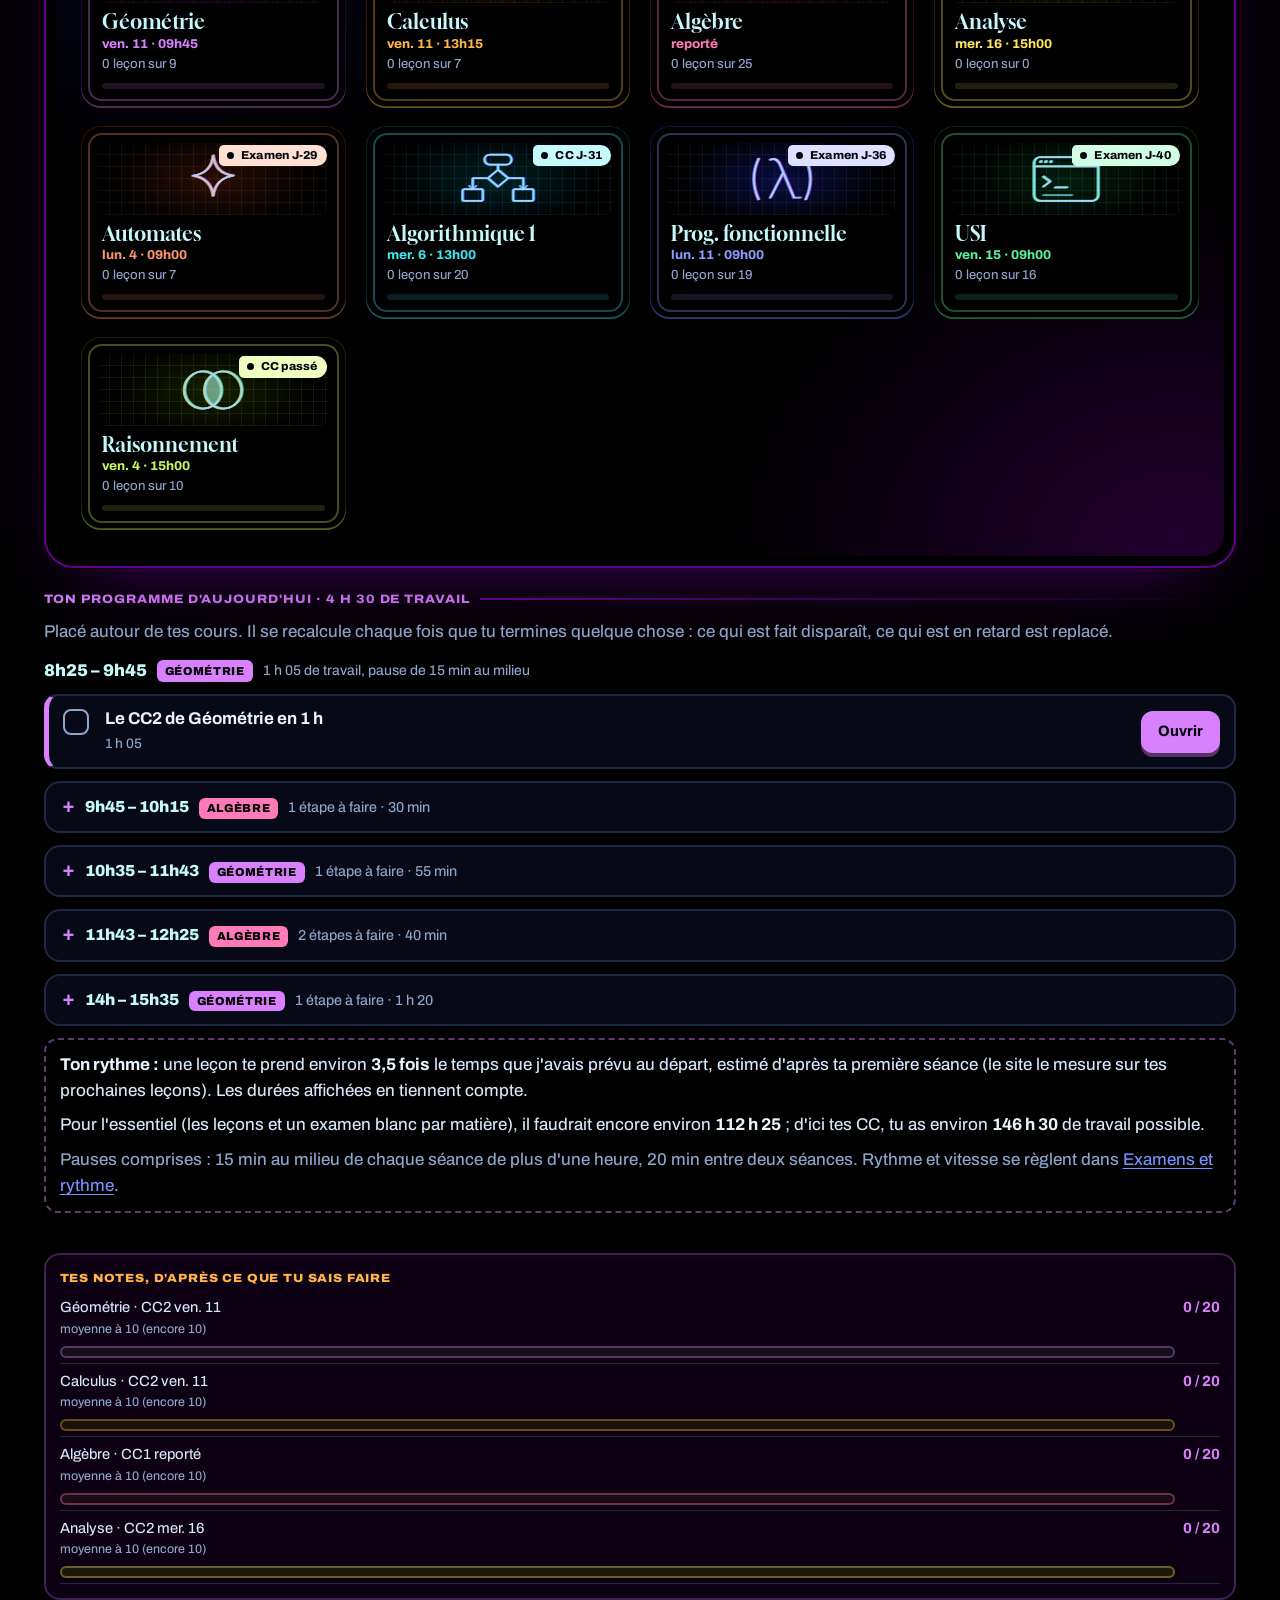
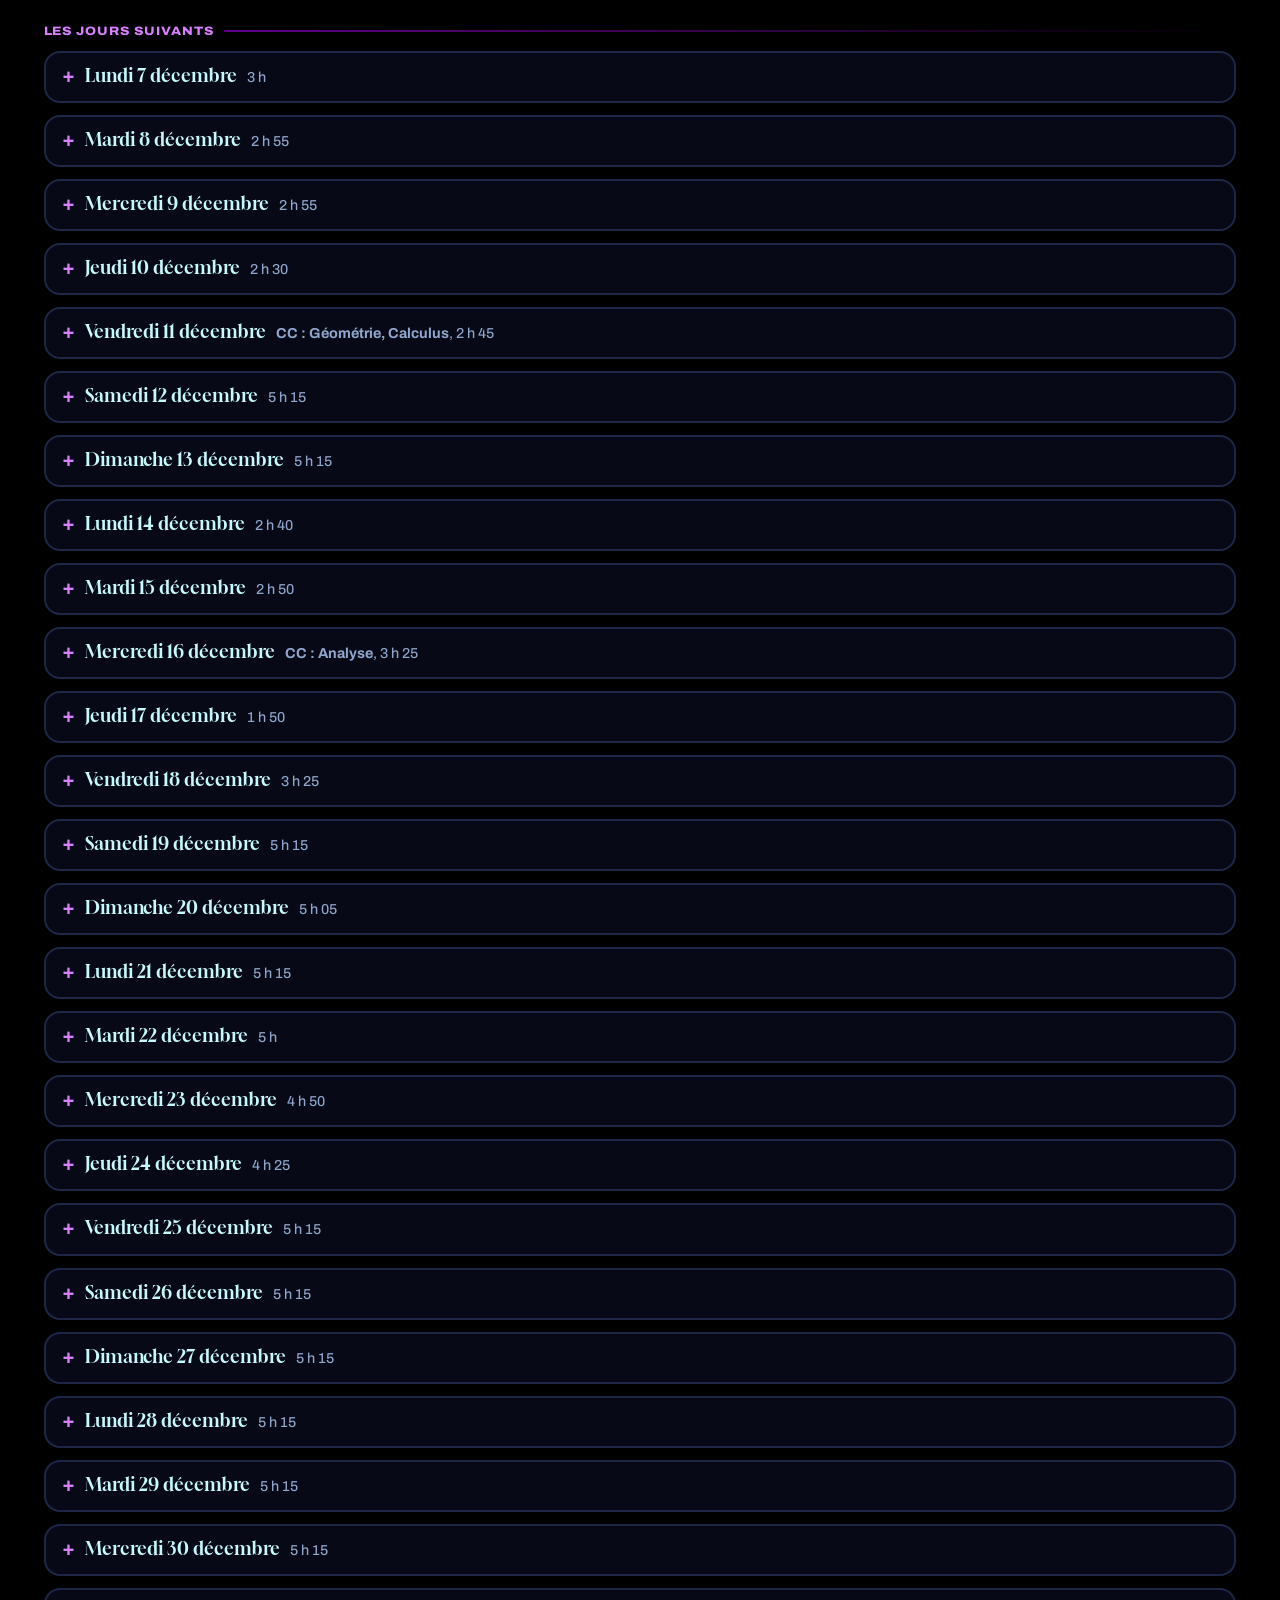
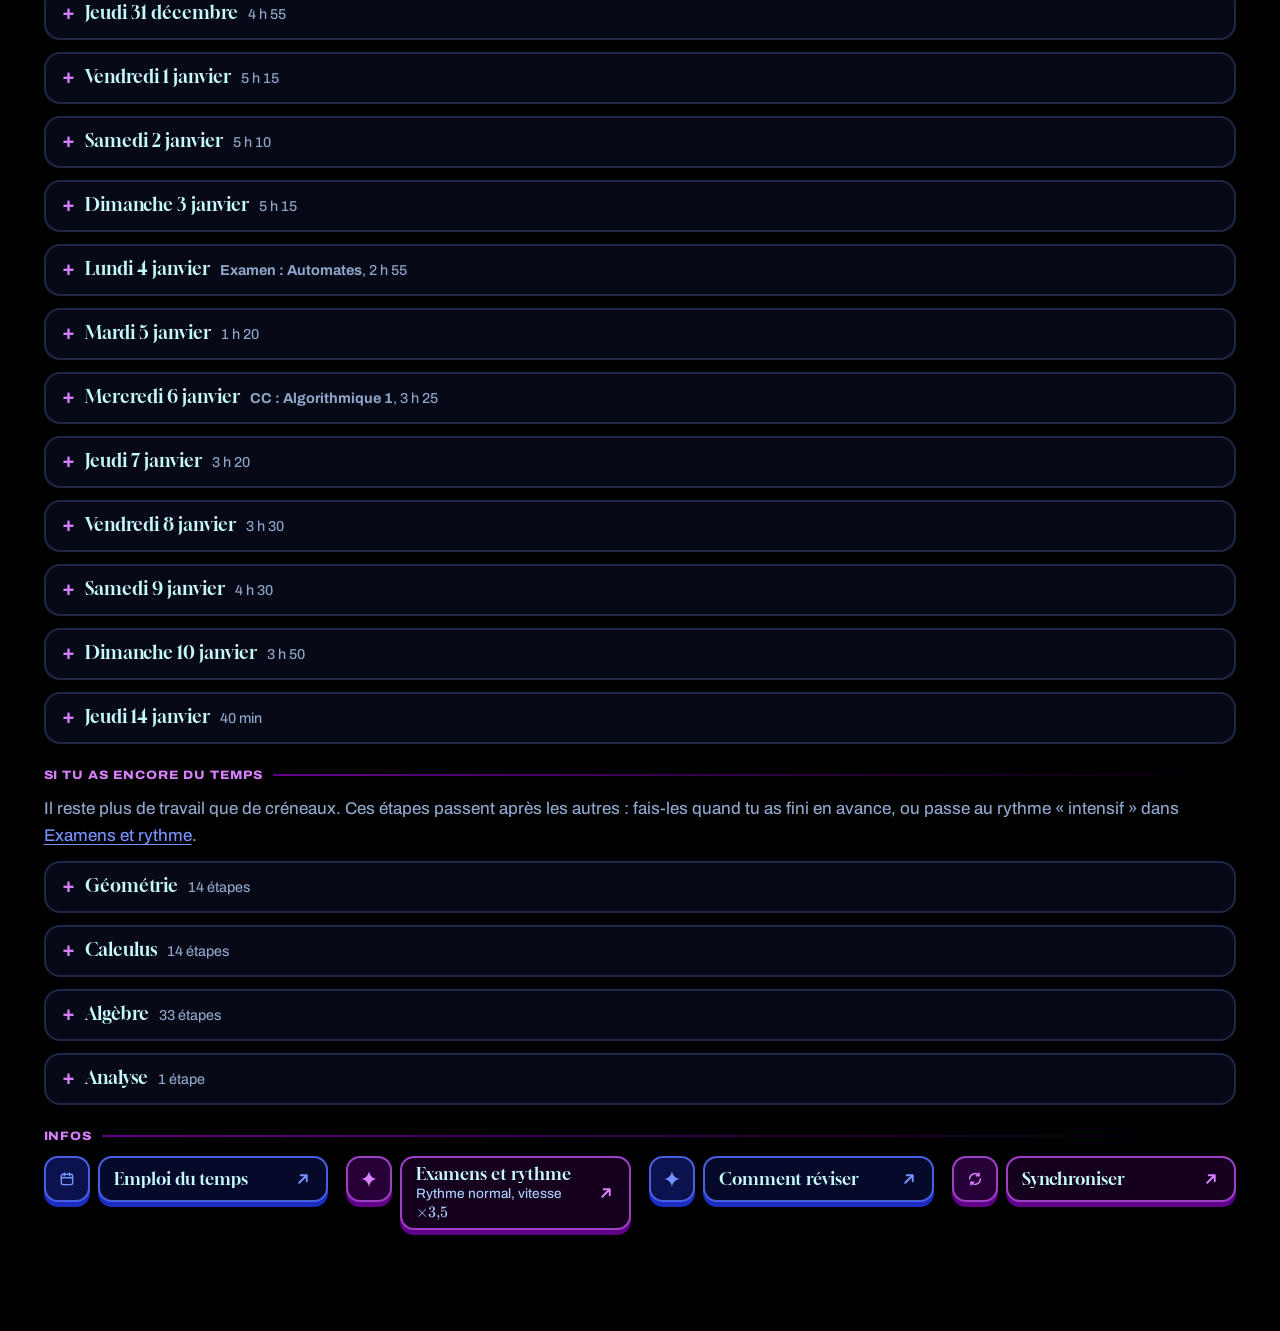
==== commit c0455d38: "Tes réponses CR1a et CR3a : les parcours « le CC2 en 1 h » de Géométrie, Calculus, Analyse et Algèbr" ====
--- a/index.html
+++ b/index.html
@@ -117,12 +117,13 @@
 <script src="r/express-ana.3714cbcde0.js"></script>
 <script src="r/express-algo.3bf3e65fc4.js"></script>
 <script src="r/express-rai.ab9e3c577d.js"></script>
-<script src="r/express-geo.cf08429c44.js"></script>
+<script src="r/express-geo.b19fdee724.js"></script>
 <script src="r/express-calc.242d696979.js"></script>
 <script src="r/express-pf.99c6bf68c7.js"></script>
 <script src="r/express-usi.531ae9b488.js"></script>
 <script src="r/express-lin.945a21c623.js"></script>
 <script src="r/express-aut.c7404666e4.js"></script>
+<script src="r/express-cc2-api.2b8be61cd3.js"></script>
 <script src="r/express.7842668179.js"></script>
 <script src="r/app.b45bb7183d.js"></script>
 </body>
